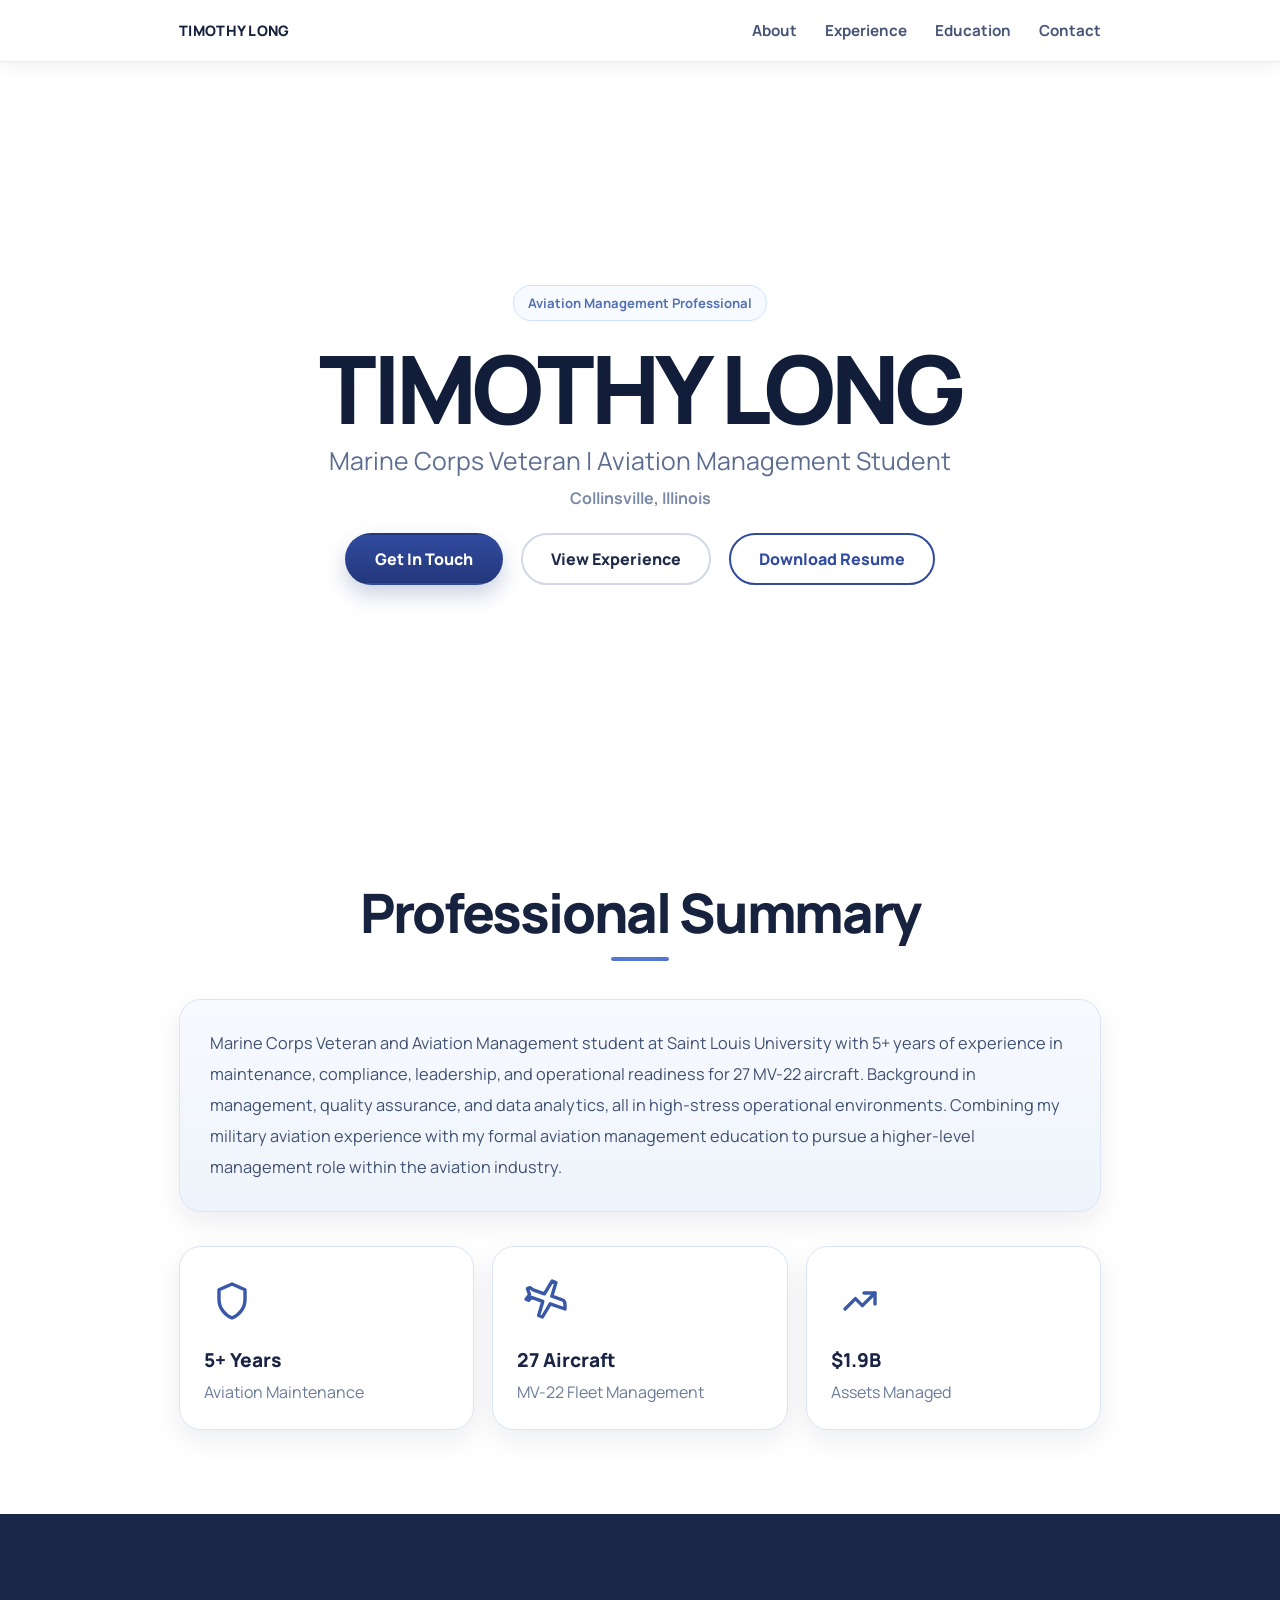
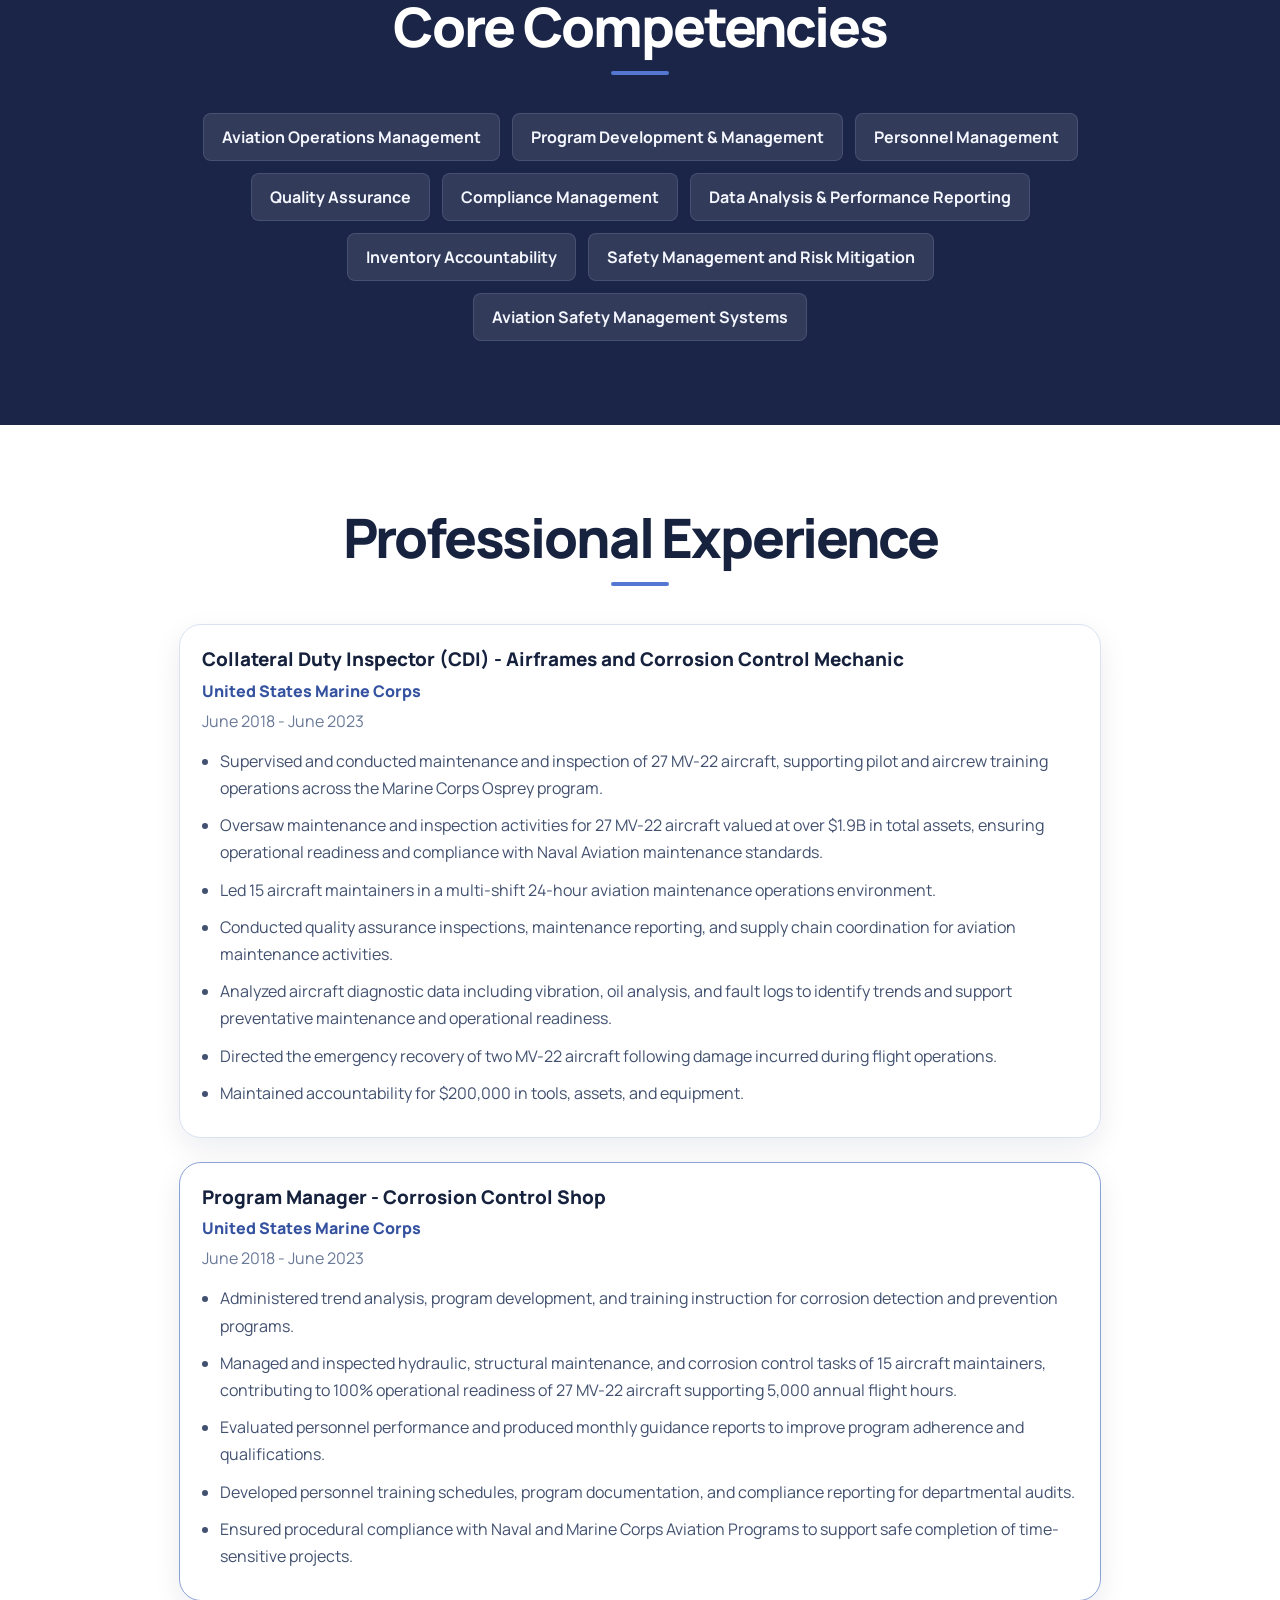
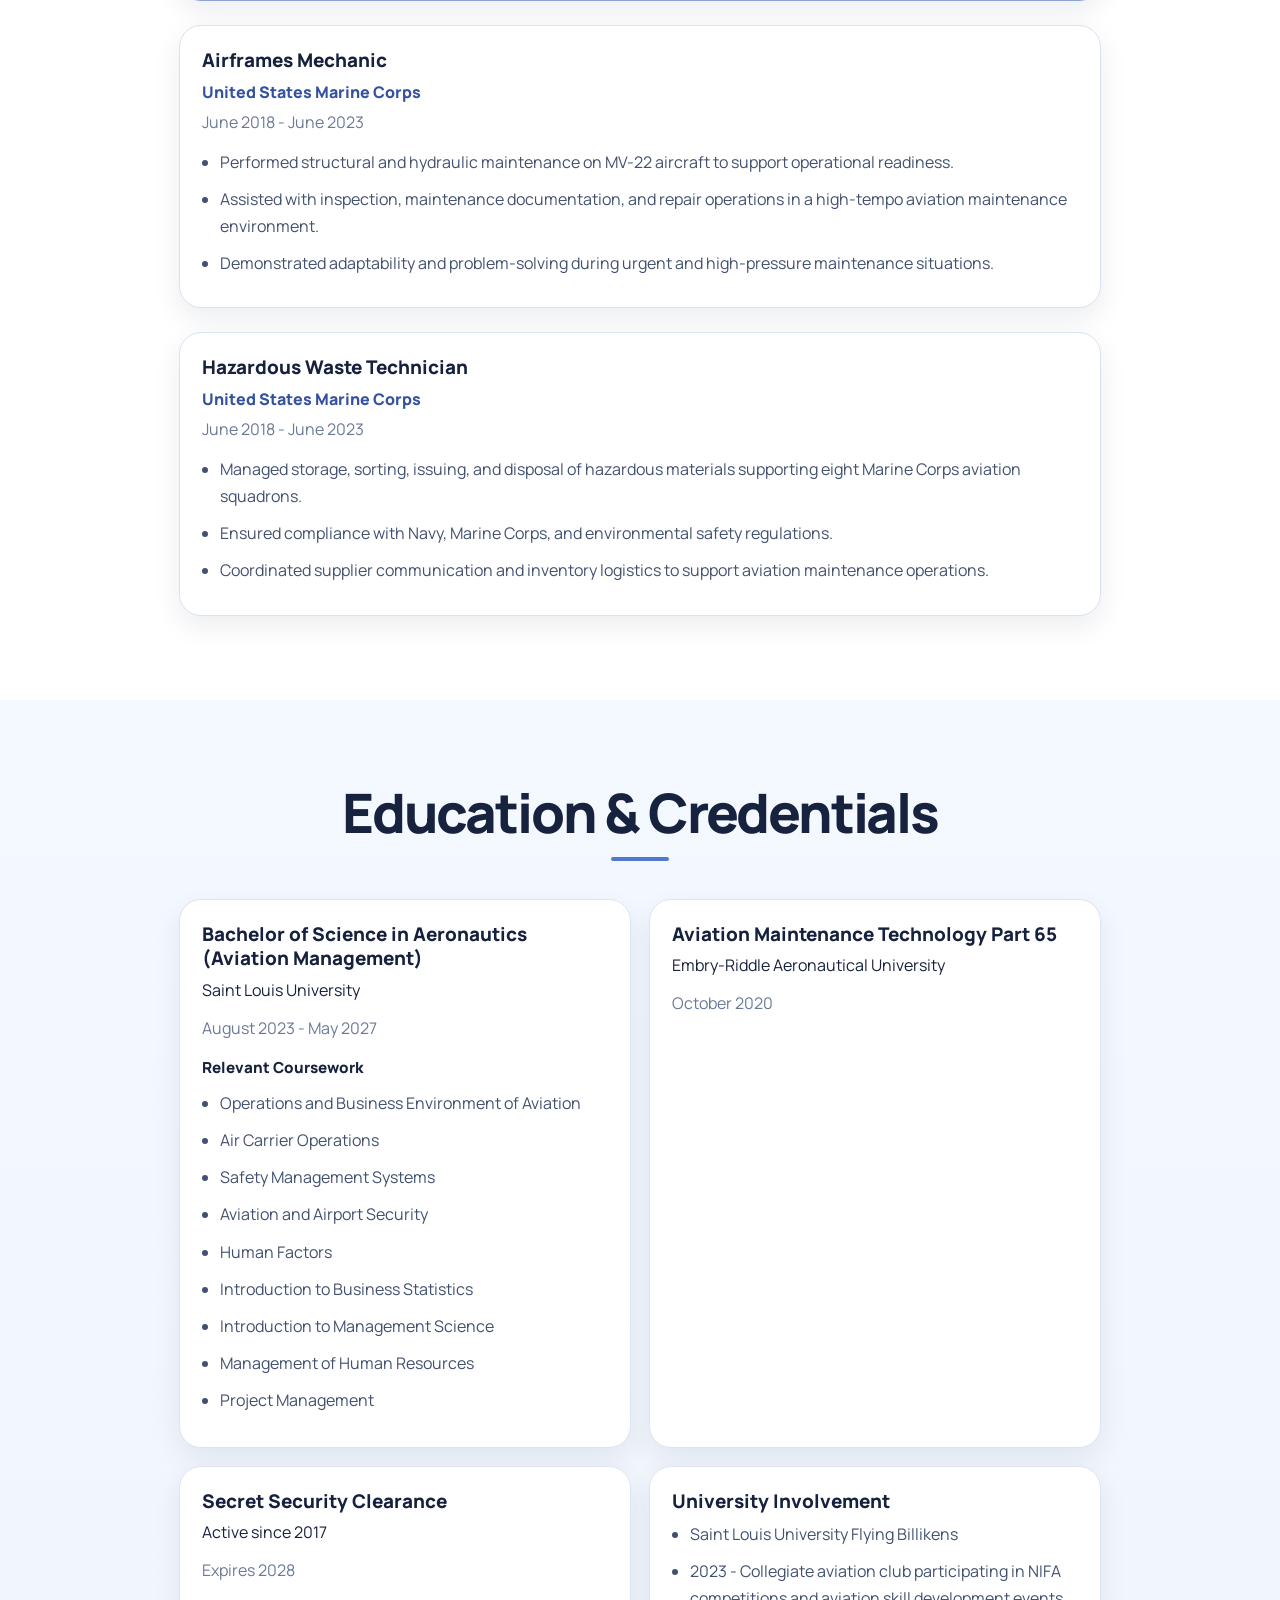
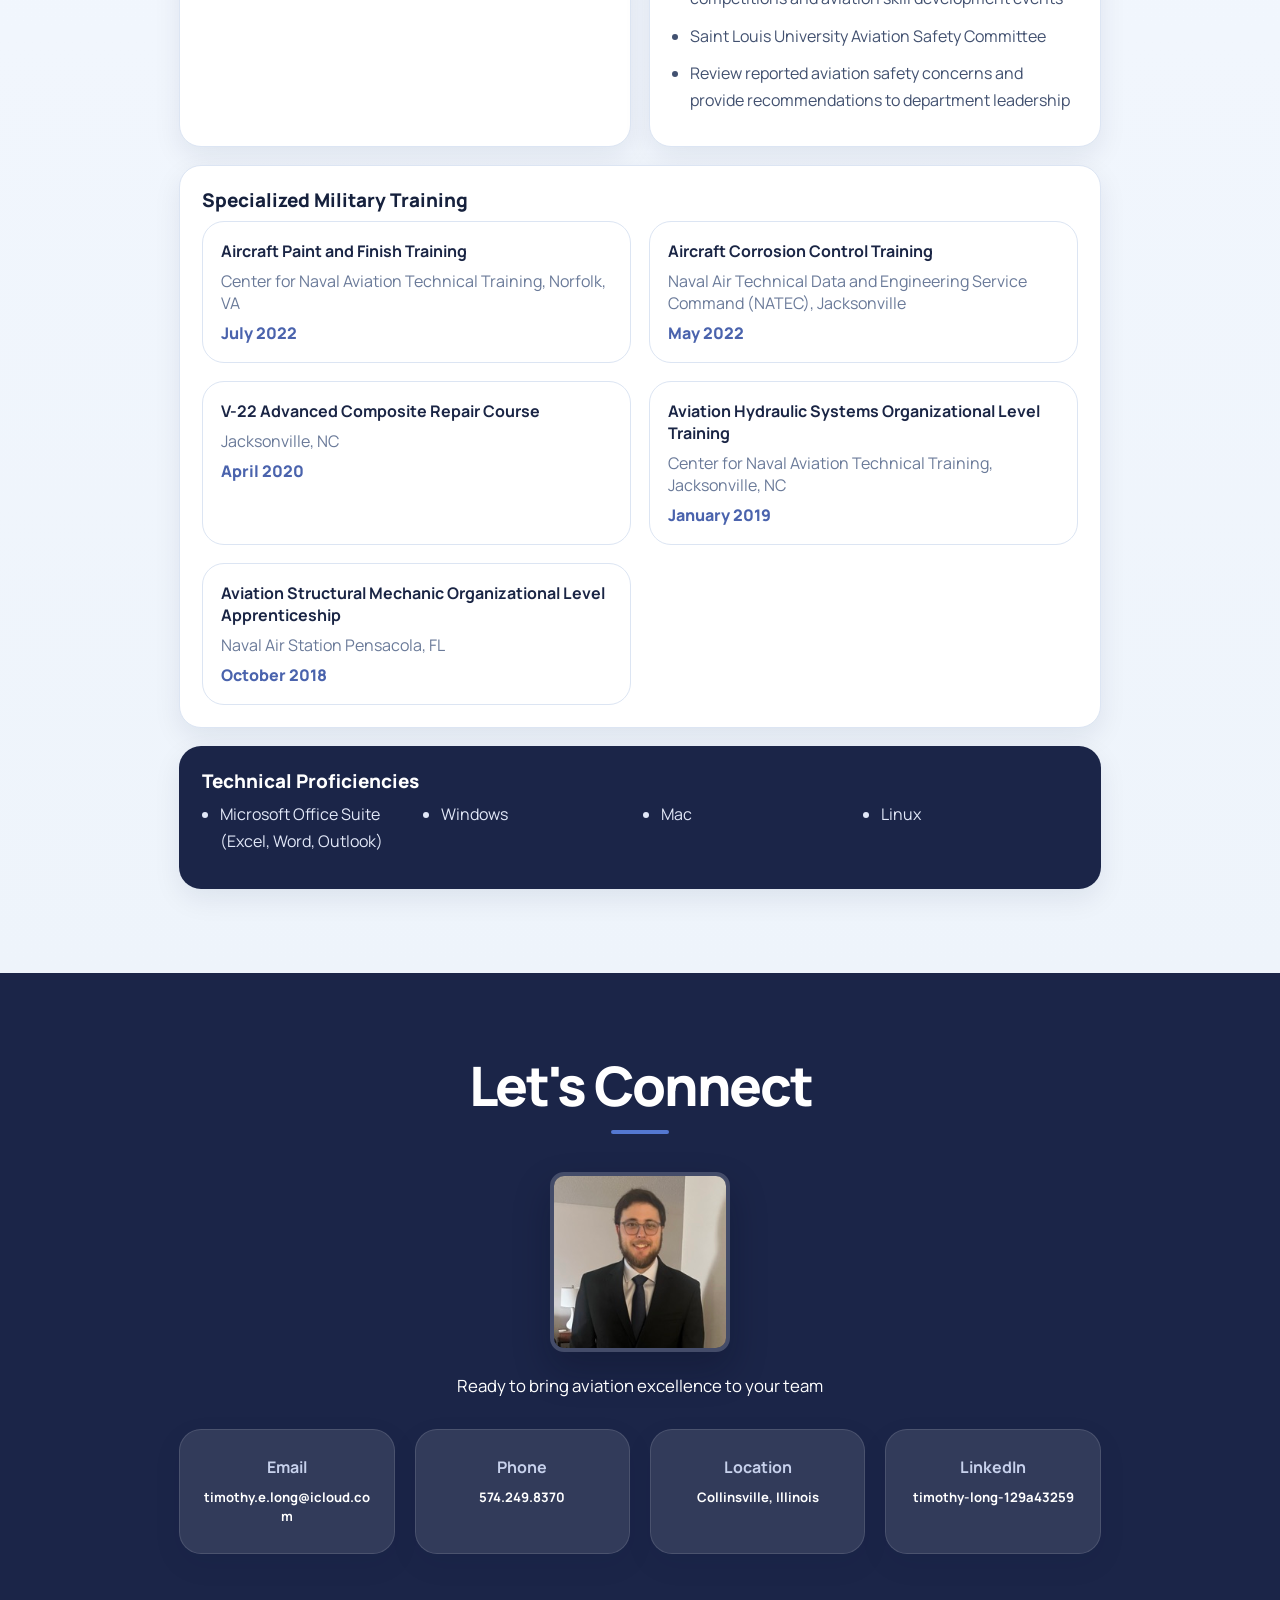
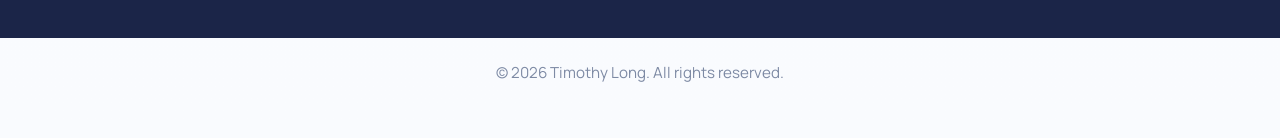
==== index.html @ a25239a1 "Initial commit" ====
<!DOCTYPE html>
<html lang="en">
<head>
  <meta charset="UTF-8">
  <meta name="viewport" content="width=device-width, initial-scale=1.0">
  <title>Timothy Long | Aviation Management Professional</title>
  <meta
    name="description"
    content="Portfolio and resume website for Timothy Long, Marine Corps veteran and Aviation Management student."
  >
  <link rel="preconnect" href="https://fonts.googleapis.com">
  <link rel="preconnect" href="https://fonts.gstatic.com" crossorigin>
  <link
    href="https://fonts.googleapis.com/css2?family=Manrope:wght@400;500;700;800&family=Instrument+Serif:ital@0;1&display=swap"
    rel="stylesheet"
  >
  <link rel="stylesheet" href="./styles.css">
  <link rel="icon" href="data:image/svg+xml,<svg xmlns='http://www.w3.org/2000/svg' viewBox='0 0 100 100'><text y='80' font-size='70' font-family='sans-serif' font-weight='900' fill='%23172243'>TL</text></svg>">
  <meta property="og:title" content="Timothy Long | Aviation Management Professional">
  <meta property="og:description" content="Marine Corps Veteran and Aviation Management student with 5+ years of MV-22 fleet experience.">
  <meta property="og:image" content="./profile.jpg">
  <meta name="twitter:card" content="summary_large_image">
</head>
<body>
  <div class="page-shell">
    <header class="site-header">
      <a class="brand" href="#top">TIMOTHY LONG</a>
      <nav class="site-nav">
        <a href="#about">About</a>
        <a href="#experience">Experience</a>
        <a href="#education">Education</a>
        <a href="#contact">Contact</a>
      </nav>
    </header>

    <main id="top">
      <section class="hero">
        <div class="hero-copy reveal">
          <p class="hero-badge">Aviation Management Professional</p>
          <h1>TIMOTHY LONG</h1>
          <p class="hero-subtitle">Marine Corps Veteran | Aviation Management Student</p>
          <p class="hero-location">Collinsville, Illinois</p>
          <div class="hero-actions">
            <a class="button button-primary" href="#contact">Get In Touch</a>
            <a class="button button-secondary" href="#experience">View Experience</a>
            <a class="button button-outline" href="./Long_Timothy.pdf" download>Download Resume</a>
          </div>
        </div>
      </section>

      <section class="section section-light reveal" id="about">
        <div class="section-heading section-heading-center">
          <h2>Professional Summary</h2>
          <div class="section-rule"></div>
        </div>
        <div class="summary-card">
          <p>
            Marine Corps Veteran and Aviation Management student at Saint Louis University
            with 5+ years of experience in maintenance, compliance, leadership, and
            operational readiness for 27 MV-22 aircraft. Background in management, quality
            assurance, and data analytics, all in high-stress operational environments.
            Combining my military aviation experience with my formal aviation management
            education to pursue a higher-level management role within the aviation industry.
          </p>
        </div>
        <div class="stats">
          <article class="stat-card">
            <span class="stat-icon" aria-hidden="true">
              <svg viewBox="0 0 24 24" role="img">
                <path d="M12 3.5L18.5 6.4V11.2C18.5 15.4 15.7 19.1 12 20.5C8.3 19.1 5.5 15.4 5.5 11.2V6.4L12 3.5Z"></path>
              </svg>
            </span>
            <span class="stat-value">5+ Years</span>
            <span class="stat-label">Aviation Maintenance</span>
          </article>
          <article class="stat-card">
            <span class="stat-icon" aria-hidden="true">
              <svg viewBox="0 0 24 24" role="img">
                <path d="M22 16L14.6 13.4L10.7 20L8.8 19.2L10.9 12.2L5.2 10.2L3.8 11.6L2.5 11.1L4.3 8.8L3.2 5.8L4.5 5.3L6.1 6.4L11.7 8.4L15.6 2L17.5 2.8L15.4 9.6L20.8 11.5C21.6 11.8 22 12.7 22 13.7V16Z"></path>
              </svg>
            </span>
            <span class="stat-value">27 Aircraft</span>
            <span class="stat-label">MV-22 Fleet Management</span>
          </article>
          <article class="stat-card">
            <span class="stat-icon" aria-hidden="true">
              <svg viewBox="0 0 24 24" role="img">
                <path d="M5 16L10.2 10.8L13.7 14.3L20 8"></path>
                <path d="M14.5 8H20V13.5"></path>
              </svg>
            </span>
            <span class="stat-value">$1.9B</span>
            <span class="stat-label">Assets Managed</span>
          </article>
        </div>
      </section>

      <section class="section section-dark reveal">
        <div class="section-heading section-heading-center">
          <h2>Core Competencies</h2>
          <div class="section-rule"></div>
        </div>
        <div class="pill-grid">
          <span class="pill">Aviation Operations Management</span>
          <span class="pill">Program Development &amp; Management</span>
          <span class="pill">Personnel Management</span>
          <span class="pill">Quality Assurance</span>
          <span class="pill">Compliance Management</span>
          <span class="pill">Data Analysis &amp; Performance Reporting</span>
          <span class="pill">Inventory Accountability</span>
          <span class="pill">Safety Management and Risk Mitigation</span>
          <span class="pill">Aviation Safety Management Systems</span>
        </div>
      </section>

      <section class="section section-light reveal" id="experience">
        <div class="section-heading section-heading-center">
          <h2>Professional Experience</h2>
          <div class="section-rule"></div>
        </div>
        <div class="timeline">
          <article class="timeline-item">
            <div class="timeline-meta">
              <h3>Collateral Duty Inspector (CDI) - Airframes and Corrosion Control Mechanic</h3>
              <p>United States Marine Corps</p>
              <span>June 2018 - June 2023</span>
            </div>
            <ul class="detail-list">
              <li>Supervised and conducted maintenance and inspection of 27 MV-22 aircraft, supporting pilot and aircrew training operations across the Marine Corps Osprey program.</li>
              <li>Oversaw maintenance and inspection activities for 27 MV-22 aircraft valued at over $1.9B in total assets, ensuring operational readiness and compliance with Naval Aviation maintenance standards.</li>
              <li>Led 15 aircraft maintainers in a multi-shift 24-hour aviation maintenance operations environment.</li>
              <li>Conducted quality assurance inspections, maintenance reporting, and supply chain coordination for aviation maintenance activities.</li>
              <li>Analyzed aircraft diagnostic data including vibration, oil analysis, and fault logs to identify trends and support preventative maintenance and operational readiness.</li>
              <li>Directed the emergency recovery of two MV-22 aircraft following damage incurred during flight operations.</li>
              <li>Maintained accountability for $200,000 in tools, assets, and equipment.</li>
            </ul>
          </article>

          <article class="timeline-item">
            <div class="timeline-meta">
              <h3>Program Manager - Corrosion Control Shop</h3>
              <p>United States Marine Corps</p>
              <span>June 2018 - June 2023</span>
            </div>
            <ul class="detail-list">
              <li>Administered trend analysis, program development, and training instruction for corrosion detection and prevention programs.</li>
              <li>Managed and inspected hydraulic, structural maintenance, and corrosion control tasks of 15 aircraft maintainers, contributing to 100% operational readiness of 27 MV-22 aircraft supporting 5,000 annual flight hours.</li>
              <li>Evaluated personnel performance and produced monthly guidance reports to improve program adherence and qualifications.</li>
              <li>Developed personnel training schedules, program documentation, and compliance reporting for departmental audits.</li>
              <li>Ensured procedural compliance with Naval and Marine Corps Aviation Programs to support safe completion of time-sensitive projects.</li>
            </ul>
          </article>

          <article class="timeline-item">
            <div class="timeline-meta">
              <h3>Airframes Mechanic</h3>
              <p>United States Marine Corps</p>
              <span>June 2018 - June 2023</span>
            </div>
            <ul class="detail-list">
              <li>Performed structural and hydraulic maintenance on MV-22 aircraft to support operational readiness.</li>
              <li>Assisted with inspection, maintenance documentation, and repair operations in a high-tempo aviation maintenance environment.</li>
              <li>Demonstrated adaptability and problem-solving during urgent and high-pressure maintenance situations.</li>
            </ul>
          </article>

          <article class="timeline-item">
            <div class="timeline-meta">
              <h3>Hazardous Waste Technician</h3>
              <p>United States Marine Corps</p>
              <span>June 2018 - June 2023</span>
            </div>
            <ul class="detail-list">
              <li>Managed storage, sorting, issuing, and disposal of hazardous materials supporting eight Marine Corps aviation squadrons.</li>
              <li>Ensured compliance with Navy, Marine Corps, and environmental safety regulations.</li>
              <li>Coordinated supplier communication and inventory logistics to support aviation maintenance operations.</li>
            </ul>
          </article>
        </div>
      </section>

      <section class="section section-light-blue reveal" id="education">
        <div class="section-heading section-heading-center">
          <h2>Education &amp; Credentials</h2>
          <div class="section-rule"></div>
        </div>

        <div class="info-grid">
          <article class="info-card">
            <h3>Bachelor of Science in Aeronautics (Aviation Management)</h3>
            <p>Saint Louis University</p>
            <span>August 2023 - May 2027</span>
            <h4>Relevant Coursework</h4>
            <ul class="compact-list">
              <li>Operations and Business Environment of Aviation</li>
              <li>Air Carrier Operations</li>
              <li>Safety Management Systems</li>
              <li>Aviation and Airport Security</li>
              <li>Human Factors</li>
              <li>Introduction to Business Statistics</li>
              <li>Introduction to Management Science</li>
              <li>Management of Human Resources</li>
              <li>Project Management</li>
            </ul>
          </article>

          <article class="info-card">
            <h3>Aviation Maintenance Technology Part 65</h3>
            <p>Embry-Riddle Aeronautical University</p>
            <span>October 2020</span>
          </article>

          <article class="info-card">
            <h3>Secret Security Clearance</h3>
            <p>Active since 2017</p>
            <span>Expires 2028</span>
          </article>

          <article class="info-card">
            <h3>University Involvement</h3>
            <ul class="compact-list">
              <li>Saint Louis University Flying Billikens</li>
              <li>2023 - Collegiate aviation club participating in NIFA competitions and aviation skill development events</li>
              <li>Saint Louis University Aviation Safety Committee</li>
              <li>Review reported aviation safety concerns and provide recommendations to department leadership</li>
            </ul>
          </article>

          <article class="info-card info-card-wide">
            <h3>Specialized Military Training</h3>
            <div class="training-grid">
              <div class="training-card">
                <strong>Aircraft Paint and Finish Training</strong>
                <span>Center for Naval Aviation Technical Training, Norfolk, VA</span>
                <em>July 2022</em>
              </div>
              <div class="training-card">
                <strong>Aircraft Corrosion Control Training</strong>
                <span>Naval Air Technical Data and Engineering Service Command (NATEC), Jacksonville</span>
                <em>May 2022</em>
              </div>
              <div class="training-card">
                <strong>V-22 Advanced Composite Repair Course</strong>
                <span>Jacksonville, NC</span>
                <em>April 2020</em>
              </div>
              <div class="training-card">
                <strong>Aviation Hydraulic Systems Organizational Level Training</strong>
                <span>Center for Naval Aviation Technical Training, Jacksonville, NC</span>
                <em>January 2019</em>
              </div>
              <div class="training-card">
                <strong>Aviation Structural Mechanic Organizational Level Apprenticeship</strong>
                <span>Naval Air Station Pensacola, FL</span>
                <em>October 2018</em>
              </div>
            </div>
          </article>

          <article class="info-card info-card-wide technical-card">
            <h3>Technical Proficiencies</h3>
            <ul class="compact-list technical-list">
              <li>Microsoft Office Suite (Excel, Word, Outlook)</li>
              <li>Windows</li>
              <li>Mac</li>
              <li>Linux</li>
            </ul>
          </article>
        </div>
      </section>

      <section class="section section-dark contact-wrap reveal" id="contact">
        <div>
          <div class="section-heading section-heading-center">
            <h2>Let's Connect</h2>
            <div class="section-rule"></div>
          </div>
          <div class="contact-photo-wrap">
            <div class="contact-photo-frame">
              <img class="contact-photo" src="./profile.jpg" alt="Portrait of Timothy Long">
            </div>
          </div>
          <p class="contact-intro">Ready to bring aviation excellence to your team</p>
        </div>
        <div class="contact-grid">
          <a class="contact-card" href="mailto:timothy.e.long@icloud.com">
            <span>Email</span>
            <strong>timothy.e.long@icloud.com</strong>
          </a>
          <a class="contact-card" href="tel:5742498370">
            <span>Phone</span>
            <strong>574.249.8370</strong>
          </a>
          <div class="contact-card">
            <span>Location</span>
            <strong>Collinsville, Illinois</strong>
          </div>
          <a class="contact-card" href="https://www.linkedin.com/in/timothy-long-129a43259/" target="_blank" rel="noopener noreferrer">
            <span>LinkedIn</span>
            <strong>timothy-long-129a43259</strong>
          </a>
        </div>
      </section>
    </main>

    <footer class="site-footer">
      <p>&copy; 2026 Timothy Long. All rights reserved.</p>
    </footer>
  </div>

  <script src="./script.js"></script>
</body>
</html>
---- styles.css ----
:root {
  --bg: #ffffff;
  --bg-soft: #f4f8ff;
  --bg-muted: #eef4fb;
  --navy: #172243;
  --navy-soft: #2d3f78;
  --text: #16213d;
  --muted: #61708f;
  --line: #dce5f3;
  --line-strong: #8da3d6;
  --pill: #323f66;
  --shadow: 0 10px 28px rgba(18, 31, 63, 0.08);
}

* {
  box-sizing: border-box;
}

html {
  scroll-behavior: smooth;
}

body {
  margin: 0;
  min-height: 100vh;
  font-family: "Manrope", sans-serif;
  color: var(--text);
  background: linear-gradient(180deg, #ffffff 0%, #f9fbfe 100%);
}

a {
  color: inherit;
}

.page-shell {
}

.site-header {
  position: sticky;
  top: 0;
  z-index: 20;
  display: flex;
  justify-content: space-between;
  align-items: center;
  gap: 16px;
  padding: 20px 14vw;
  background: rgba(255, 255, 255, 0.96);
  border-bottom: 1px solid rgba(220, 229, 243, 0.7);
  box-shadow: 0 2px 18px rgba(19, 31, 61, 0.08);
}

.brand,
.site-nav a,
.button,
.contact-card {
  text-decoration: none;
}

.brand {
  font-size: 0.9rem;
  font-weight: 800;
  letter-spacing: 0.02em;
}

.site-nav {
  display: flex;
  flex-wrap: wrap;
  gap: 28px;
}

.site-nav a {
  font-size: 0.95rem;
  font-weight: 700;
  color: #465577;
}

.site-nav a:hover,
.site-nav a:focus-visible {
  color: var(--navy);
}

main {
  overflow: hidden;
}

.hero,
.section {
  padding-left: 14vw;
  padding-right: 14vw;
}

.hero {
  min-height: 82vh;
  display: flex;
  align-items: center;
  justify-content: center;
  text-align: center;
  padding-top: 80px;
  padding-bottom: 72px;
}

.hero-copy {
  max-width: 900px;
}

.hero-badge {
  display: inline-flex;
  align-items: center;
  padding: 8px 14px;
  border: 1px solid #cfe0ff;
  border-radius: 999px;
  background: #f7fbff;
  color: #5470b4;
  font-size: 0.82rem;
  font-weight: 700;
  margin: 0 0 22px;
}

h1,
h2,
h3,
h4,
p {
  margin-top: 0;
}

h1 {
  margin-bottom: 12px;
  font-size: clamp(3.8rem, 9vw, 5.9rem);
  line-height: 0.95;
  letter-spacing: -0.05em;
  font-weight: 800;
  color: #121d39;
}

h2 {
  margin-bottom: 0;
  font-size: clamp(2.3rem, 5vw, 3.4rem);
  line-height: 1.05;
  letter-spacing: -0.04em;
  font-weight: 800;
  color: #17223f;
}

h3 {
  margin-bottom: 8px;
  font-size: 1.18rem;
  line-height: 1.3;
  font-weight: 800;
}

h4 {
  margin: 18px 0 12px;
  font-size: 0.95rem;
  font-weight: 800;
}

.hero-subtitle {
  margin-bottom: 10px;
  font-size: clamp(1.15rem, 2.2vw, 1.55rem);
  color: #5c6d8f;
}

.hero-location {
  margin-bottom: 24px;
  color: #7a89a7;
  font-weight: 700;
}

.hero-actions {
  display: flex;
  justify-content: center;
  align-items: center;
  flex-wrap: nowrap;
  gap: 18px;
}


.button {
  display: inline-flex;
  align-items: center;
  justify-content: center;
  min-height: 52px;
  padding: 0 28px;
  border-radius: 999px;
  border: 2px solid #d1d9e8;
  font-weight: 800;
  transition: transform 180ms ease, box-shadow 180ms ease, background-color 180ms ease;
}

.button:hover,
.button:focus-visible,
.contact-card:hover,
.contact-card:focus-visible {
  transform: translateY(-2px);
}

.button-primary {
  color: #ffffff;
  background: linear-gradient(180deg, #314b9f 0%, #23377b 100%);
  border-color: transparent;
  box-shadow: 0 10px 20px rgba(35, 55, 123, 0.22);
}

.button-secondary {
  color: #202b49;
  background: #ffffff;
}

.button-outline {
  color: #314b9f;
  background: transparent;
  border-color: #314b9f;
}
.button-outline:hover,
.button-outline:focus-visible {
  background: #f0f4ff;
}

.section {
  padding-top: 84px;
  padding-bottom: 84px;
}

.section-light {
  background: #ffffff;
}

.section-light-blue {
  background: linear-gradient(180deg, #f4f8ff 0%, #eef4fb 100%);
}

.section-dark {
  background: #1b2548;
  color: #ffffff;
}

.section-heading {
  margin-bottom: 38px;
}

.section-heading-center {
  text-align: center;
}

.section-dark h2,
.section-dark h3,
.section-dark h4,
.section-dark .contact-intro {
  color: #ffffff;
}

.section-rule {
  width: 58px;
  height: 4px;
  margin: 16px auto 0;
  border-radius: 999px;
  background: #5478d1;
}

.summary-card,
.stat-card,
.timeline-item,
.info-card,
.training-card,
.contact-card {
  background: #ffffff;
  border: 1px solid var(--line);
  border-radius: 22px;
  box-shadow: var(--shadow);
}

.summary-card {
  max-width: 940px;
  margin: 0 auto 34px;
  padding: 28px 30px;
  background: linear-gradient(180deg, #f7faff 0%, #eef4fb 100%);
}

.summary-card p {
  margin: 0;
  line-height: 1.9;
  color: #405172;
  font-size: 1.02rem;
}

.stats {
  display: grid;
  grid-template-columns: repeat(3, minmax(0, 1fr));
  gap: 18px;
  max-width: 940px;
  margin: 0 auto;
}

.stat-card {
  padding: 26px 24px;
}

.stat-icon {
  display: inline-flex;
  align-items: center;
  justify-content: center;
  width: 56px;
  height: 56px;
  margin-bottom: 18px;
  color: #3a58a8;
}

.stat-icon svg {
  width: 48px;
  height: 48px;
  stroke: currentColor;
  fill: none;
  stroke-width: 1.7;
  stroke-linecap: round;
  stroke-linejoin: round;
}

.stat-value {
  display: block;
  margin-bottom: 8px;
  font-size: 1.2rem;
  font-weight: 800;
  color: #1a2545;
}

.stat-label {
  color: #6b7b99;
}

.pill-grid {
  display: flex;
  justify-content: center;
  flex-wrap: wrap;
  gap: 12px;
  max-width: 940px;
  margin: 0 auto;
}

.pill {
  padding: 12px 18px;
  border: 1px solid rgba(177, 194, 231, 0.16);
  border-radius: 8px;
  background: rgba(255, 255, 255, 0.1);
  color: #f5f7ff;
  font-weight: 700;
}

.timeline {
  display: grid;
  gap: 24px;
  max-width: 940px;
  margin: 0 auto;
}

.timeline-item {
  padding: 22px 22px 20px;
  border-color: #d9e3f2;
}

.timeline-item:nth-child(2) {
  border-color: var(--line-strong);
}

.timeline-meta {
  margin-bottom: 16px;
}

.timeline-meta p {
  margin-bottom: 8px;
  color: #3552a0;
  font-weight: 800;
}

.timeline-meta span,
.info-card span,
.training-card span,
.training-card em {
  color: #6a7a99;
}

.detail-list,
.compact-list,
.technical-list {
  margin: 0;
  padding-left: 18px;
}

.detail-list li,
.compact-list li,
.technical-list li {
  margin-bottom: 10px;
  color: #425170;
  line-height: 1.7;
}

.info-grid {
  display: grid;
  grid-template-columns: repeat(2, minmax(0, 1fr));
  gap: 18px;
  max-width: 940px;
  margin: 0 auto;
}

.info-card {
  padding: 22px;
}

.info-card-wide {
  grid-column: 1 / -1;
}

.training-grid {
  display: grid;
  grid-template-columns: repeat(2, minmax(0, 1fr));
  gap: 18px;
  margin-top: 8px;
}

.training-card {
  padding: 18px;
  box-shadow: none;
}

.training-card strong,
.training-card span,
.training-card em {
  display: block;
}

.training-card strong {
  margin-bottom: 8px;
  color: #1a2545;
}

.training-card span {
  margin-bottom: 8px;
}

.training-card em {
  font-style: normal;
  font-weight: 800;
  color: #4a63ad;
}

.technical-card {
  background: #1b2548;
  border-color: transparent;
}

.technical-card h3,
.technical-card li {
  color: #ffffff;
}

.technical-card .technical-list {
  display: grid;
  grid-template-columns: repeat(4, minmax(0, 1fr));
  gap: 12px 24px;
  padding-left: 18px;
}

.technical-card .technical-list li {
  color: #e2e8f8;
}

.contact-wrap {
  margin-top: 0;
}

.contact-intro {
  margin: 0 auto 32px;
  text-align: center;
  color: #d7def5;
  font-size: 1.05rem;
}

.contact-photo-wrap {
  display: flex;
  justify-content: center;
  margin: 0 auto 22px;
}

.contact-photo-frame {
  width: 180px;
  height: 180px;
  flex-shrink: 0;
  border-radius: 14px;
  overflow: hidden;
  border: 4px solid rgba(255, 255, 255, 0.18);
  box-shadow: 0 18px 36px rgba(6, 12, 28, 0.28);
}

.contact-photo {
  width: 100%;
  height: 100%;
  display: block;
  object-fit: cover;
  object-position: 30% 6%;
  transform: scale(1.6);
  transform-origin: 30% 6%;
}

.contact-grid {
  display: grid;
  grid-template-columns: repeat(auto-fit, minmax(180px, 1fr));
  gap: 20px;
  max-width: 940px;
  margin: 0 auto;
}

.contact-card {
  padding: 26px 18px;
  text-align: center;
  background: rgba(255, 255, 255, 0.1);
  border-color: rgba(255, 255, 255, 0.12);
  color: #ffffff;
}

.contact-card span {
  display: block;
  margin-bottom: 10px;
  color: #c7d1ec;
  font-weight: 700;
}

.contact-card strong {
  display: block;
  color: #ffffff;
  line-height: 1.5;
  font-size: 0.82rem;
  word-break: break-word;
}

.site-footer {
  padding: 24px 14vw 40px;
  text-align: center;
  color: #7d8aa4;
  font-size: 0.95rem;
}

.reveal {
  opacity: 0;
  transform: translateY(24px);
  transition: opacity 700ms ease, transform 700ms ease;
}

.reveal.is-visible {
  opacity: 1;
  transform: translateY(0);
}

@media (max-width: 1100px) {
  .hero,
  .section,
  .site-header,
  .site-footer {
    padding-left: 8vw;
    padding-right: 8vw;
  }

  .technical-card .technical-list {
    grid-template-columns: repeat(2, minmax(0, 1fr));
  }
}

@media (max-width: 800px) {
  .stats,
  .info-grid,
  .training-grid,
  .contact-grid,
  .technical-card .technical-list {
    grid-template-columns: 1fr;
  }

  .site-header {
    position: static;
    padding-top: 16px;
    padding-bottom: 16px;
  }

  .site-nav {
    gap: 16px;
  }

  .hero {
    min-height: auto;
    padding-top: 72px;
    padding-bottom: 72px;
  }

  .section {
    padding-top: 64px;
    padding-bottom: 64px;
  }
}

@media (max-width: 560px) {
  .hero,
  .section,
  .site-header,
  .site-footer {
    padding-left: 20px;
    padding-right: 20px;
  }

  h1 {
    font-size: 3.2rem;
  }

  h2 {
    font-size: 2.25rem;
  }

  .hero-actions {
    flex-wrap: wrap;
  }

  .button {
    width: min(260px, 100%);
  }
}

@media (prefers-reduced-motion: reduce) {
  .reveal {
    opacity: 1;
    transform: none;
    transition: none;
  }
}
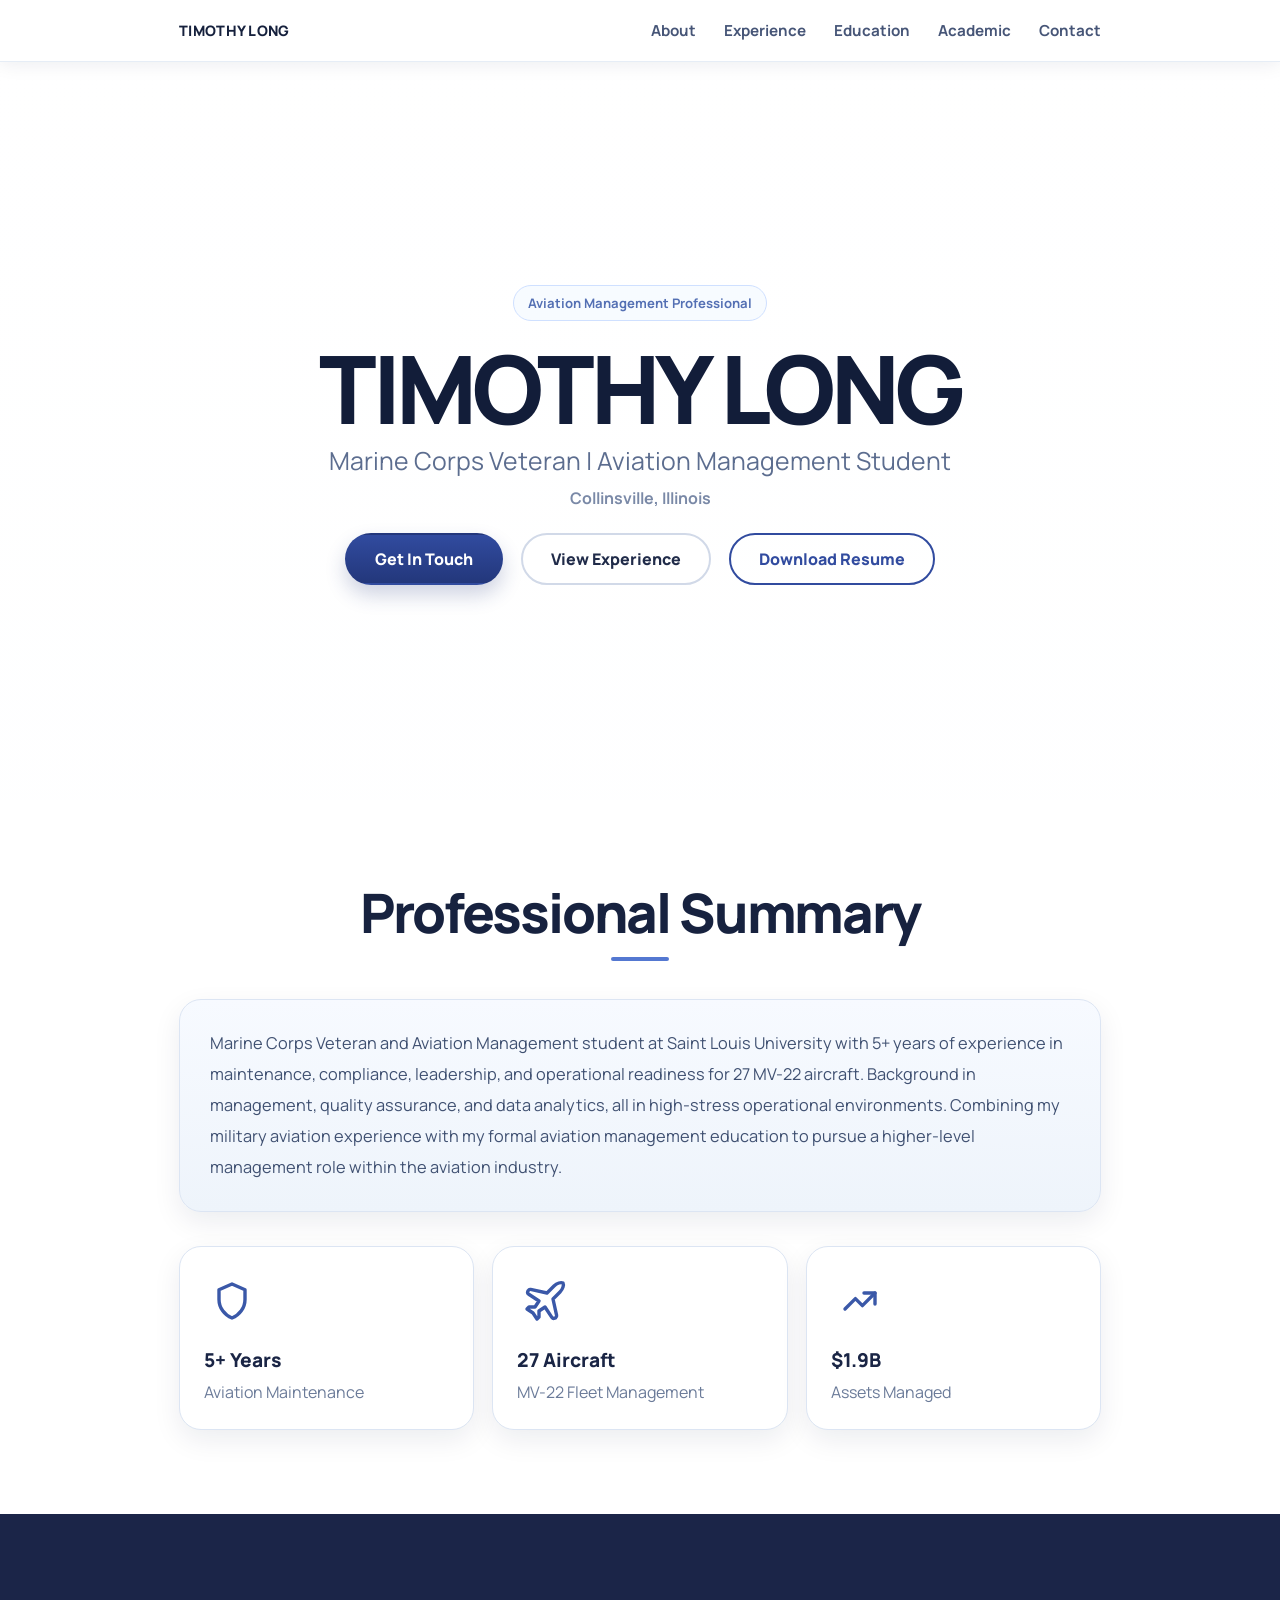
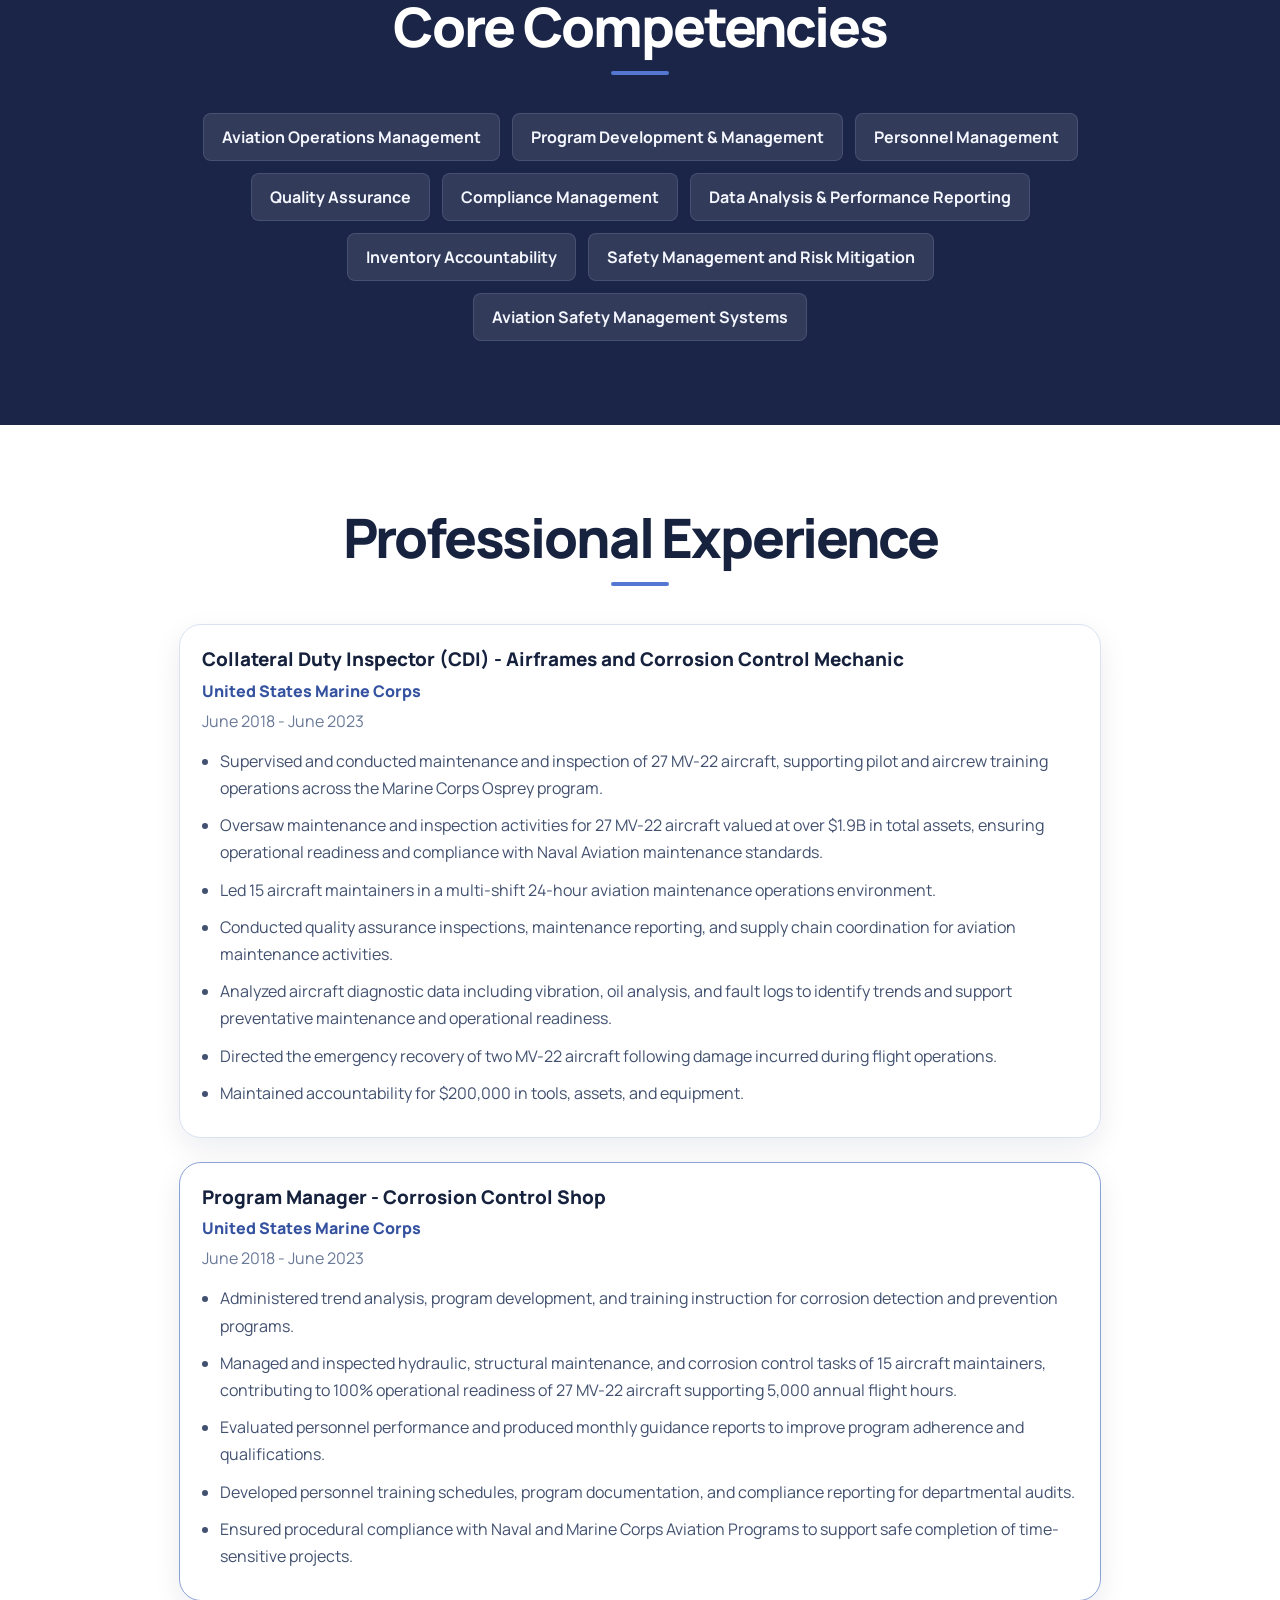
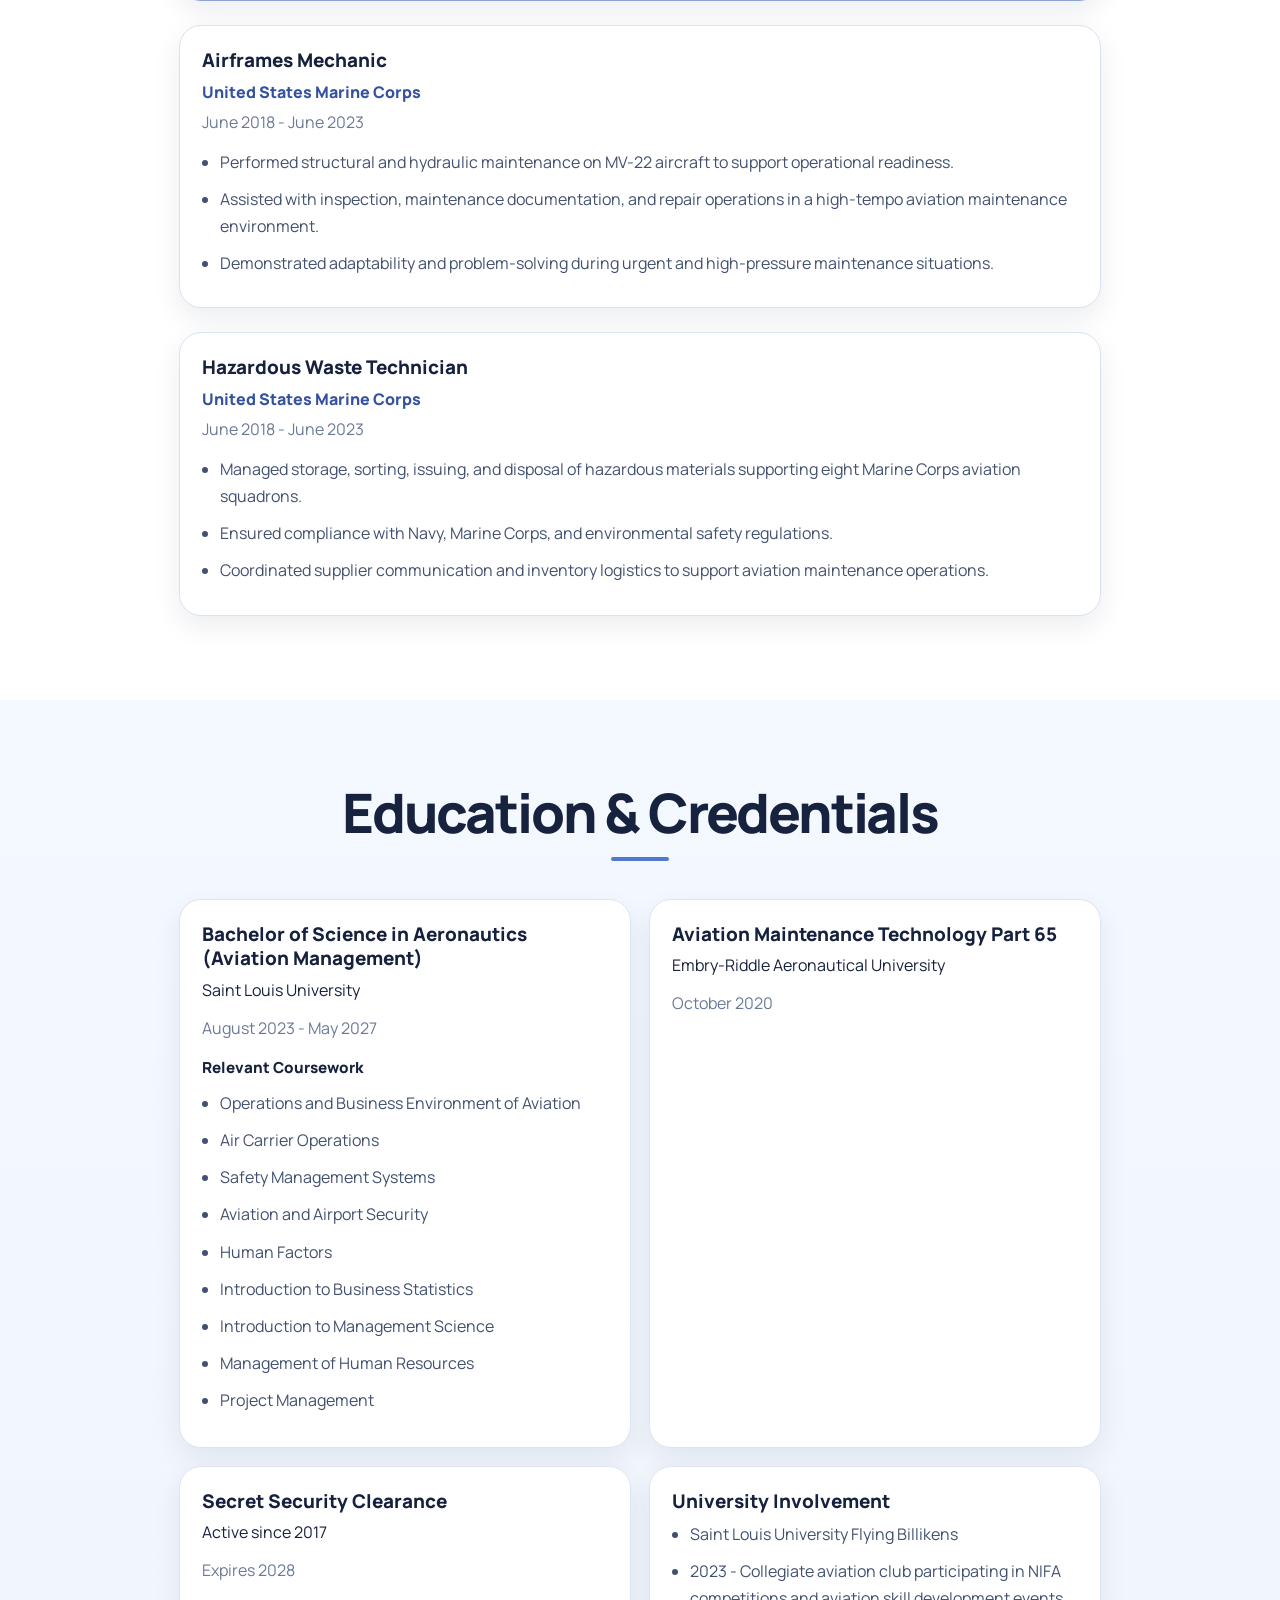
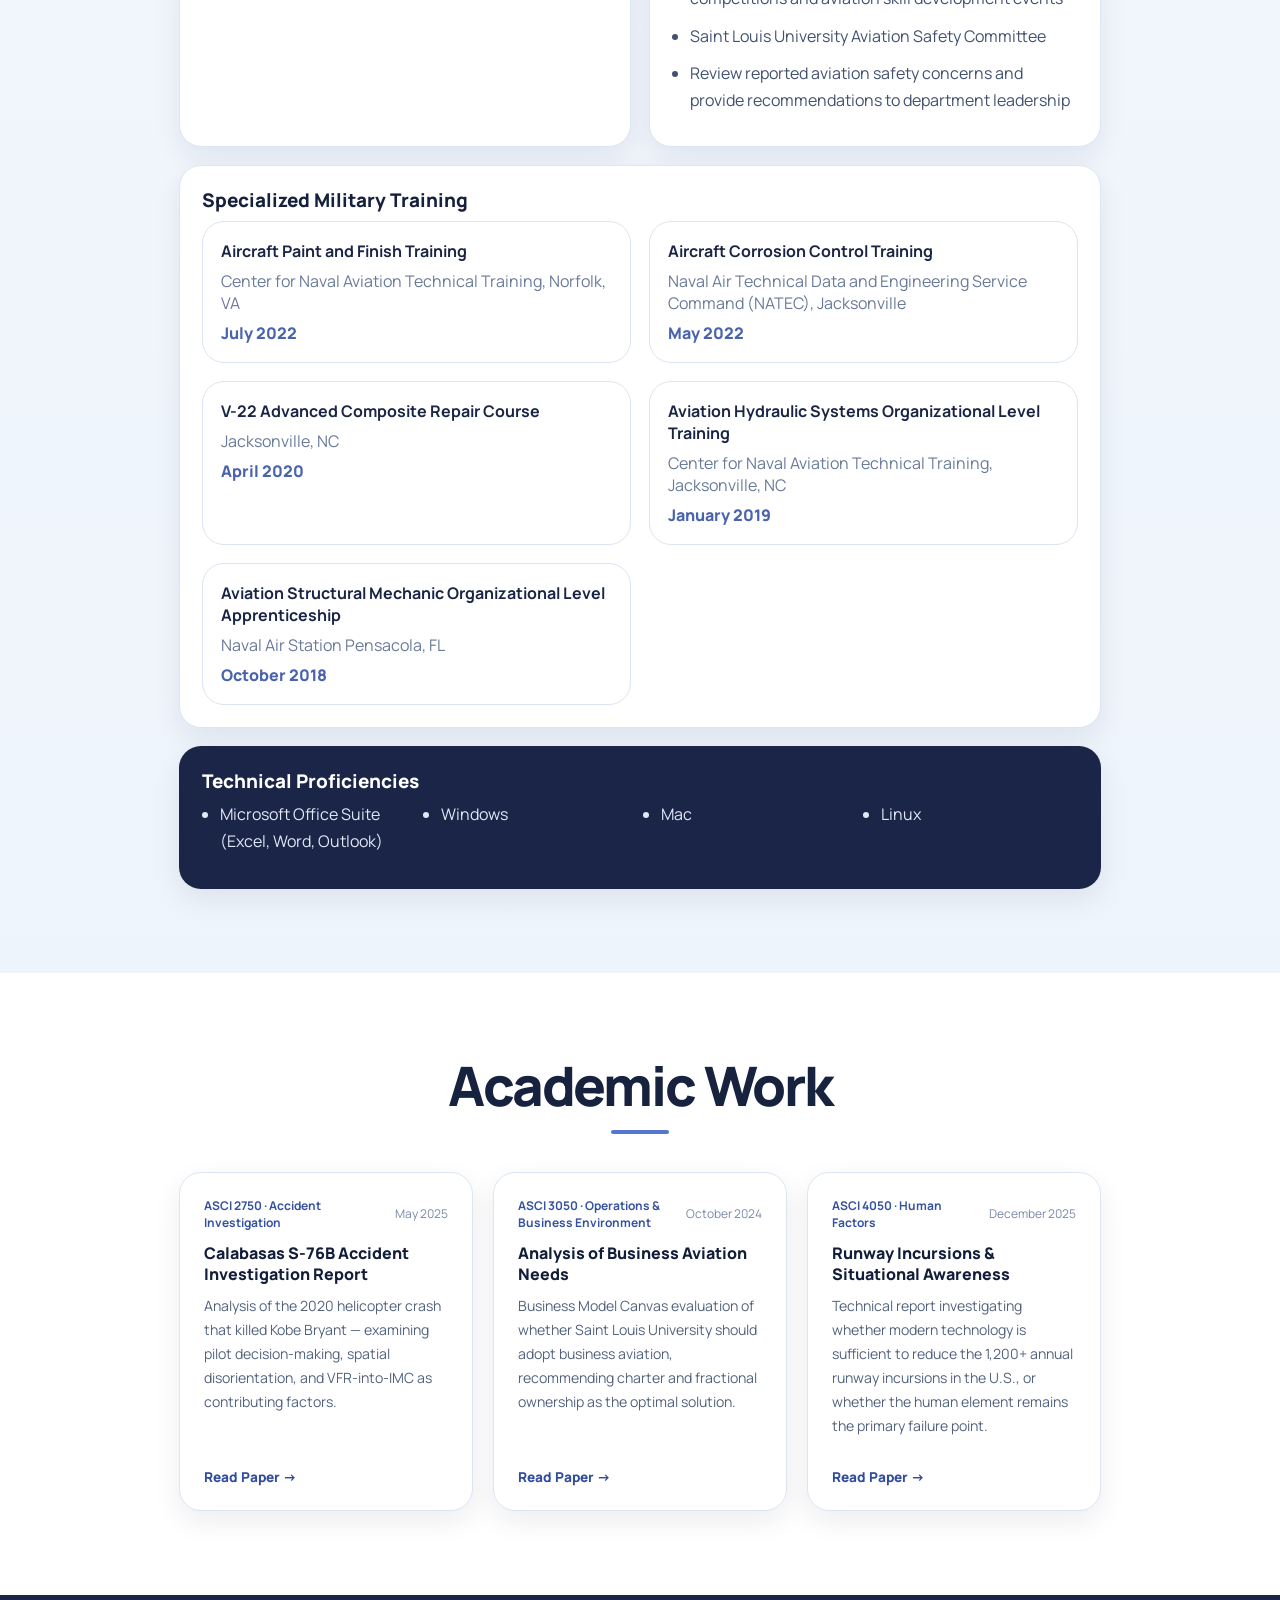
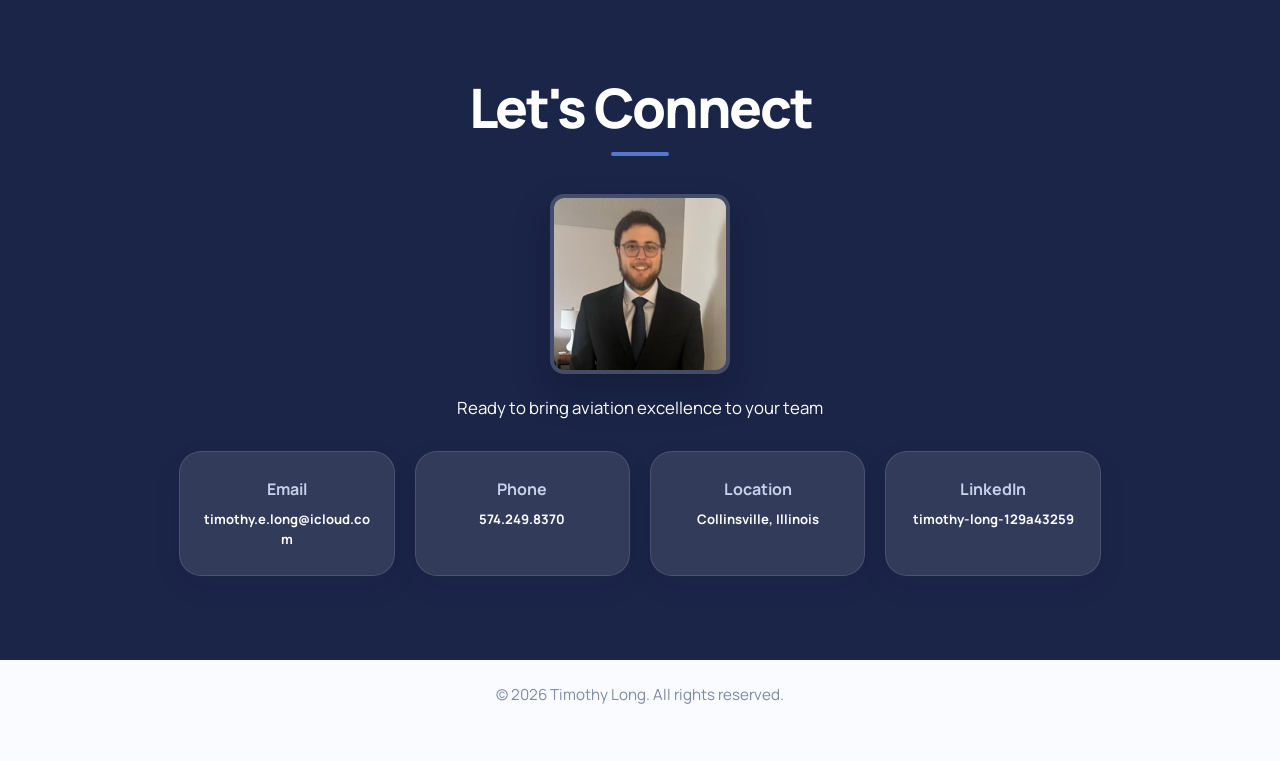
==== commit 9f7c9454: "update" ====
--- a/index.html
+++ b/index.html
@@ -29,6 +29,7 @@
         <a href="#about">About</a>
         <a href="#experience">Experience</a>
         <a href="#education">Education</a>
+        <a href="#academic">Academic</a>
         <a href="#contact">Contact</a>
       </nav>
     </header>
@@ -76,7 +77,7 @@
           <article class="stat-card">
             <span class="stat-icon" aria-hidden="true">
               <svg viewBox="0 0 24 24" role="img">
-                <path d="M22 16L14.6 13.4L10.7 20L8.8 19.2L10.9 12.2L5.2 10.2L3.8 11.6L2.5 11.1L4.3 8.8L3.2 5.8L4.5 5.3L6.1 6.4L11.7 8.4L15.6 2L17.5 2.8L15.4 9.6L20.8 11.5C21.6 11.8 22 12.7 22 13.7V16Z"></path>
+                <path d="M17.8 19.2 16 11l3.5-3.5C21 6 21.5 4 21 3c-1-.5-3 0-4.5 1.5L13 8 4.8 6.2c-.5-.1-.9.1-1.1.5l-.3.5c-.2.5-.1 1 .3 1.3L9 12l-2 3H4l-1 1 3 2 2 3 1-1v-3l3-2 3.5 5.3c.3.4.8.5 1.3.3l.5-.2c.4-.3.6-.7.5-1.2z"></path>
               </svg>
             </span>
             <span class="stat-value">27 Aircraft</span>
@@ -269,6 +270,42 @@
         </div>
       </section>
 
+      <section class="section section-light reveal" id="academic">
+        <div class="section-heading section-heading-center">
+          <h2>Academic Work</h2>
+          <div class="section-rule"></div>
+        </div>
+        <div class="papers-grid">
+          <a class="paper-card" href="./papers/accident-investigation.html">
+            <div class="paper-meta">
+              <span class="paper-course">ASCI 2750 · Accident Investigation</span>
+              <span class="paper-date">May 2025</span>
+            </div>
+            <h3>Calabasas S-76B Accident Investigation Report</h3>
+            <p>Analysis of the 2020 helicopter crash that killed Kobe Bryant — examining pilot decision-making, spatial disorientation, and VFR-into-IMC as contributing factors.</p>
+            <span class="paper-link">Read Paper →</span>
+          </a>
+          <a class="paper-card" href="./papers/business-aviation.html">
+            <div class="paper-meta">
+              <span class="paper-course">ASCI 3050 · Operations &amp; Business Environment</span>
+              <span class="paper-date">October 2024</span>
+            </div>
+            <h3>Analysis of Business Aviation Needs</h3>
+            <p>Business Model Canvas evaluation of whether Saint Louis University should adopt business aviation, recommending charter and fractional ownership as the optimal solution.</p>
+            <span class="paper-link">Read Paper →</span>
+          </a>
+          <a class="paper-card" href="./papers/human-factors.html">
+            <div class="paper-meta">
+              <span class="paper-course">ASCI 4050 · Human Factors</span>
+              <span class="paper-date">December 2025</span>
+            </div>
+            <h3>Runway Incursions &amp; Situational Awareness</h3>
+            <p>Technical report investigating whether modern technology is sufficient to reduce the 1,200+ annual runway incursions in the U.S., or whether the human element remains the primary failure point.</p>
+            <span class="paper-link">Read Paper →</span>
+          </a>
+        </div>
+      </section>
+
       <section class="section section-dark contact-wrap reveal" id="contact">
         <div>
           <div class="section-heading section-heading-center">
--- a/styles.css
+++ b/styles.css
@@ -464,6 +464,79 @@
   color: #e2e8f8;
 }
 
+.papers-grid {
+  display: grid;
+  grid-template-columns: repeat(3, minmax(0, 1fr));
+  gap: 20px;
+  max-width: 940px;
+  margin: 0 auto;
+}
+
+.paper-card {
+  display: flex;
+  flex-direction: column;
+  padding: 24px;
+  background: #ffffff;
+  border: 1px solid var(--line);
+  border-radius: 22px;
+  box-shadow: var(--shadow);
+  text-decoration: none;
+  color: var(--text);
+  transition: transform 180ms ease, box-shadow 180ms ease;
+}
+
+.paper-card:hover {
+  transform: translateY(-2px);
+  box-shadow: 0 16px 36px rgba(18, 31, 63, 0.13);
+}
+
+.paper-meta {
+  display: flex;
+  justify-content: space-between;
+  align-items: center;
+  gap: 8px;
+  margin-bottom: 12px;
+}
+
+.paper-course {
+  font-size: 0.75rem;
+  font-weight: 700;
+  color: #3552a0;
+}
+
+.paper-date {
+  font-size: 0.75rem;
+  color: #7a89a7;
+  white-space: nowrap;
+}
+
+.paper-card h3 {
+  font-size: 1rem;
+  margin-bottom: 10px;
+  color: #121d39;
+}
+
+.paper-card p {
+  font-size: 0.88rem;
+  color: #52627e;
+  line-height: 1.7;
+  flex: 1;
+}
+
+.paper-link {
+  display: inline-block;
+  margin-top: 16px;
+  font-size: 0.85rem;
+  font-weight: 800;
+  color: #314b9f;
+}
+
+@media (max-width: 800px) {
+  .papers-grid {
+    grid-template-columns: 1fr;
+  }
+}
+
 .contact-wrap {
   margin-top: 0;
 }
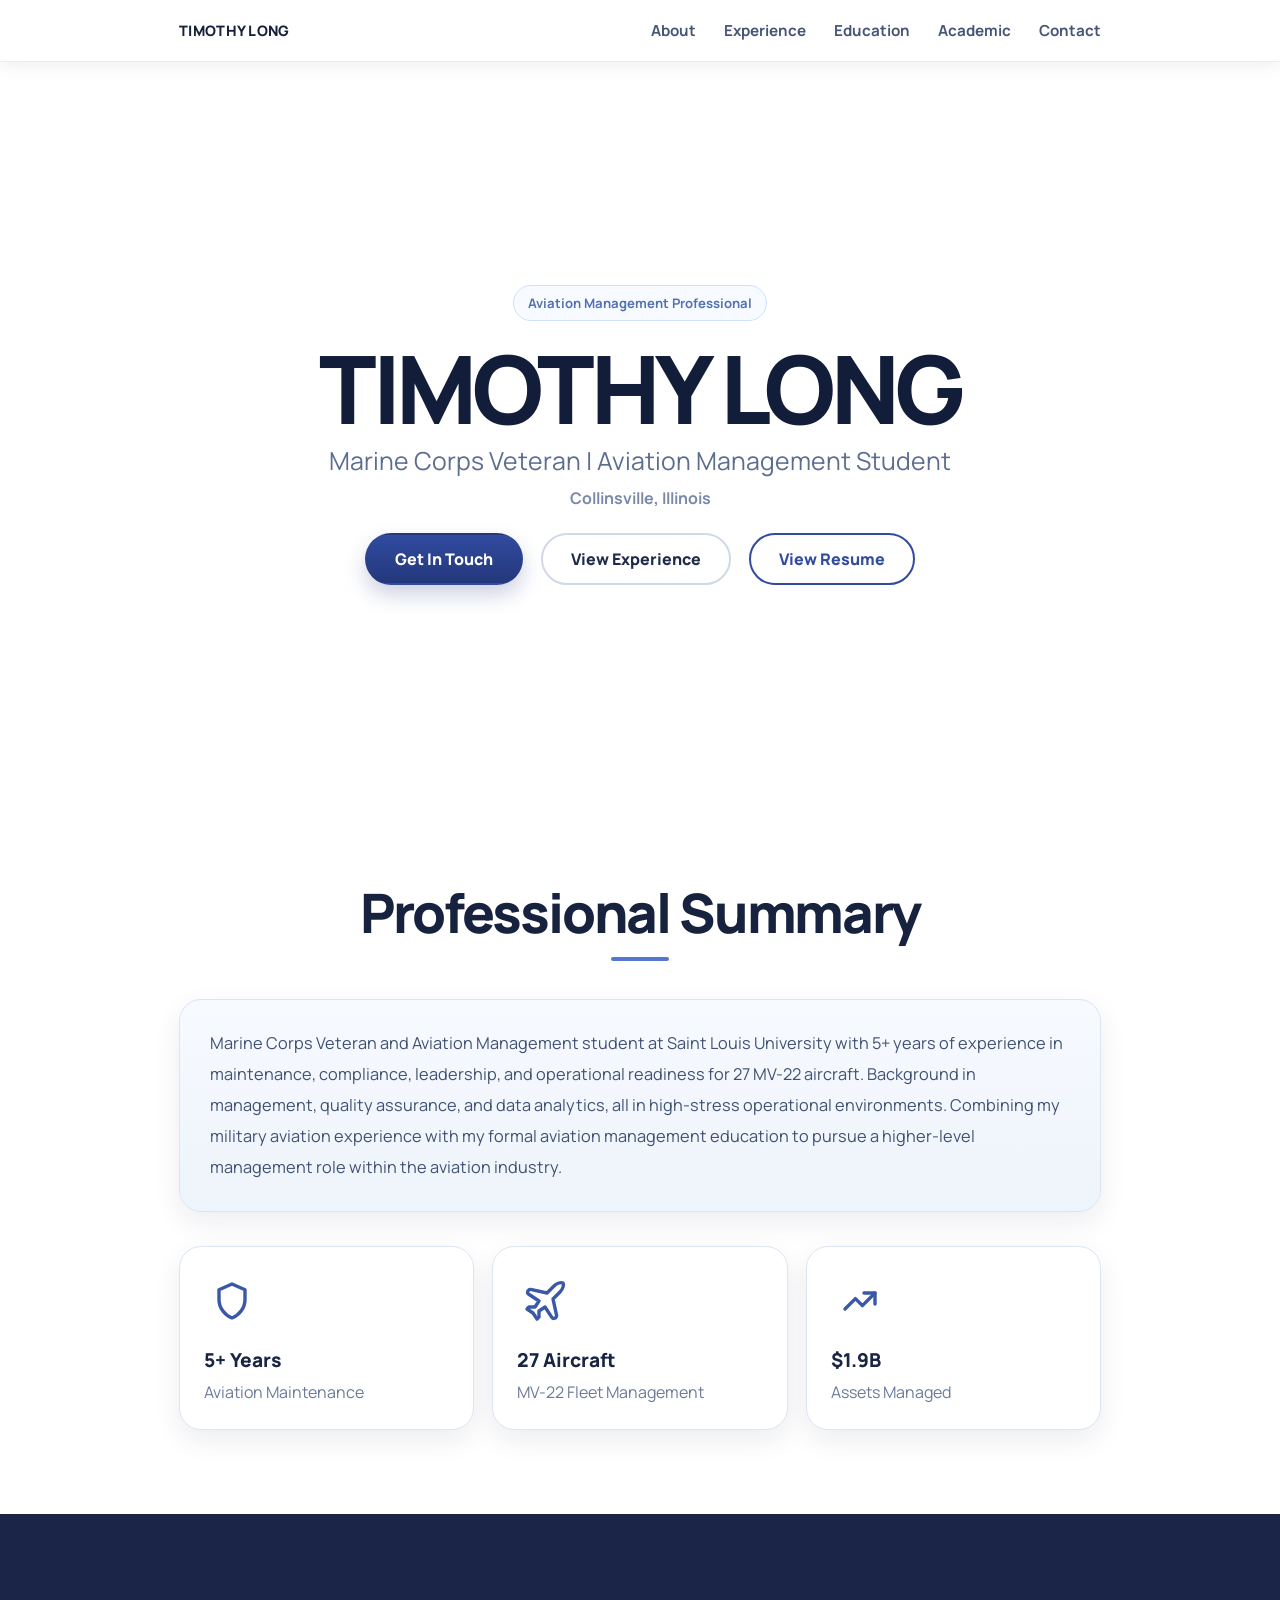
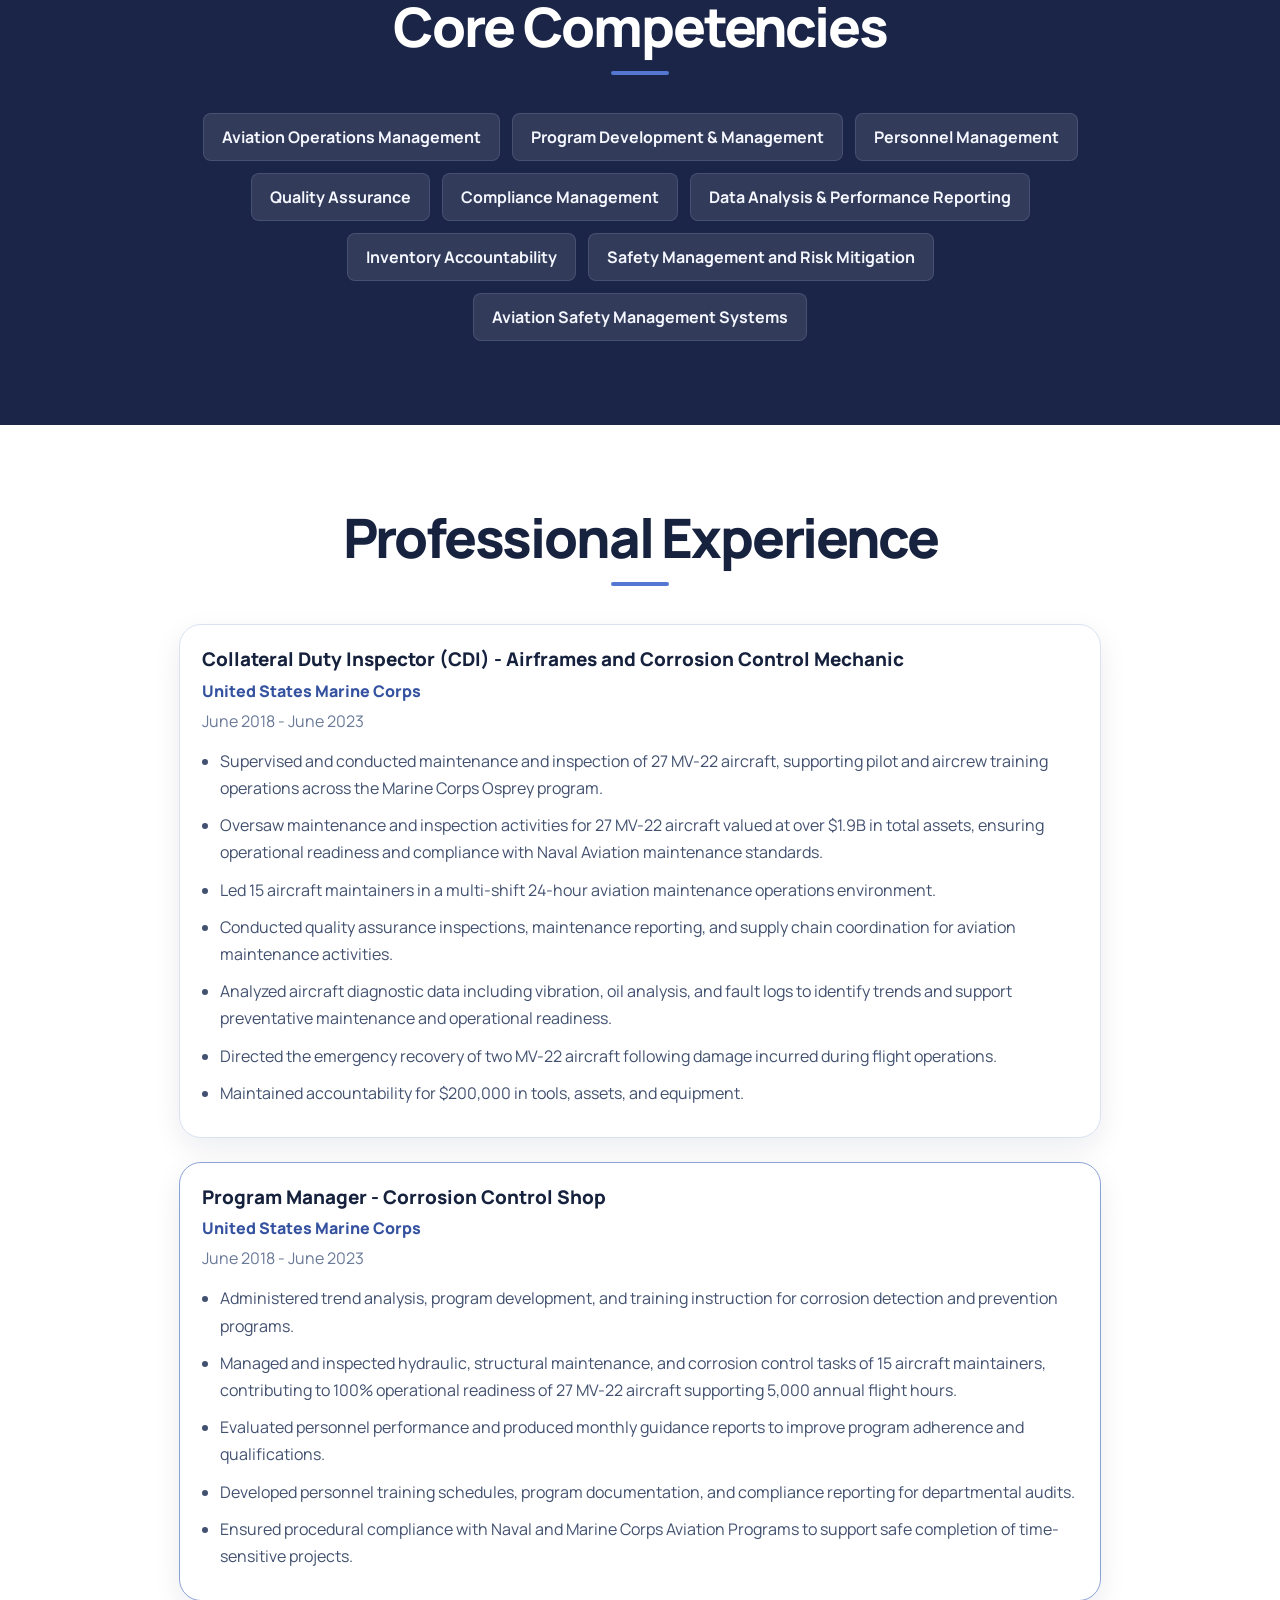
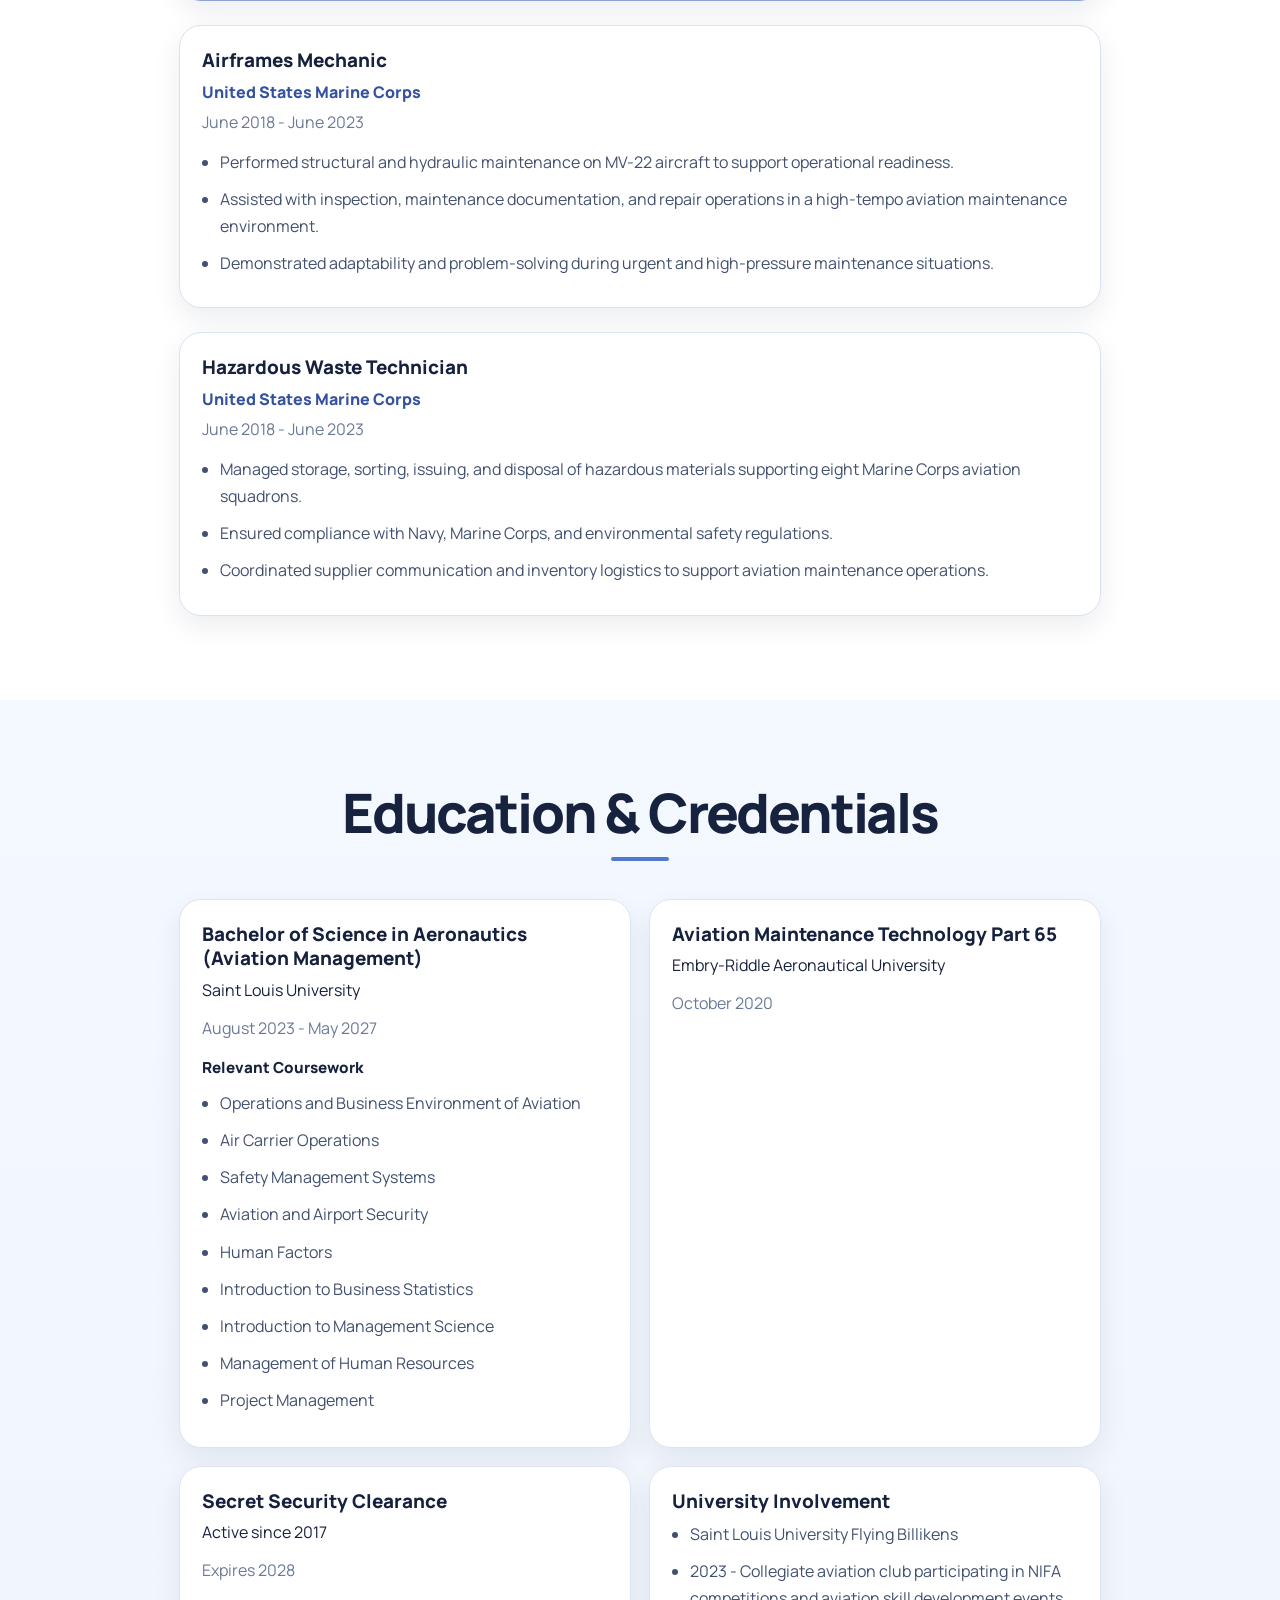
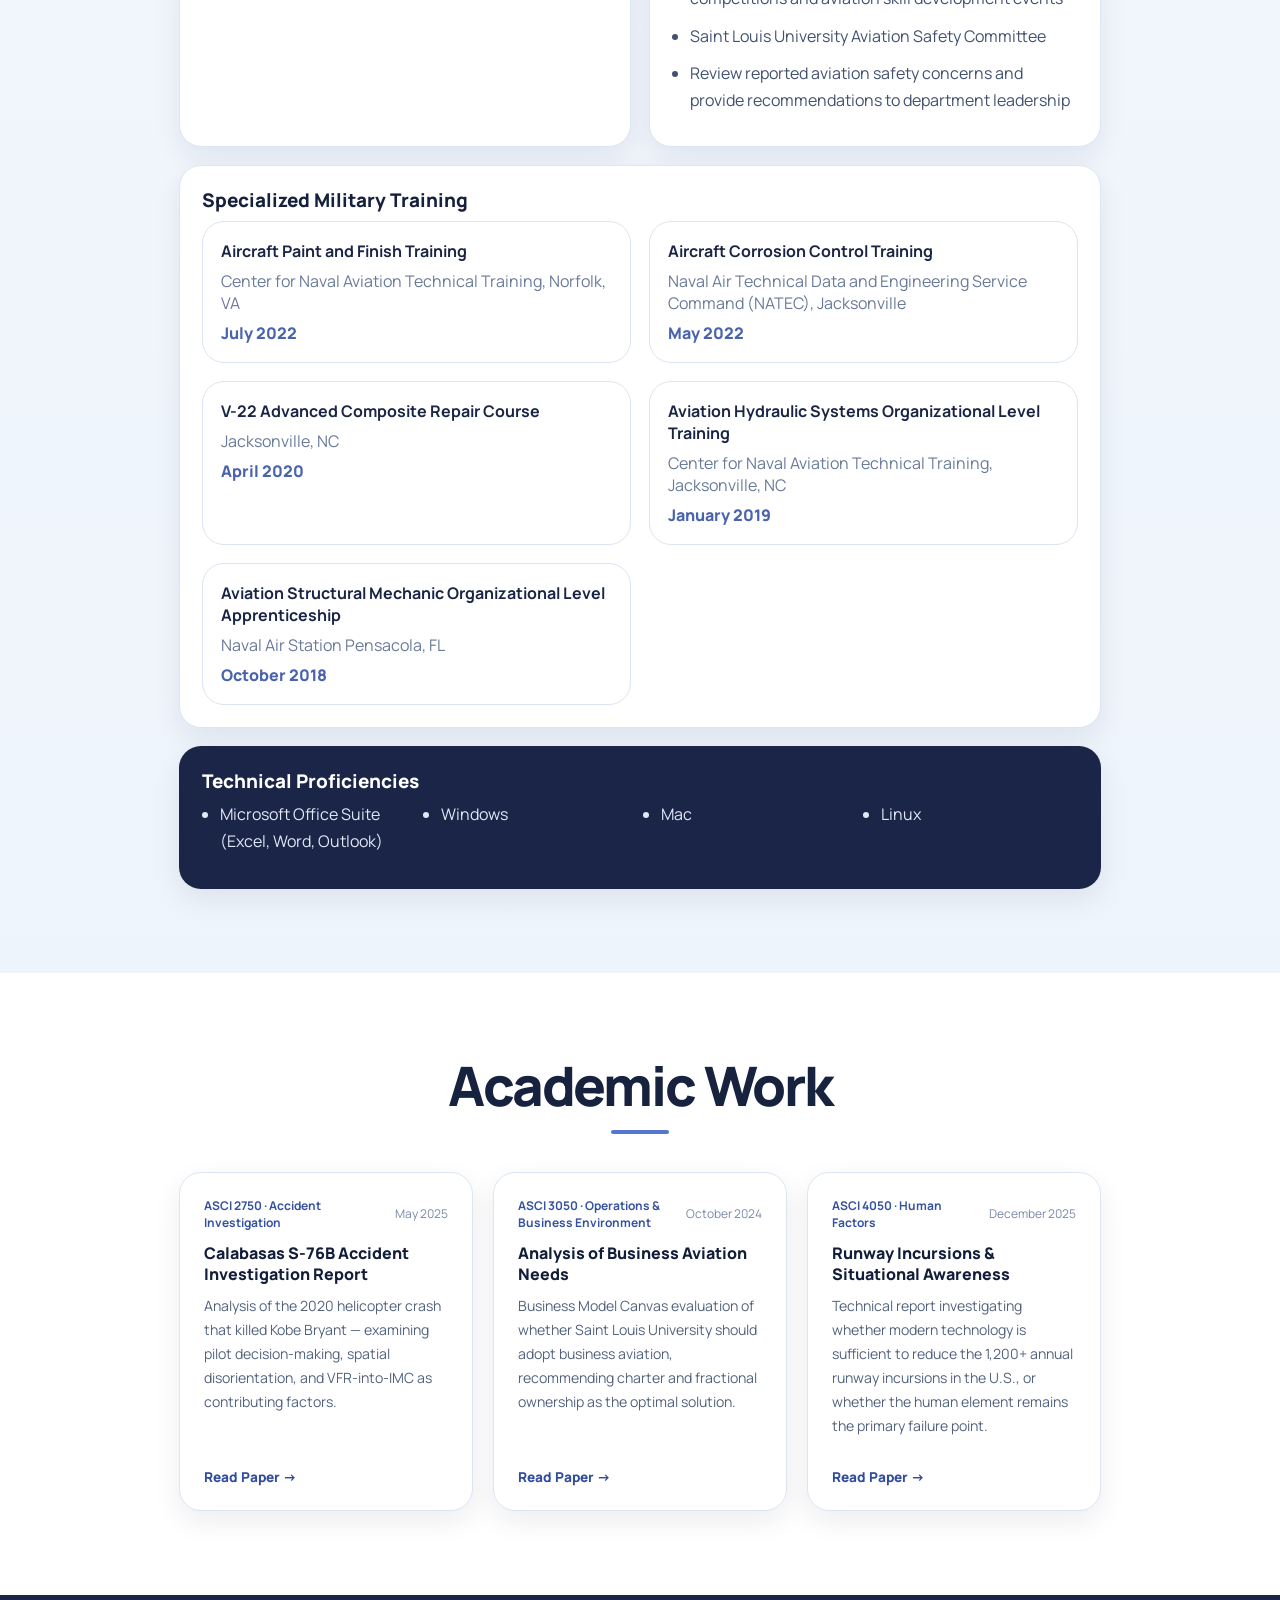
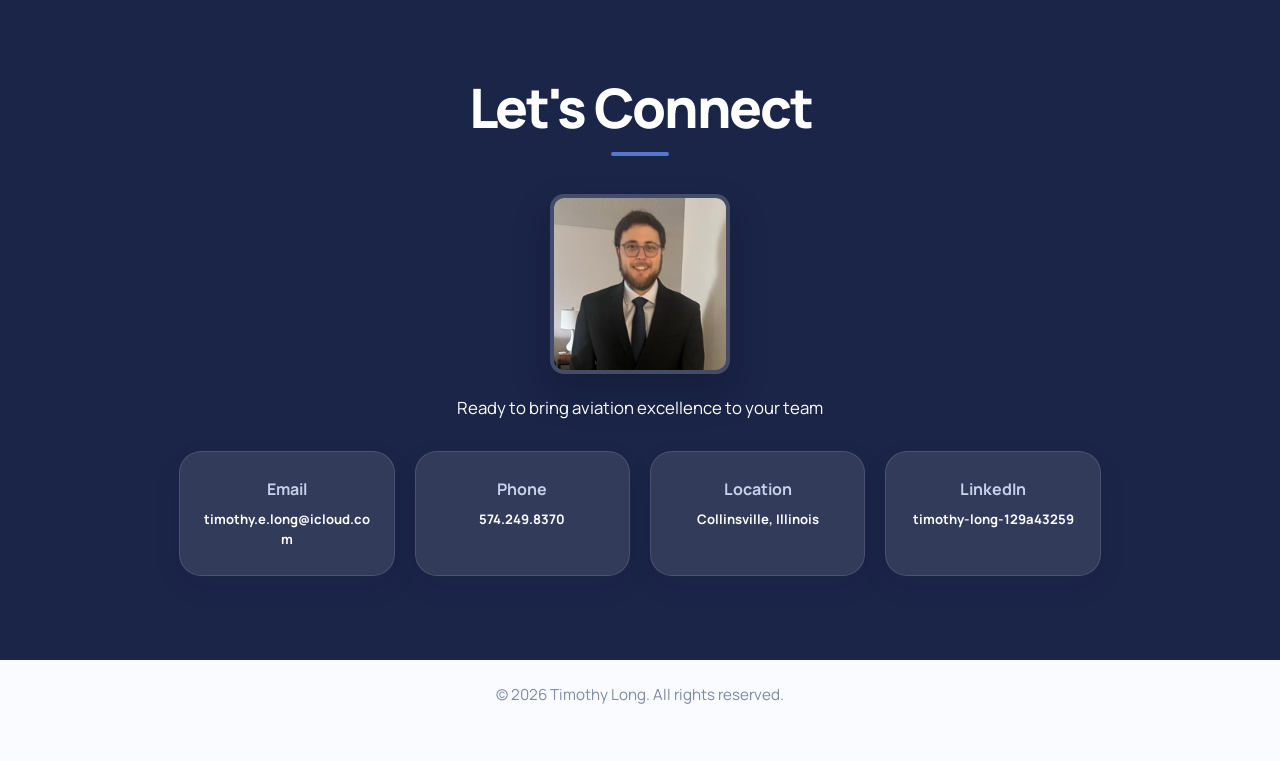
==== commit c931f5f4: "Add resume viewer page" ====
--- a/index.html
+++ b/index.html
@@ -44,7 +44,7 @@
           <div class="hero-actions">
             <a class="button button-primary" href="#contact">Get In Touch</a>
             <a class="button button-secondary" href="#experience">View Experience</a>
-            <a class="button button-outline" href="./Long_Timothy.pdf" download>Download Resume</a>
+            <a class="button button-outline" href="./resume.html">View Resume</a>
           </div>
         </div>
       </section>
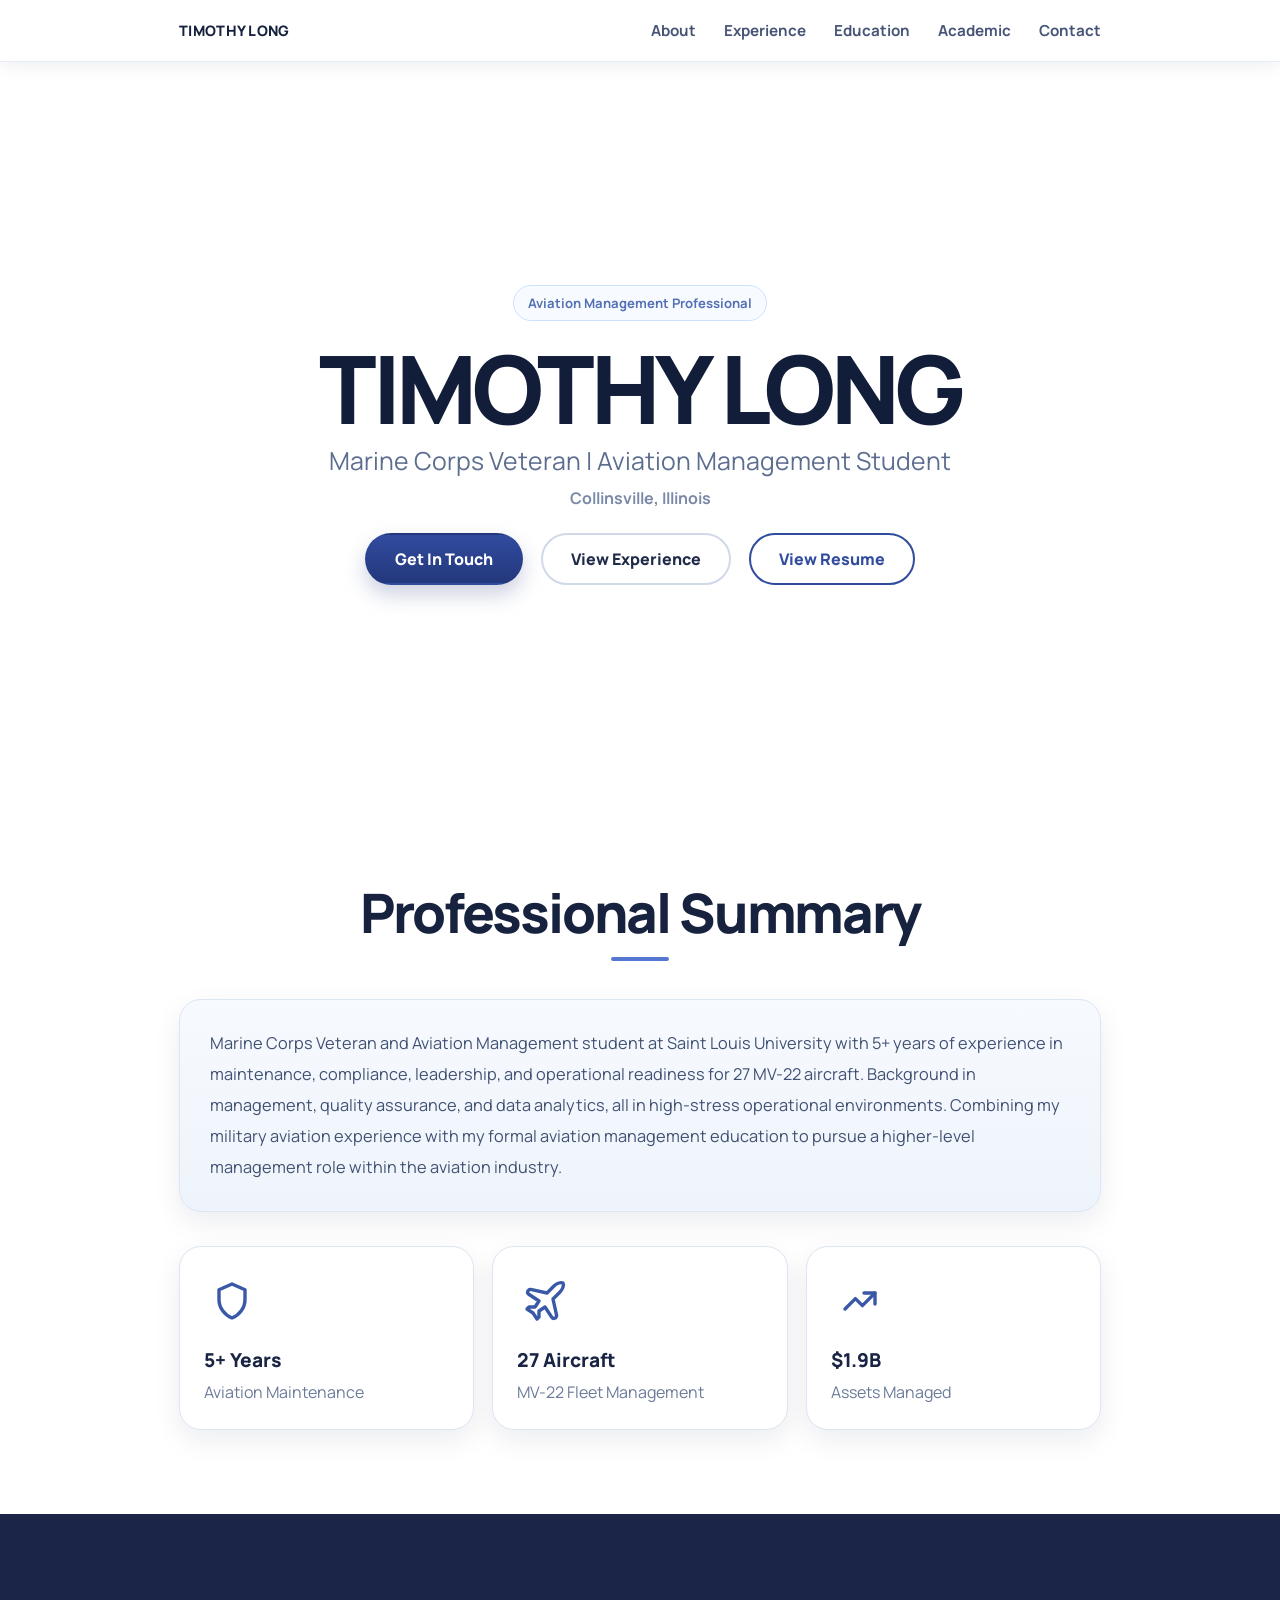
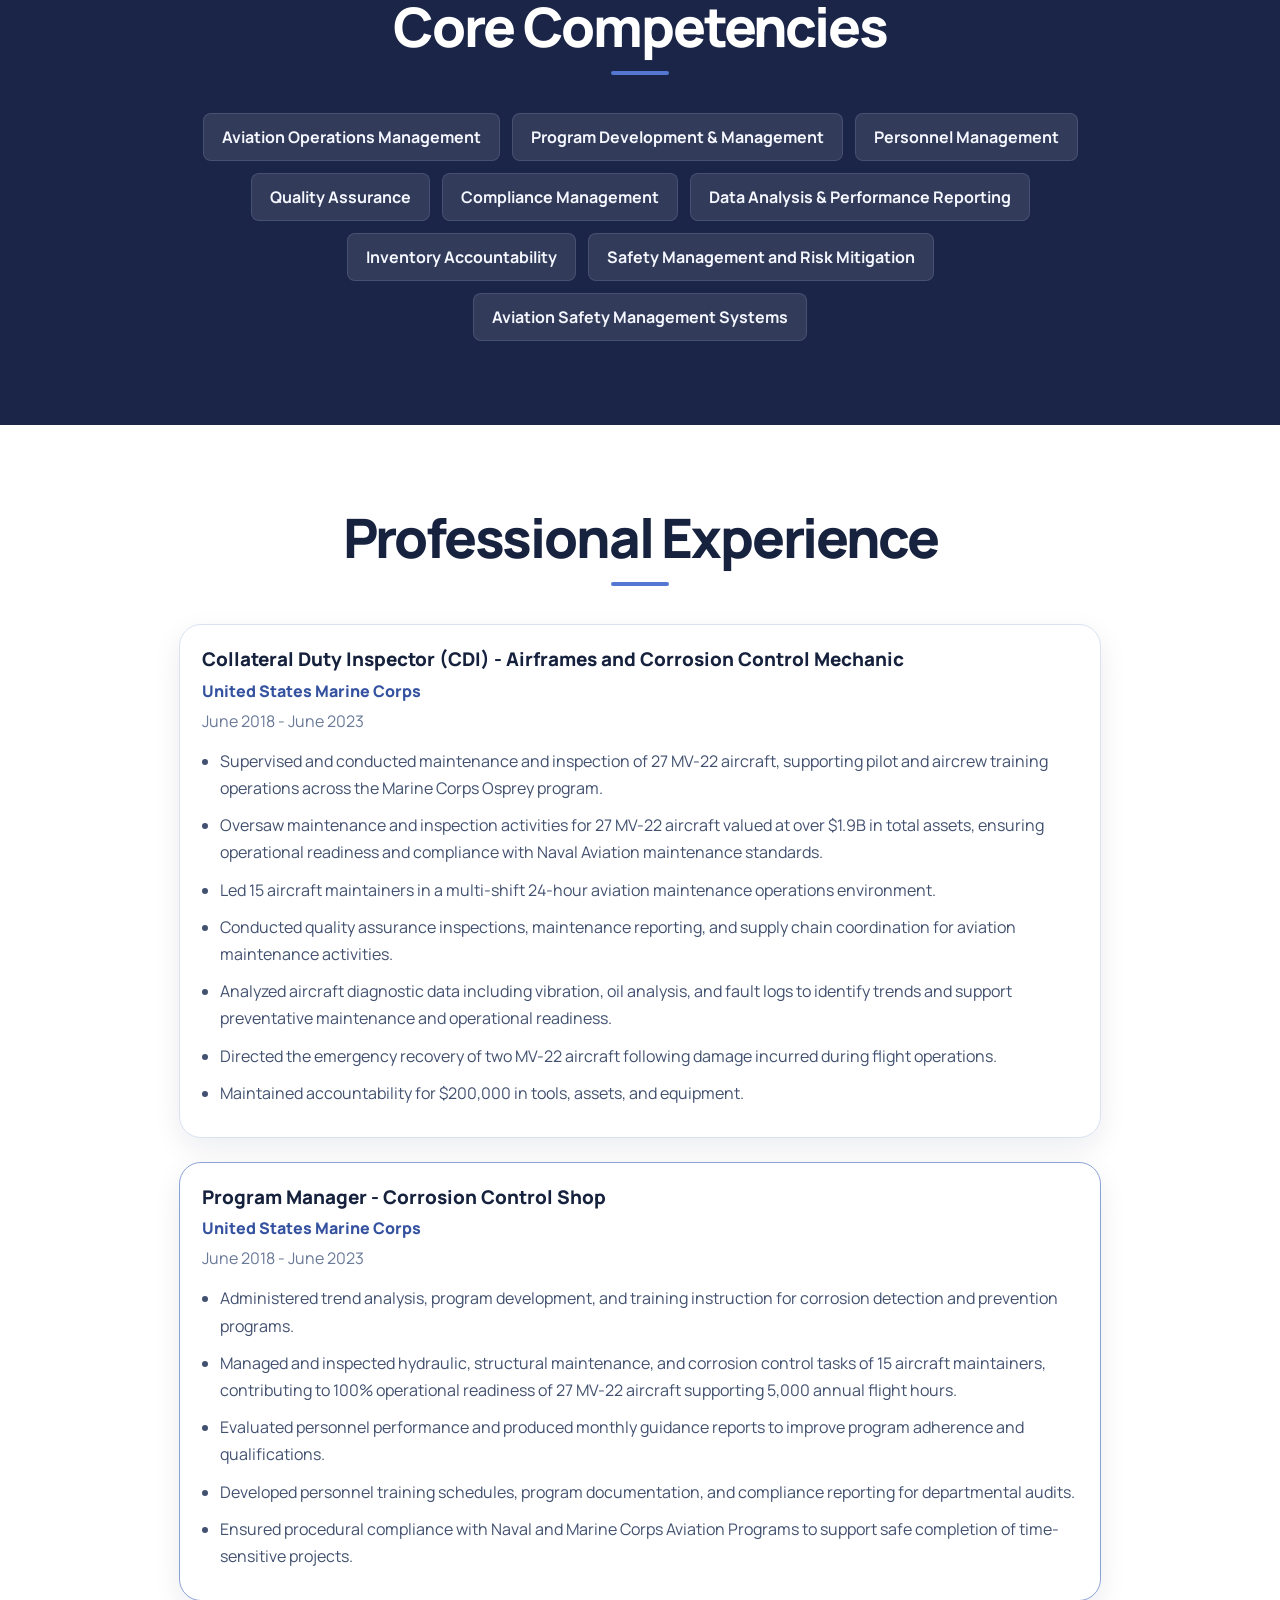
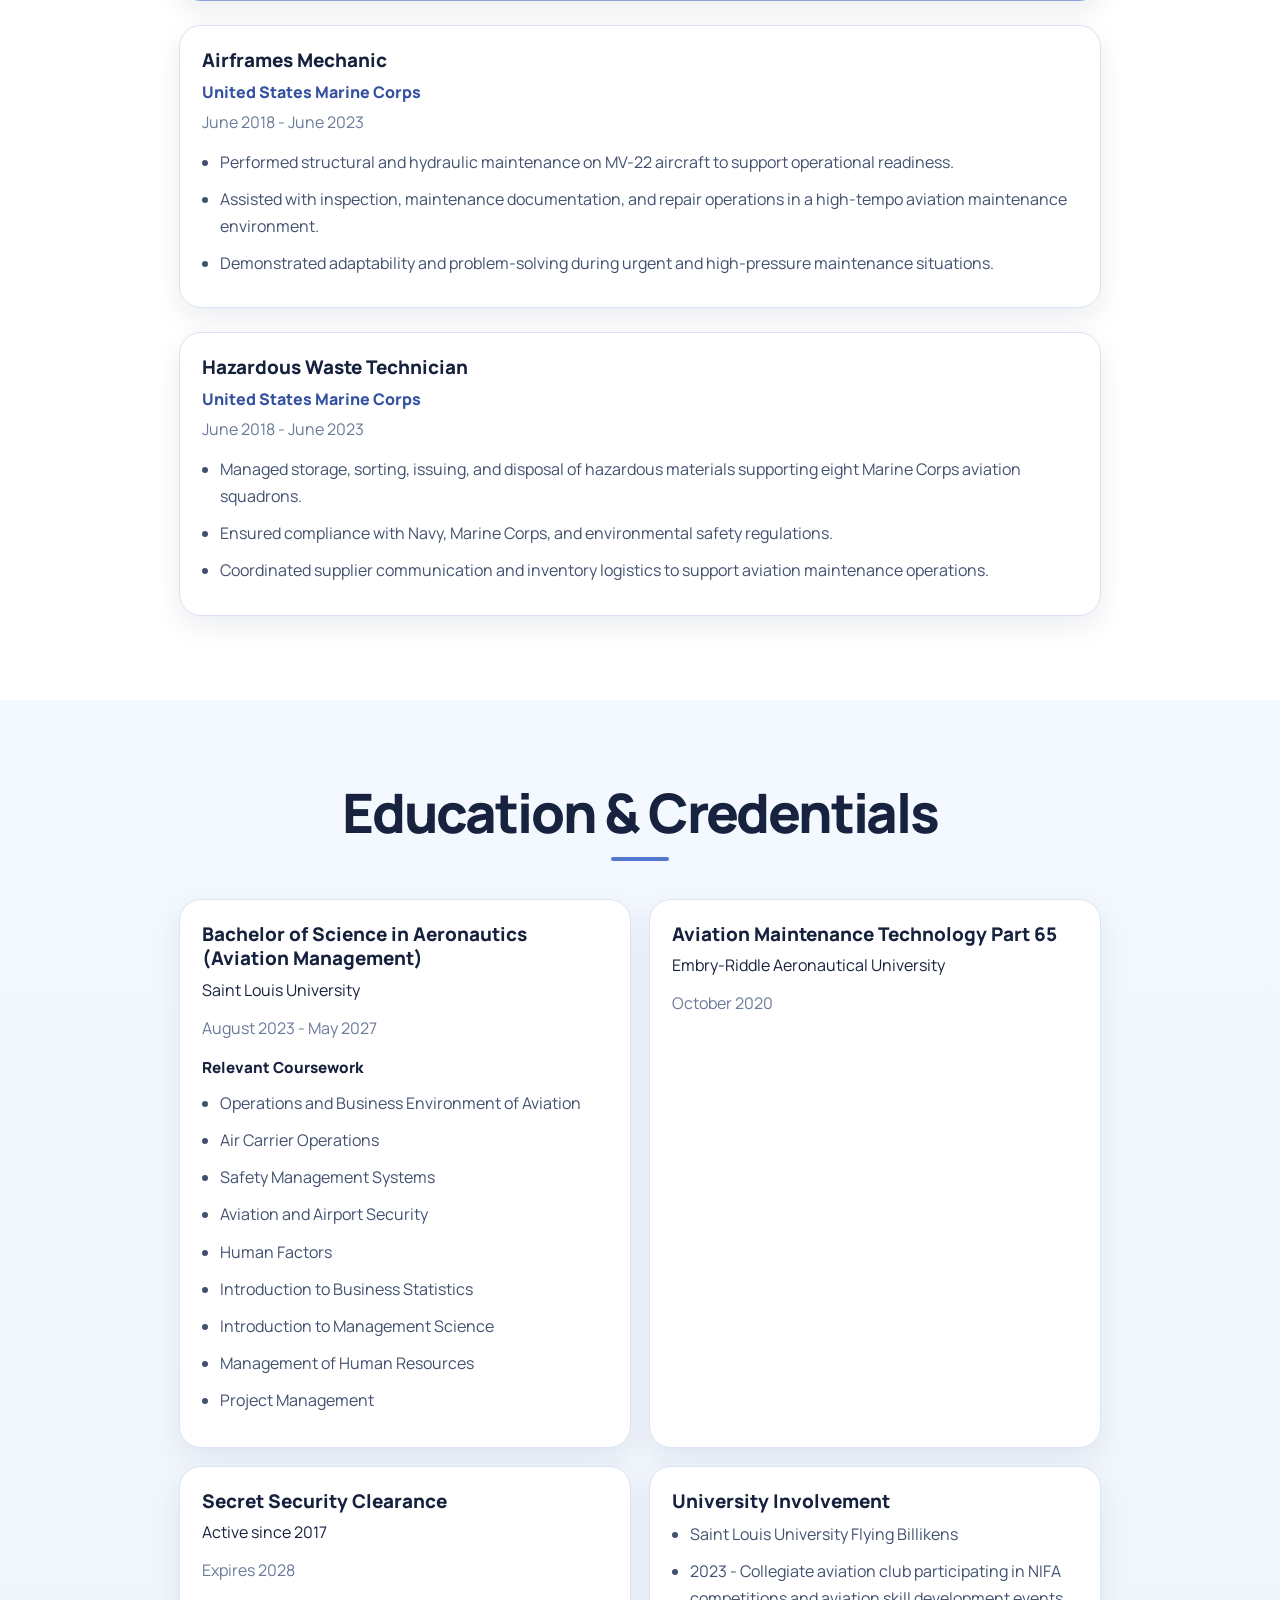
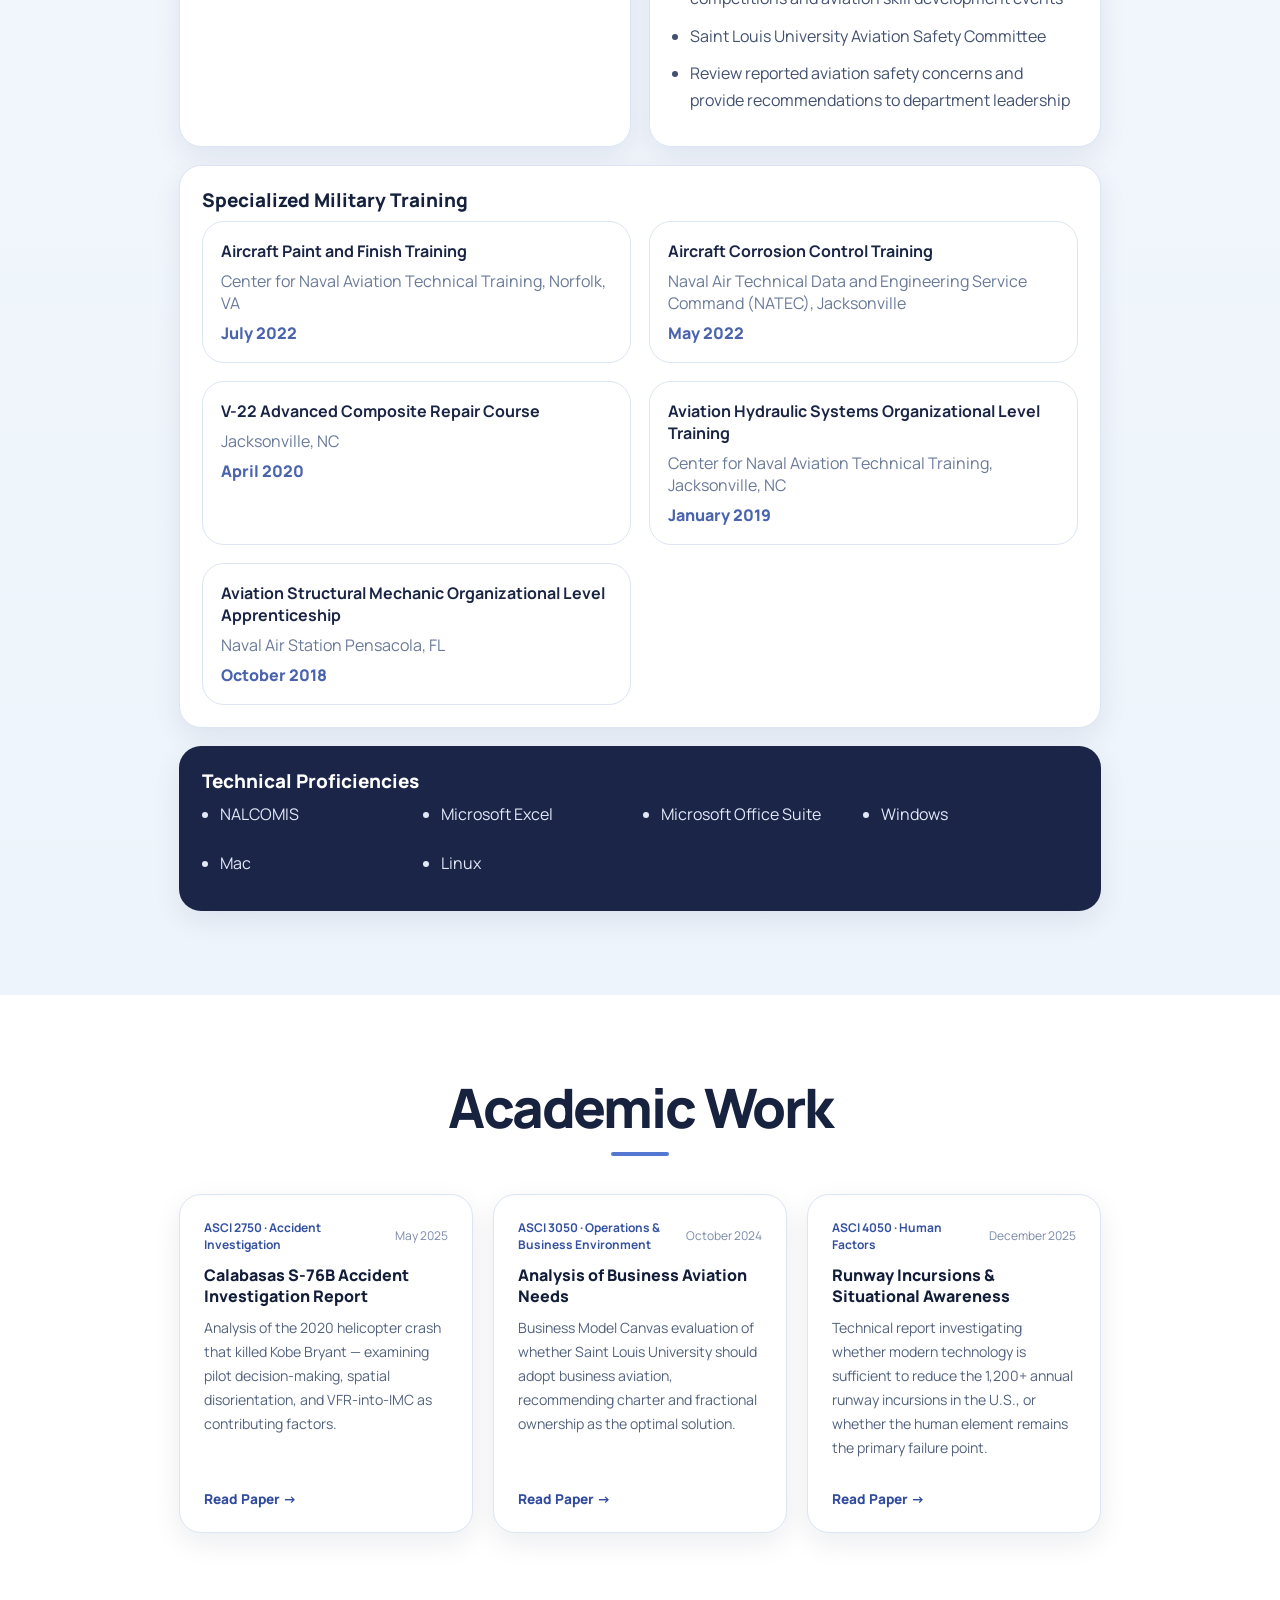
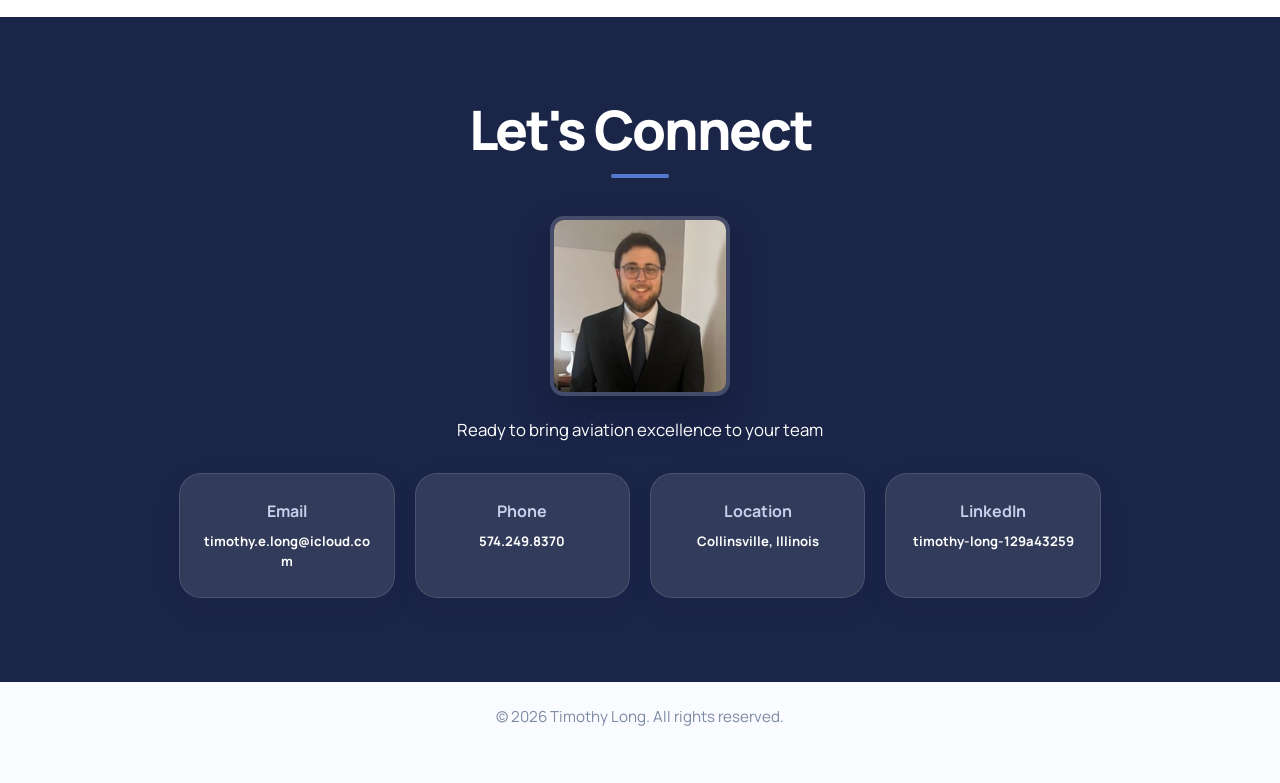
==== commit dbf74129: "Add mobile nav and expand technical proficiencies - Hamburger menu on mobile (≤800px) with open/clos" ====
--- a/index.html
+++ b/index.html
@@ -25,6 +25,14 @@
   <div class="page-shell">
     <header class="site-header">
       <a class="brand" href="#top">TIMOTHY LONG</a>
+      <button class="nav-toggle" aria-label="Toggle navigation" aria-expanded="false">
+        <svg class="icon-menu" viewBox="0 0 24 24" width="24" height="24" fill="none" stroke="currentColor" stroke-width="2" stroke-linecap="round">
+          <line x1="3" y1="6" x2="21" y2="6"/><line x1="3" y1="12" x2="21" y2="12"/><line x1="3" y1="18" x2="21" y2="18"/>
+        </svg>
+        <svg class="icon-close" viewBox="0 0 24 24" width="24" height="24" fill="none" stroke="currentColor" stroke-width="2" stroke-linecap="round">
+          <line x1="18" y1="6" x2="6" y2="18"/><line x1="6" y1="6" x2="18" y2="18"/>
+        </svg>
+      </button>
       <nav class="site-nav">
         <a href="#about">About</a>
         <a href="#experience">Experience</a>
@@ -261,7 +269,9 @@
           <article class="info-card info-card-wide technical-card">
             <h3>Technical Proficiencies</h3>
             <ul class="compact-list technical-list">
-              <li>Microsoft Office Suite (Excel, Word, Outlook)</li>
+              <li>NALCOMIS</li>
+              <li>Microsoft Excel</li>
+              <li>Microsoft Office Suite</li>
               <li>Windows</li>
               <li>Mac</li>
               <li>Linux</li>
--- a/styles.css
+++ b/styles.css
@@ -62,6 +62,27 @@
   letter-spacing: 0.02em;
 }
 
+.nav-toggle {
+  display: none;
+  background: none;
+  border: none;
+  cursor: pointer;
+  padding: 4px;
+  color: var(--navy);
+}
+
+.nav-toggle .icon-close {
+  display: none;
+}
+
+.nav-toggle[aria-expanded="true"] .icon-menu {
+  display: none;
+}
+
+.nav-toggle[aria-expanded="true"] .icon-close {
+  display: block;
+}
+
 .site-nav {
   display: flex;
   flex-wrap: wrap;
@@ -650,10 +671,37 @@
     position: static;
     padding-top: 16px;
     padding-bottom: 16px;
+    flex-wrap: wrap;
+  }
+
+  .nav-toggle {
+    display: flex;
+    align-items: center;
+    justify-content: center;
   }
 
   .site-nav {
-    gap: 16px;
+    display: none;
+    width: 100%;
+    flex-direction: column;
+    gap: 0;
+    border-top: 1px solid var(--line);
+    padding-top: 8px;
+    padding-bottom: 8px;
+  }
+
+  .site-nav.is-open {
+    display: flex;
+  }
+
+  .site-nav a {
+    padding: 12px 4px;
+    border-bottom: 1px solid var(--line);
+    font-size: 1rem;
+  }
+
+  .site-nav a:last-child {
+    border-bottom: none;
   }
 
   .hero {
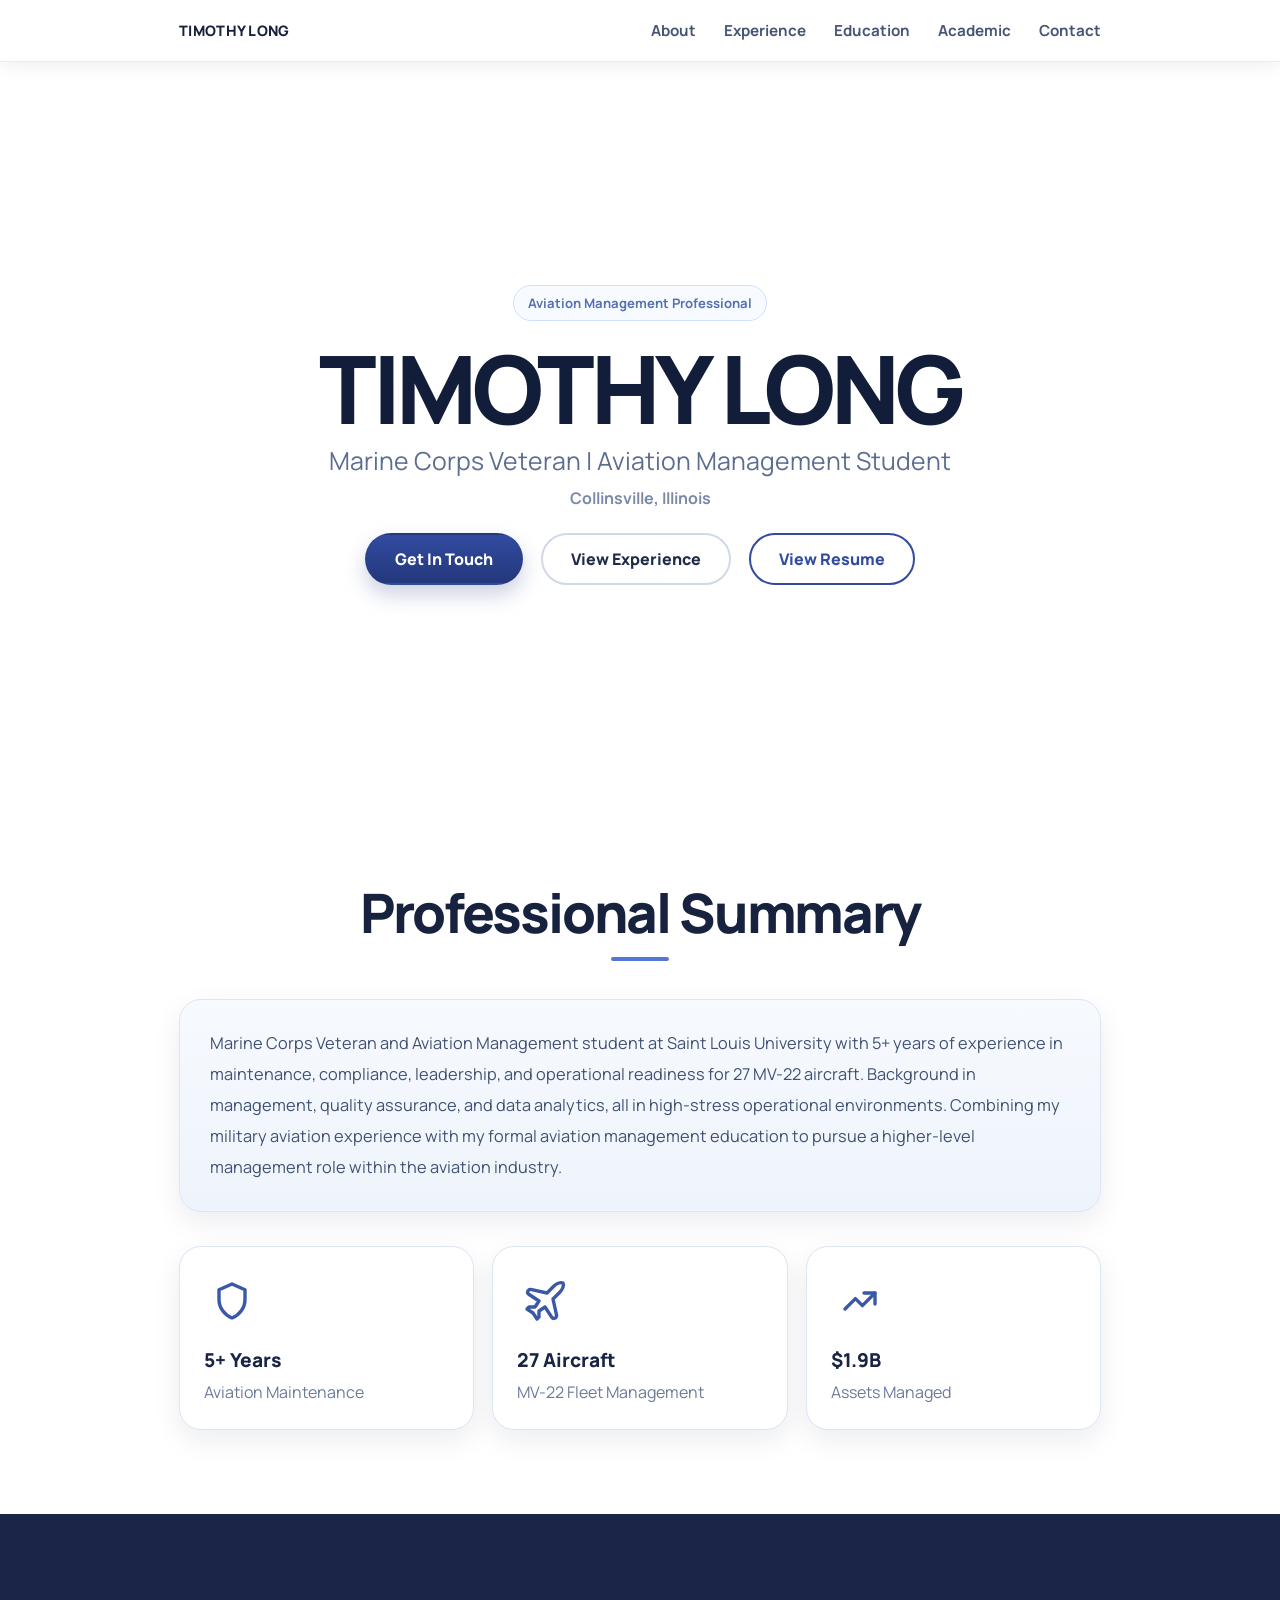
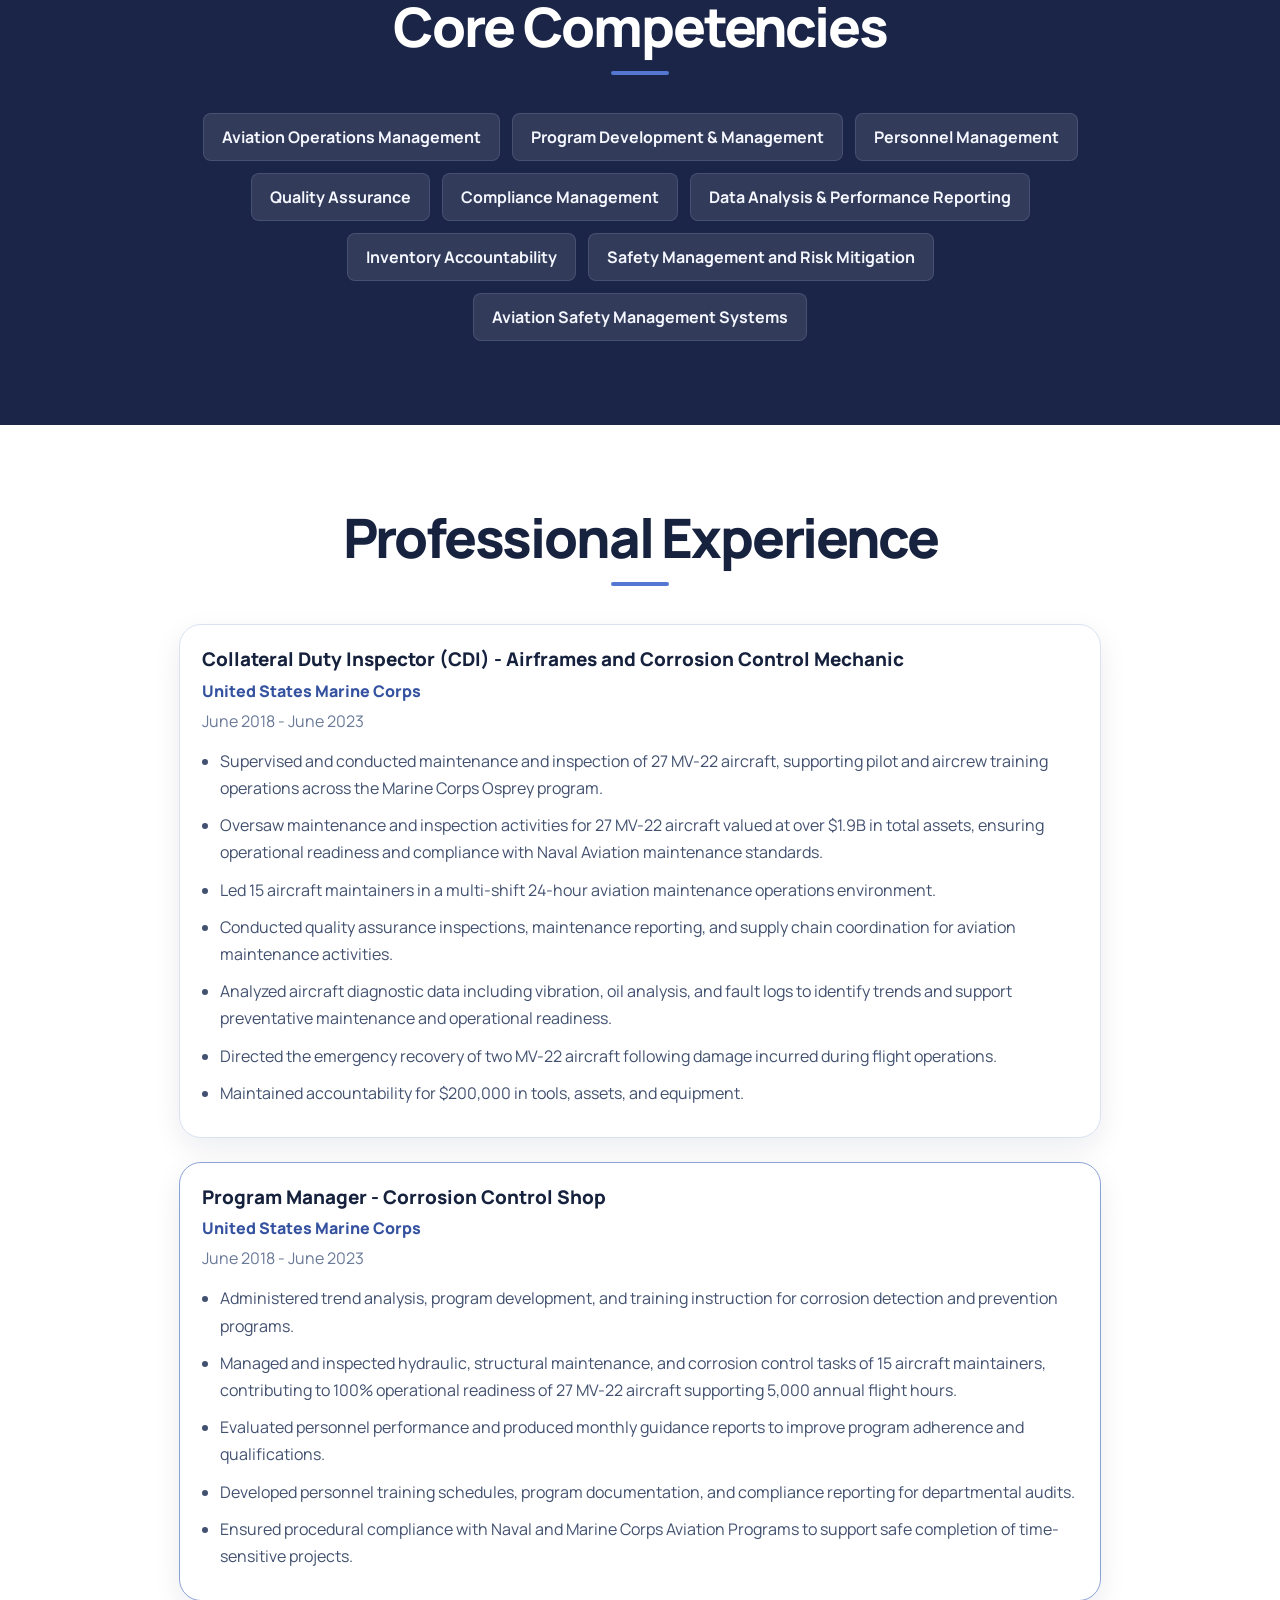
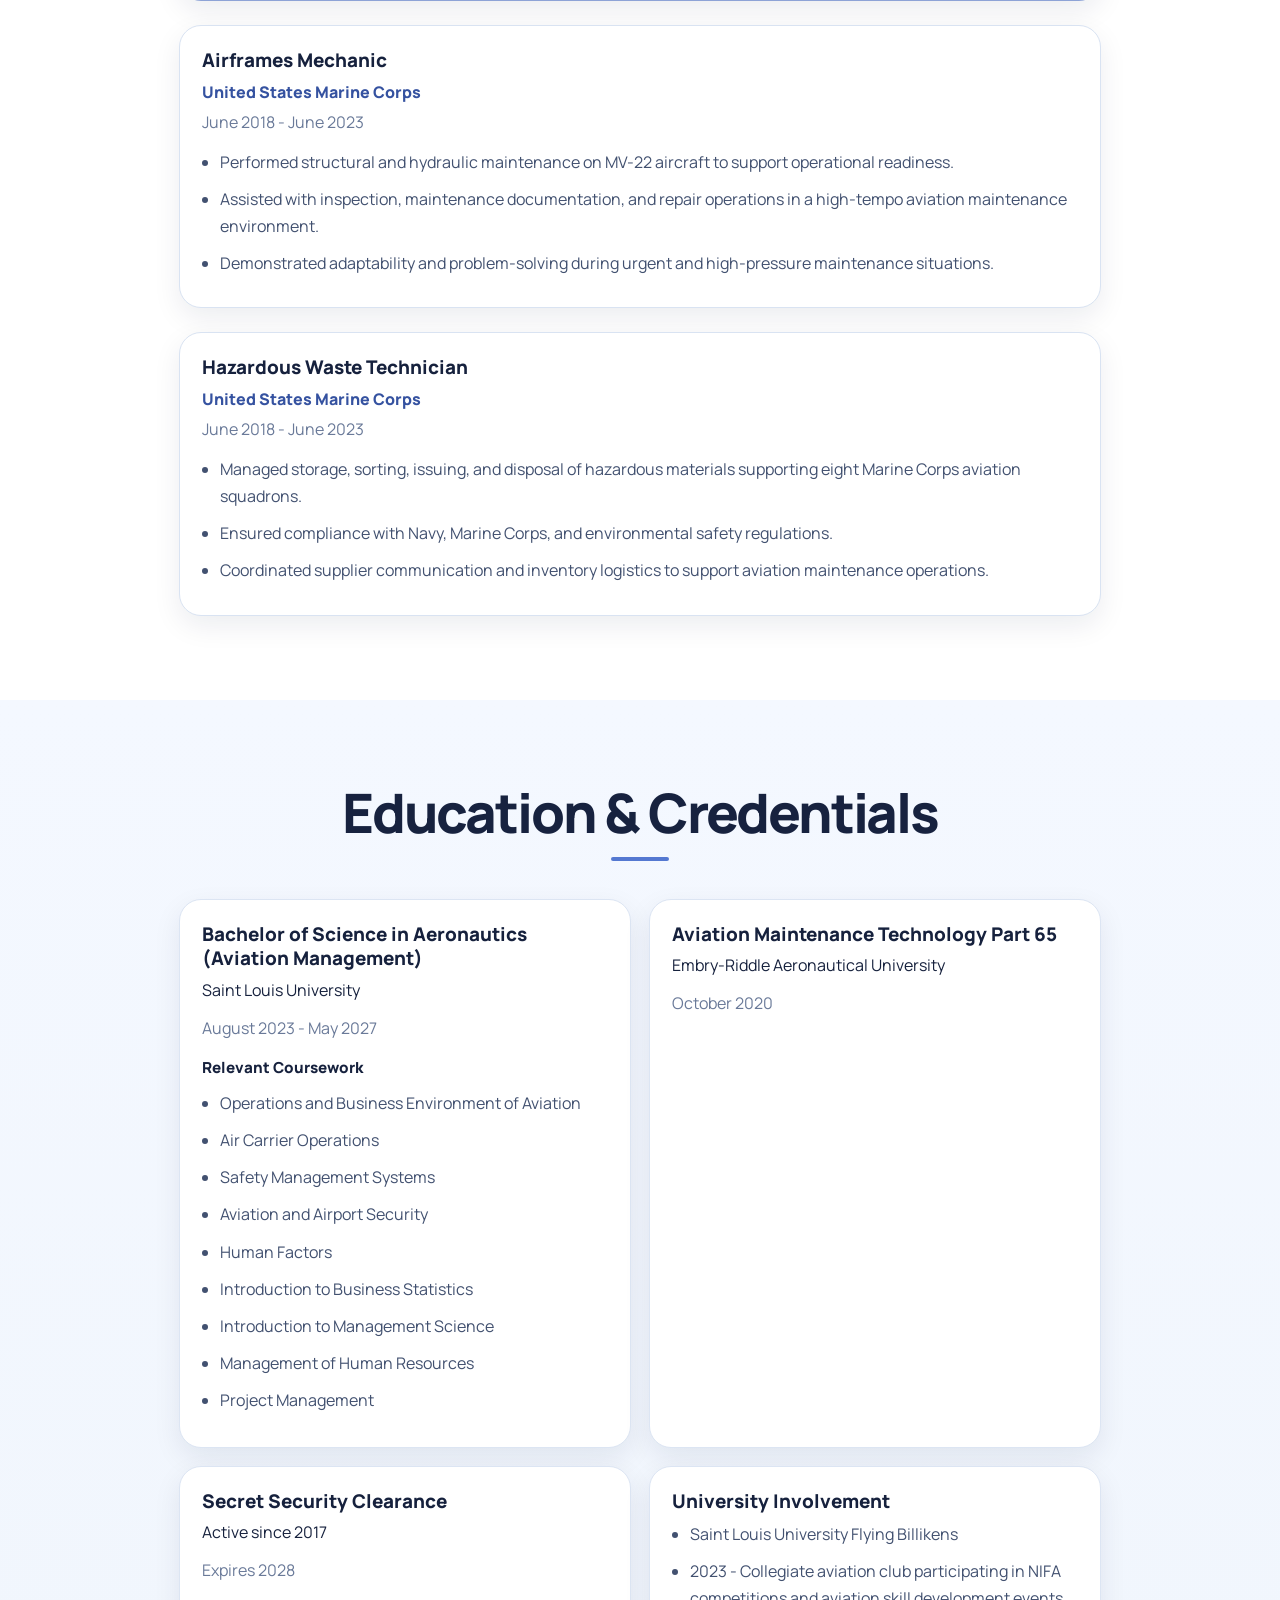
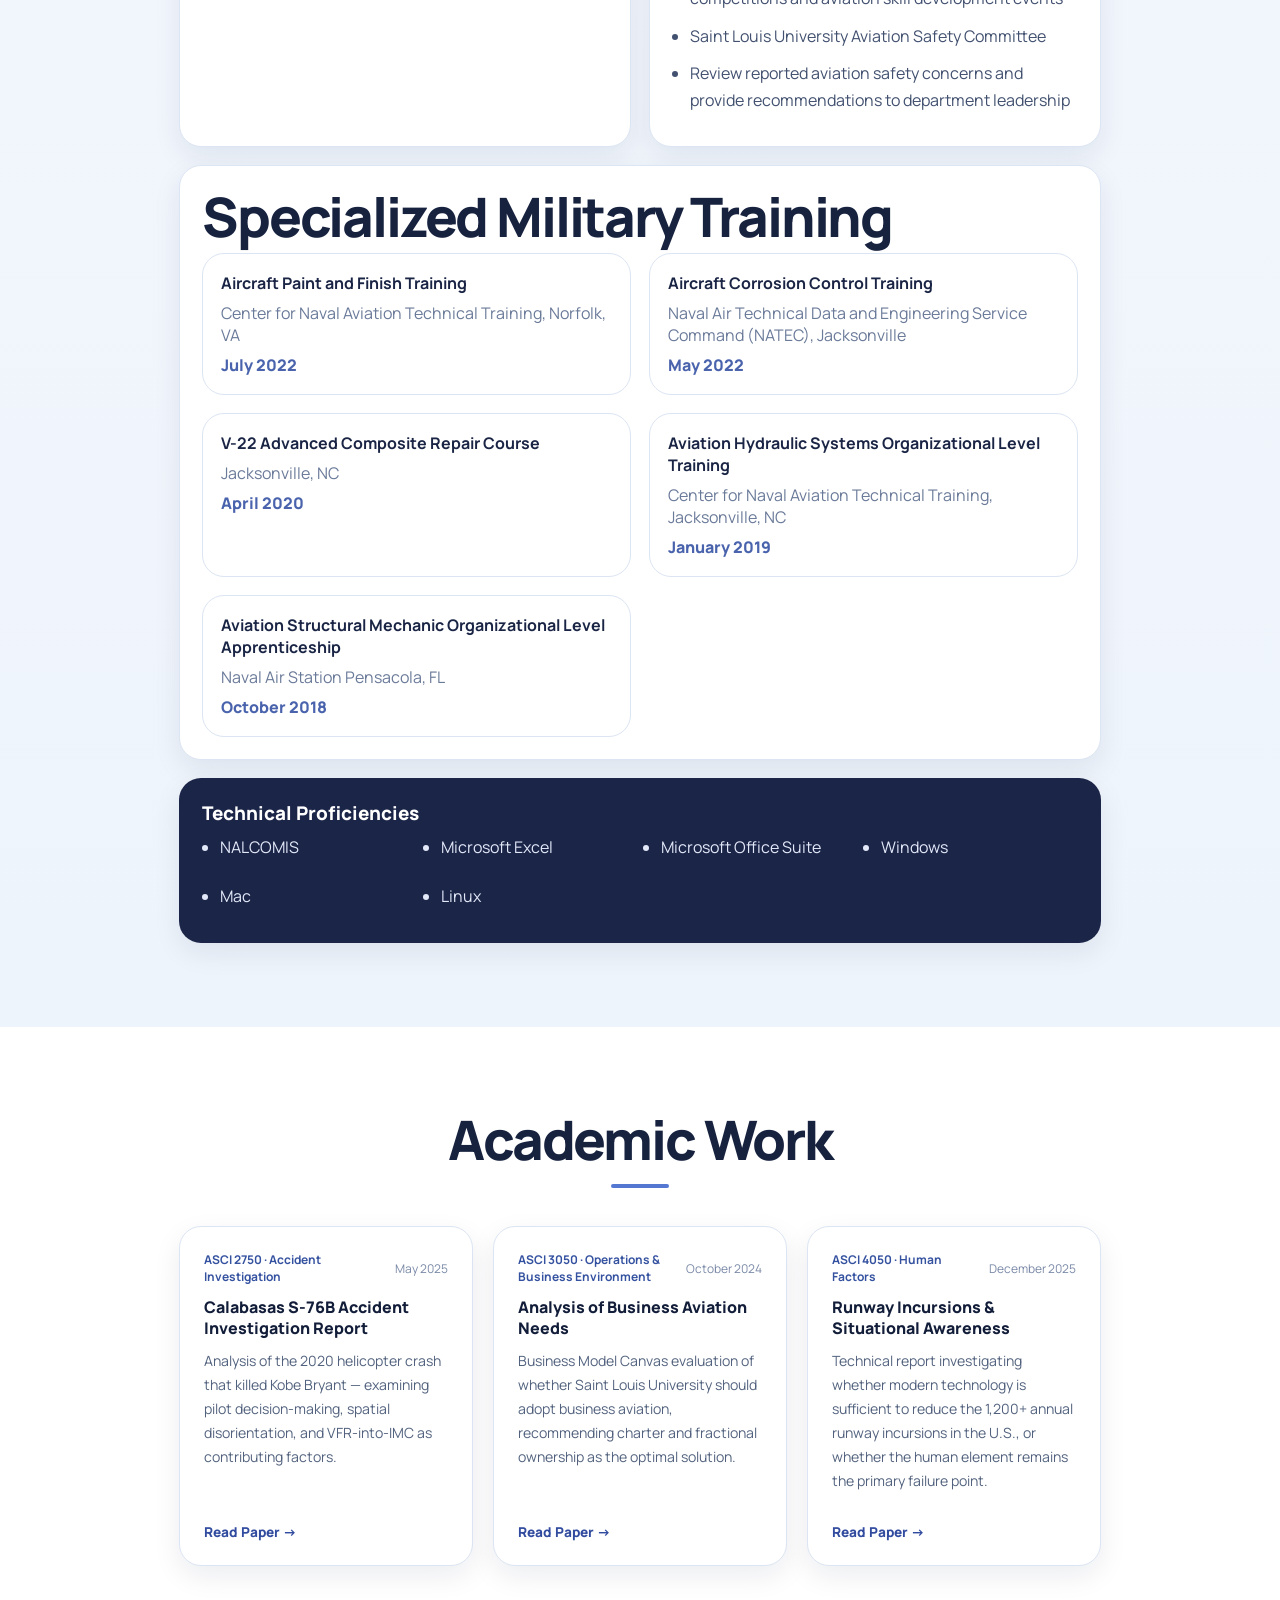
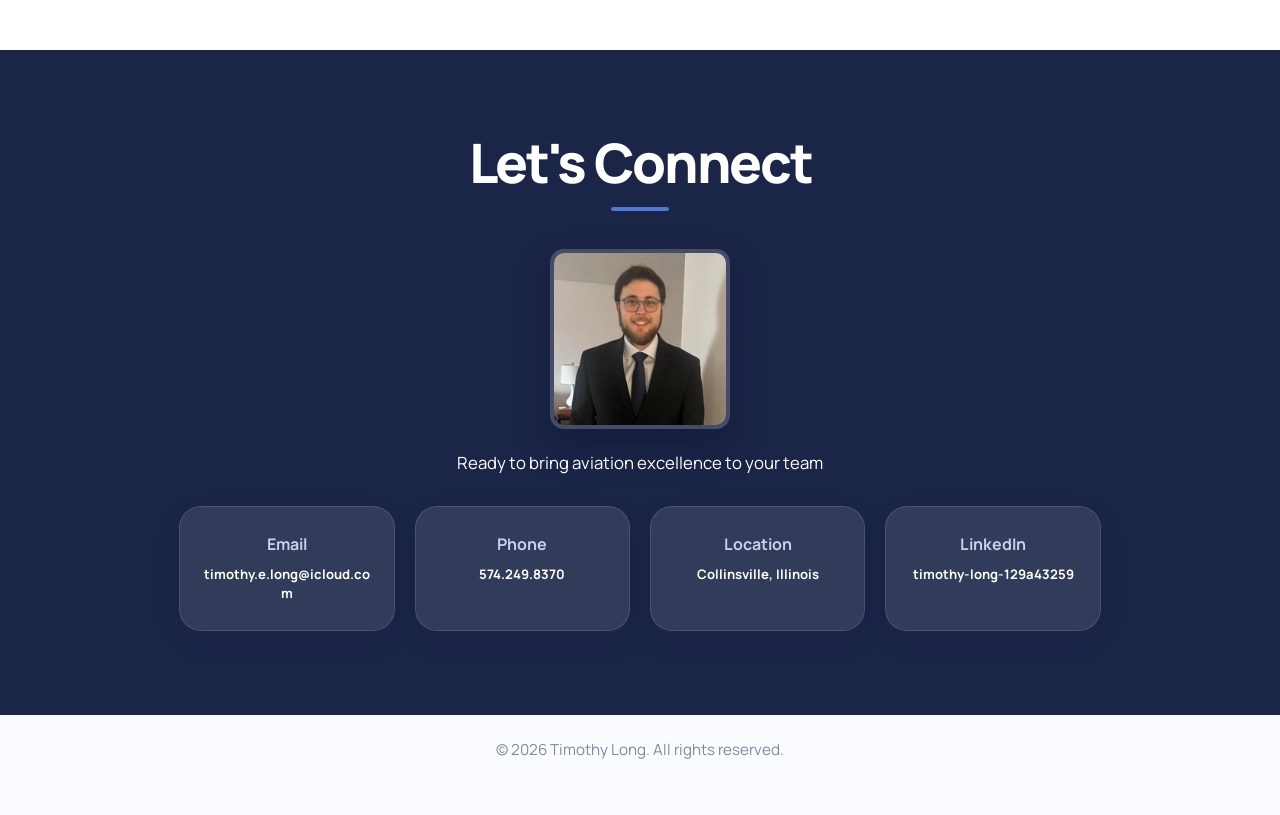
==== commit 0580d439: "Match Specialized Military Training heading style to section h2 Co-Authored-By: Claude Sonnet 4.6 <n" ====
--- a/index.html
+++ b/index.html
@@ -236,7 +236,7 @@
           </article>
 
           <article class="info-card info-card-wide">
-            <h3>Specialized Military Training</h3>
+            <h3 class="card-section-title">Specialized Military Training</h3>
             <div class="training-grid">
               <div class="training-card">
                 <strong>Aircraft Paint and Finish Training</strong>
--- a/styles.css
+++ b/styles.css
@@ -464,6 +464,15 @@
   color: #4a63ad;
 }
 
+.card-section-title {
+  font-size: clamp(2.3rem, 5vw, 3.4rem);
+  line-height: 1.05;
+  letter-spacing: -0.04em;
+  font-weight: 800;
+  color: #17223f;
+  margin-bottom: 0;
+}
+
 .technical-card {
   background: #1b2548;
   border-color: transparent;
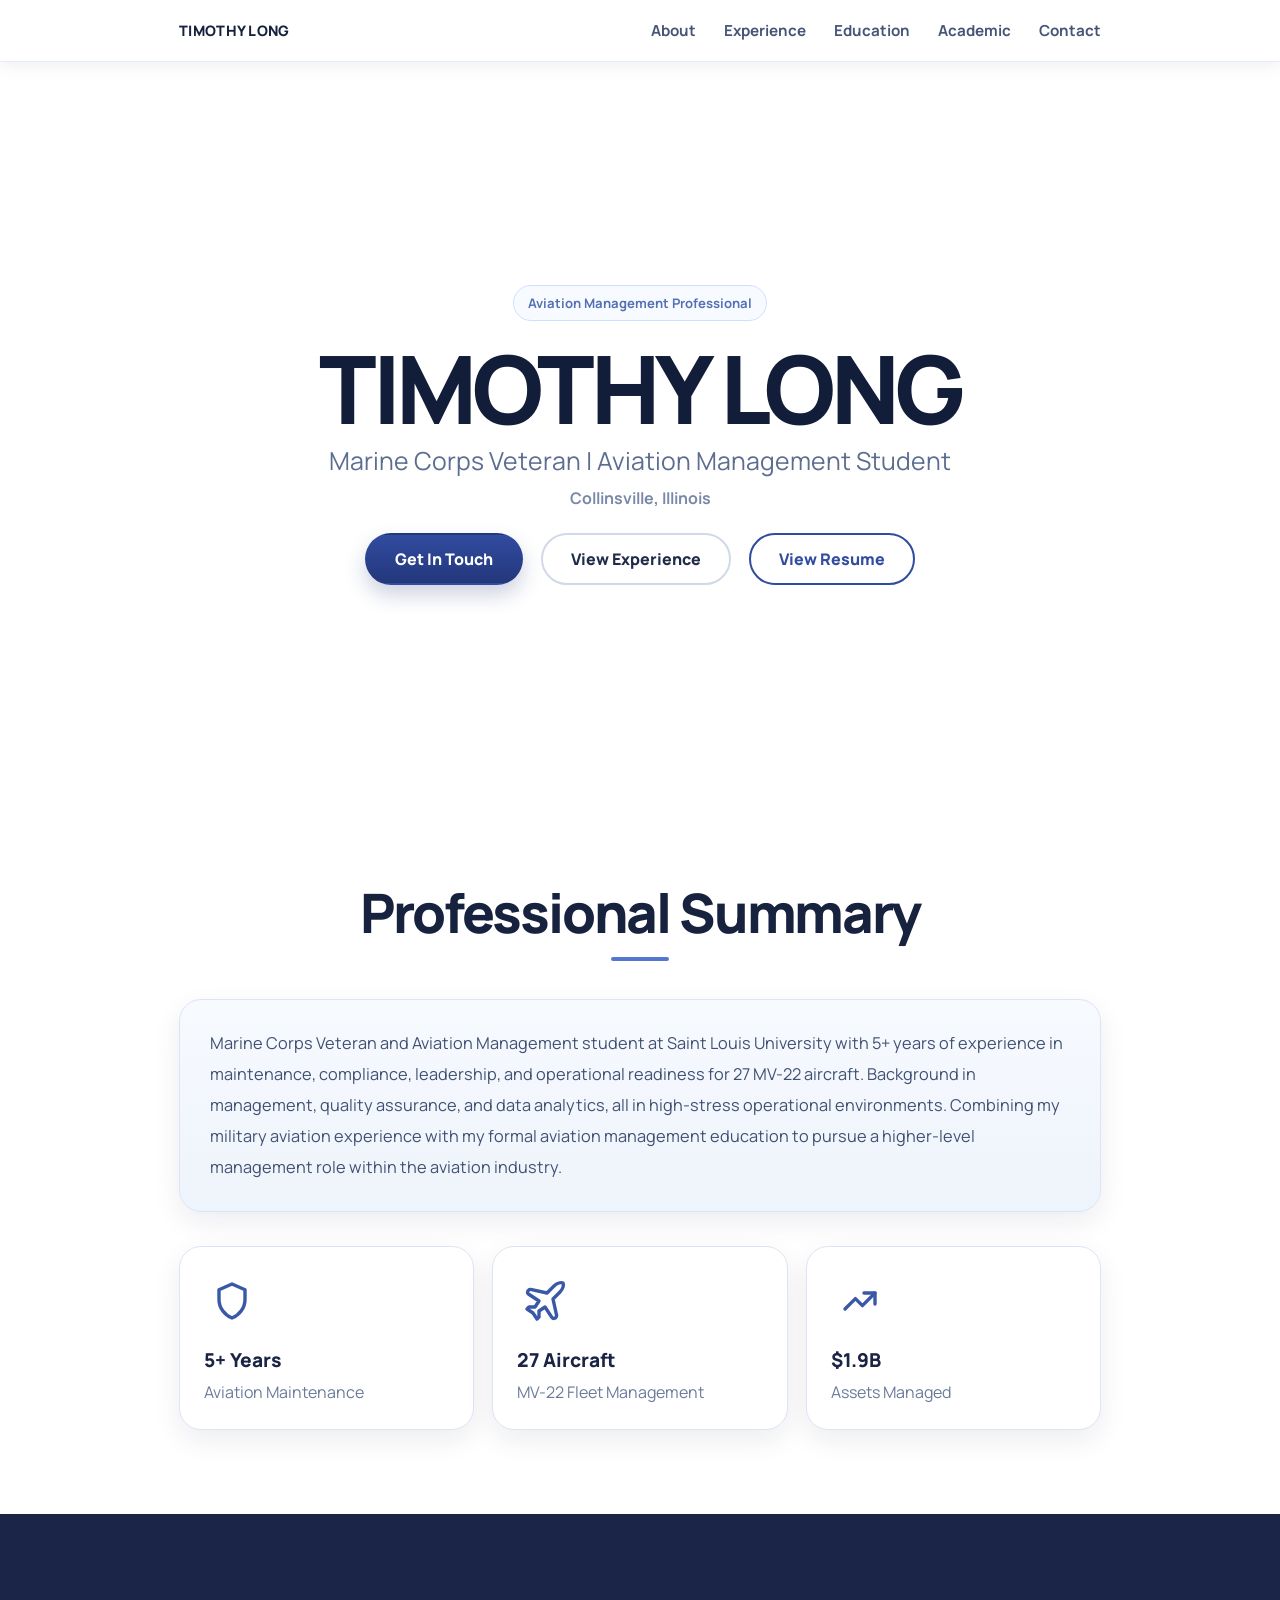
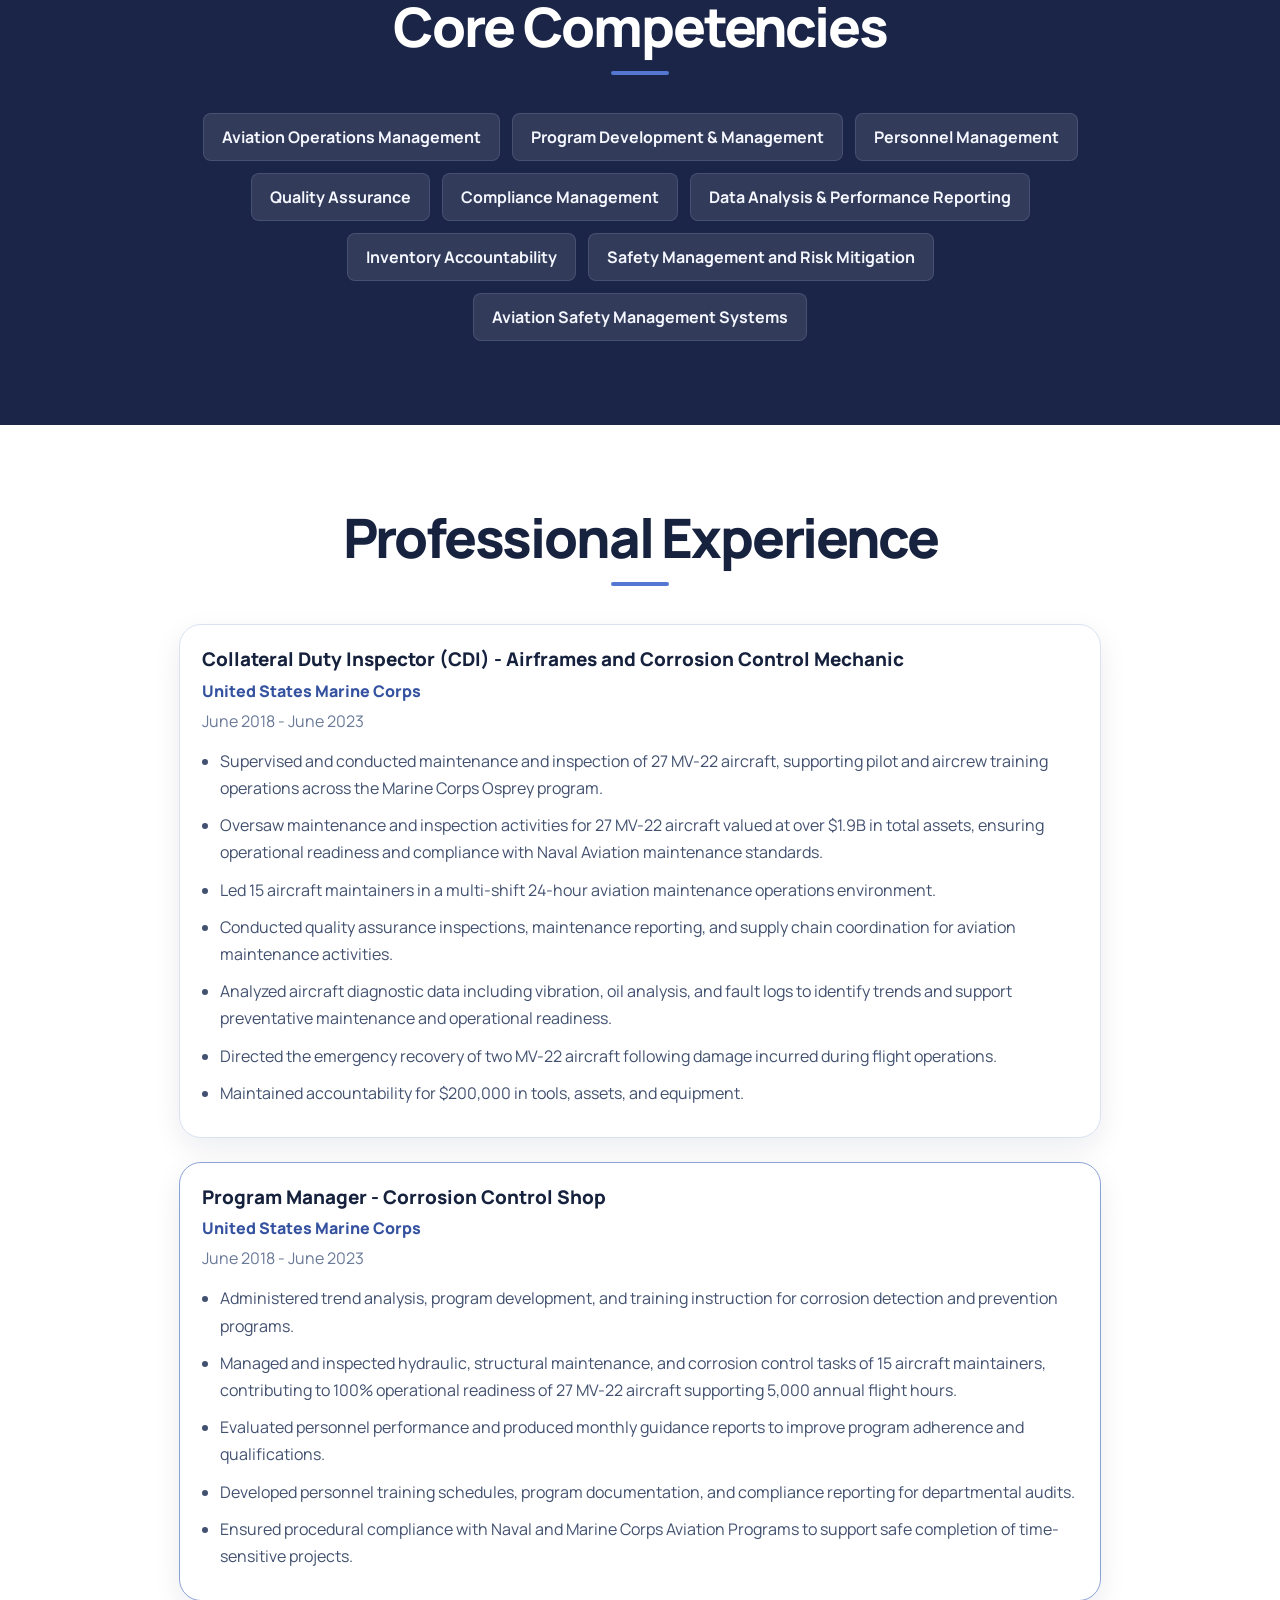
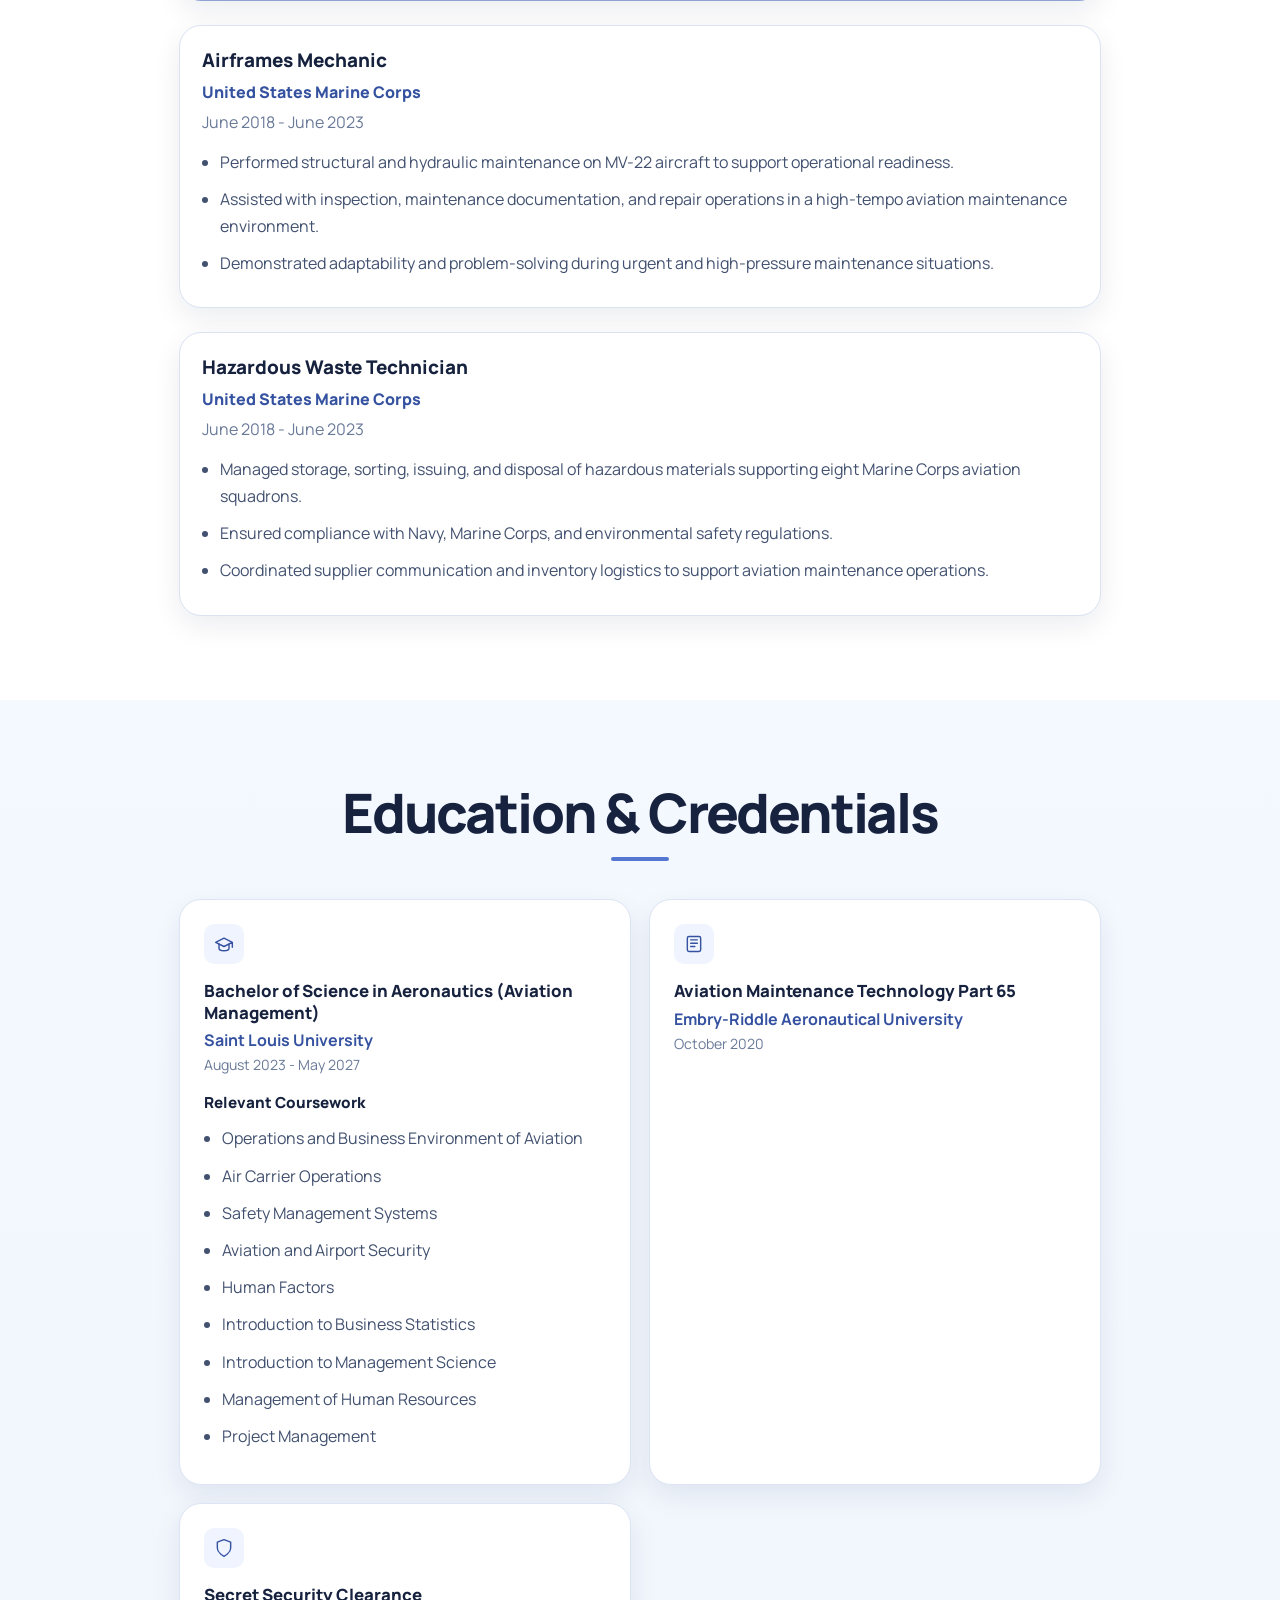
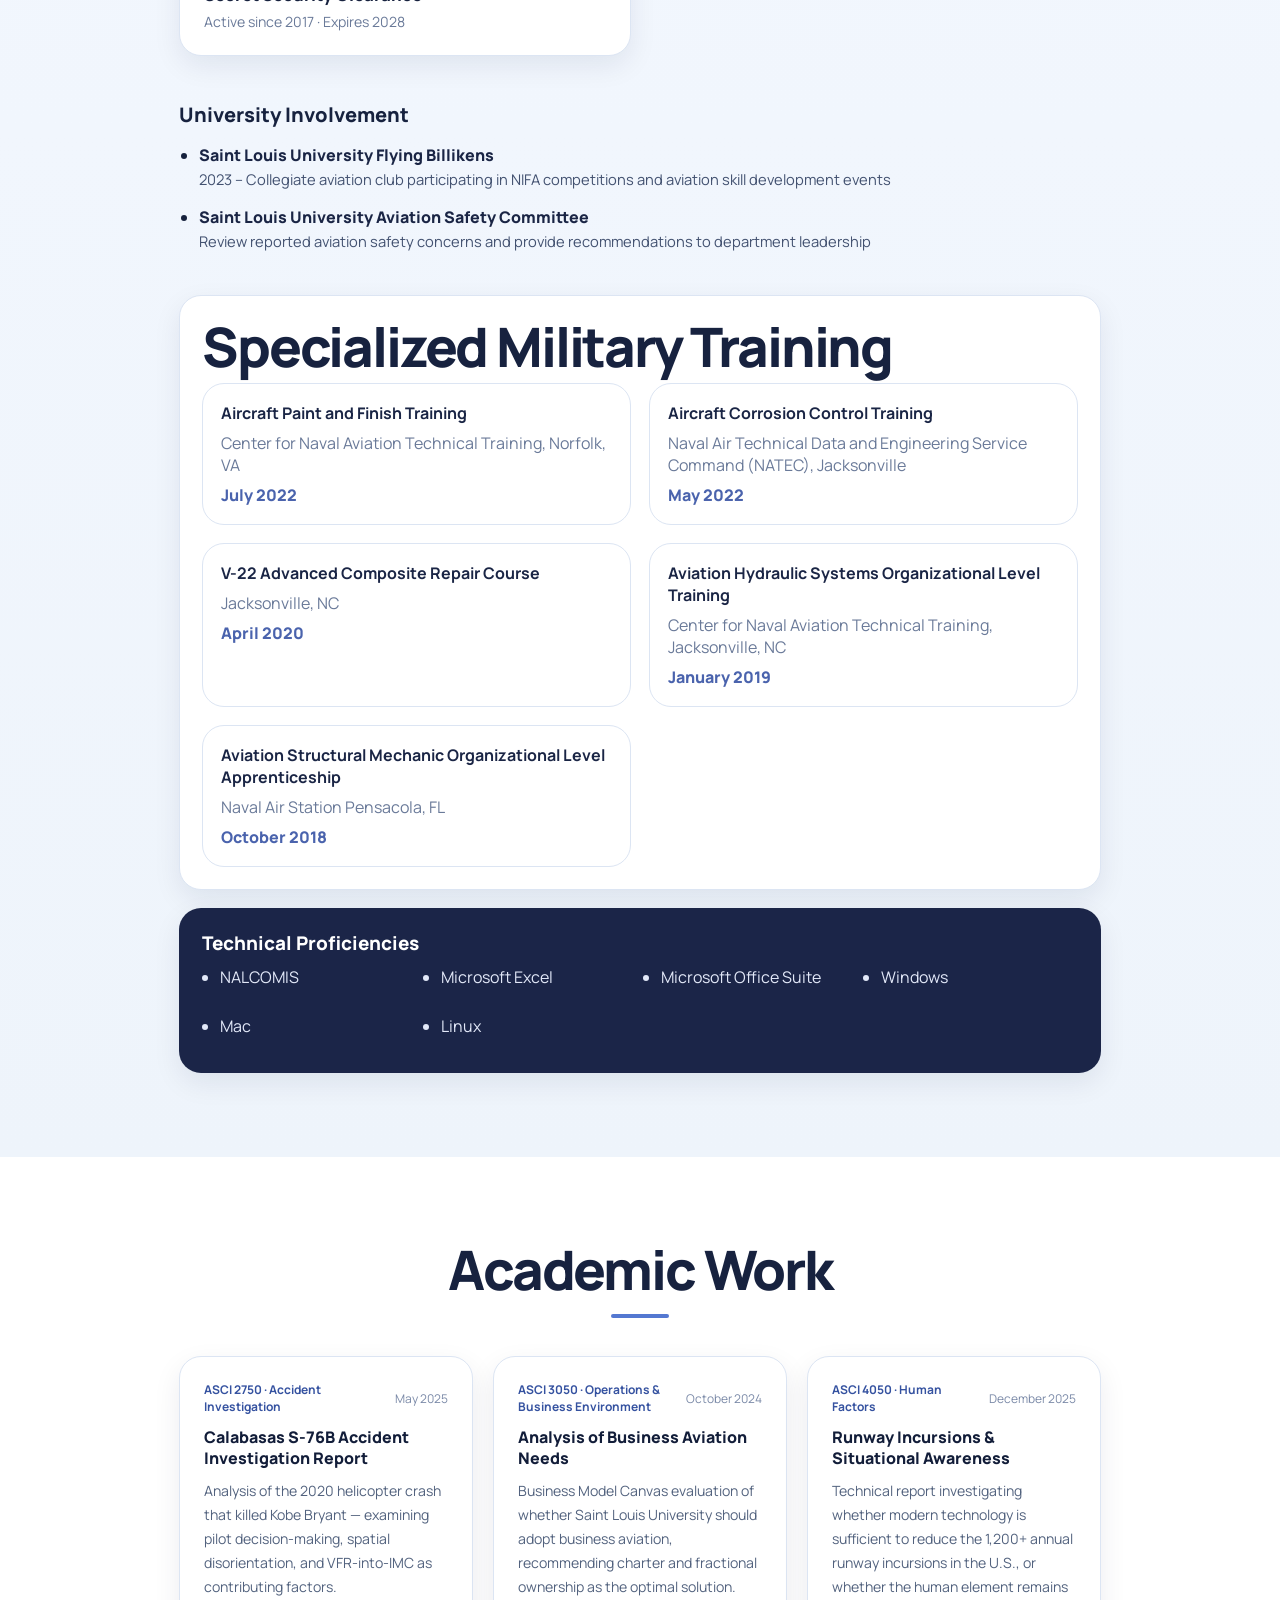
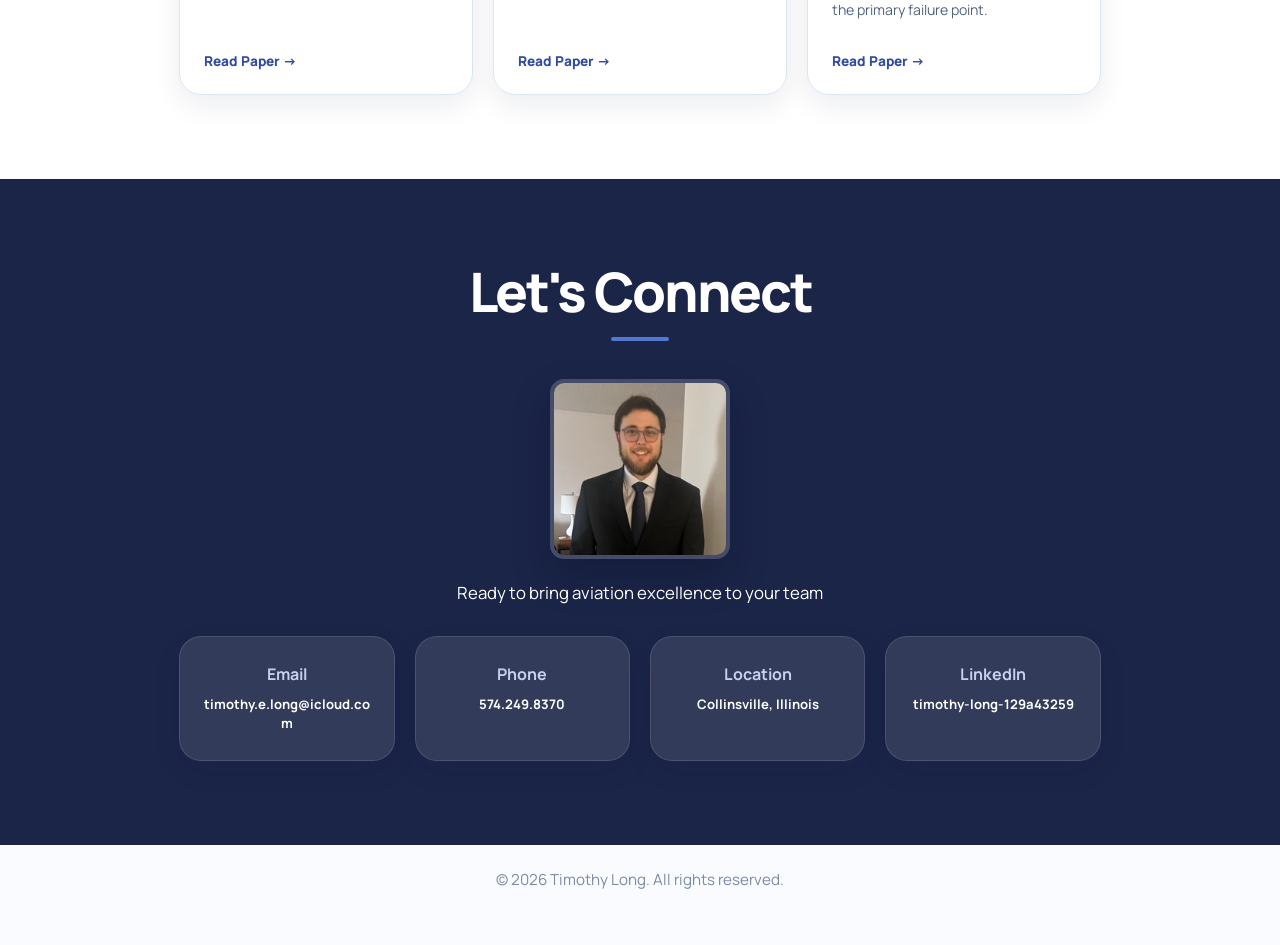
==== commit f8b25942: "Redesign Education section with icons, new card layout, and University Involvement block Co-Authored" ====
--- a/index.html
+++ b/index.html
@@ -194,11 +194,14 @@
           <div class="section-rule"></div>
         </div>
 
-        <div class="info-grid">
-          <article class="info-card">
+        <div class="edu-grid">
+          <article class="edu-card">
+            <div class="edu-icon">
+              <svg viewBox="0 0 24 24" fill="none" stroke="currentColor" stroke-width="1.7" stroke-linecap="round" stroke-linejoin="round"><path d="M22 10v6M2 10l10-5 10 5-10 5-10-5z"/><path d="M6 12v5c0 1.657 2.686 3 6 3s6-1.343 6-3v-5"/></svg>
+            </div>
             <h3>Bachelor of Science in Aeronautics (Aviation Management)</h3>
-            <p>Saint Louis University</p>
-            <span>August 2023 - May 2027</span>
+            <p class="edu-institution">Saint Louis University</p>
+            <span class="edu-date">August 2023 - May 2027</span>
             <h4>Relevant Coursework</h4>
             <ul class="compact-list">
               <li>Operations and Business Environment of Aviation</li>
@@ -213,28 +216,39 @@
             </ul>
           </article>
 
-          <article class="info-card">
+          <article class="edu-card">
+            <div class="edu-icon">
+              <svg viewBox="0 0 24 24" fill="none" stroke="currentColor" stroke-width="1.7" stroke-linecap="round" stroke-linejoin="round"><rect x="4" y="3" width="16" height="18" rx="2"/><path d="M8 7h8M8 11h8M8 15h5"/></svg>
+            </div>
             <h3>Aviation Maintenance Technology Part 65</h3>
-            <p>Embry-Riddle Aeronautical University</p>
-            <span>October 2020</span>
-          </article>
-
-          <article class="info-card">
+            <p class="edu-institution">Embry-Riddle Aeronautical University</p>
+            <span class="edu-date">October 2020</span>
+          </article>
+
+          <article class="edu-card">
+            <div class="edu-icon">
+              <svg viewBox="0 0 24 24" fill="none" stroke="currentColor" stroke-width="1.7" stroke-linecap="round" stroke-linejoin="round"><path d="M12 22s8-4 8-10V5l-8-3-8 3v7c0 6 8 10 8 10z"/></svg>
+            </div>
             <h3>Secret Security Clearance</h3>
-            <p>Active since 2017</p>
-            <span>Expires 2028</span>
-          </article>
-
-          <article class="info-card">
-            <h3>University Involvement</h3>
-            <ul class="compact-list">
-              <li>Saint Louis University Flying Billikens</li>
-              <li>2023 - Collegiate aviation club participating in NIFA competitions and aviation skill development events</li>
-              <li>Saint Louis University Aviation Safety Committee</li>
-              <li>Review reported aviation safety concerns and provide recommendations to department leadership</li>
-            </ul>
-          </article>
-
+            <span class="edu-date">Active since 2017 · Expires 2028</span>
+          </article>
+        </div>
+
+        <div class="university-involvement">
+          <h3>University Involvement</h3>
+          <ul class="involvement-list">
+            <li>
+              <strong>Saint Louis University Flying Billikens</strong>
+              <span>2023 – Collegiate aviation club participating in NIFA competitions and aviation skill development events</span>
+            </li>
+            <li>
+              <strong>Saint Louis University Aviation Safety Committee</strong>
+              <span>Review reported aviation safety concerns and provide recommendations to department leadership</span>
+            </li>
+          </ul>
+        </div>
+
+        <div class="info-grid">
           <article class="info-card info-card-wide">
             <h3 class="card-section-title">Specialized Military Training</h3>
             <div class="training-grid">
--- a/styles.css
+++ b/styles.css
@@ -464,6 +464,101 @@
   color: #4a63ad;
 }
 
+.edu-grid {
+  display: grid;
+  grid-template-columns: repeat(2, minmax(0, 1fr));
+  gap: 18px;
+  max-width: 940px;
+  margin: 0 auto 18px;
+}
+
+.edu-card {
+  background: #ffffff;
+  border: 1px solid var(--line);
+  border-radius: 22px;
+  box-shadow: var(--shadow);
+  padding: 24px;
+}
+
+.edu-icon {
+  display: inline-flex;
+  align-items: center;
+  justify-content: center;
+  width: 40px;
+  height: 40px;
+  margin-bottom: 16px;
+  border-radius: 10px;
+  background: #f0f4ff;
+  color: #3552a0;
+}
+
+.edu-icon svg {
+  width: 20px;
+  height: 20px;
+}
+
+.edu-card h3 {
+  margin-bottom: 6px;
+  font-size: 1.05rem;
+  font-weight: 800;
+  color: #17223f;
+}
+
+.edu-institution {
+  margin-bottom: 4px;
+  font-weight: 700;
+  color: #3552a0;
+}
+
+.edu-date {
+  display: block;
+  margin-bottom: 0;
+  font-size: 0.88rem;
+  color: #6a7a99;
+}
+
+.university-involvement {
+  max-width: 940px;
+  margin: 0 auto 18px;
+  padding: 28px 0 10px;
+}
+
+.university-involvement h3 {
+  font-size: 1.25rem;
+  font-weight: 800;
+  color: #17223f;
+  margin-bottom: 16px;
+}
+
+.involvement-list {
+  list-style: disc;
+  padding-left: 20px;
+  margin: 0;
+}
+
+.involvement-list li {
+  margin-bottom: 14px;
+}
+
+.involvement-list strong {
+  display: block;
+  color: #1a2545;
+  font-weight: 800;
+  margin-bottom: 2px;
+}
+
+.involvement-list span {
+  color: #425170;
+  font-size: 0.92rem;
+  line-height: 1.6;
+}
+
+@media (max-width: 800px) {
+  .edu-grid {
+    grid-template-columns: 1fr;
+  }
+}
+
 .card-section-title {
   font-size: clamp(2.3rem, 5vw, 3.4rem);
   line-height: 1.05;
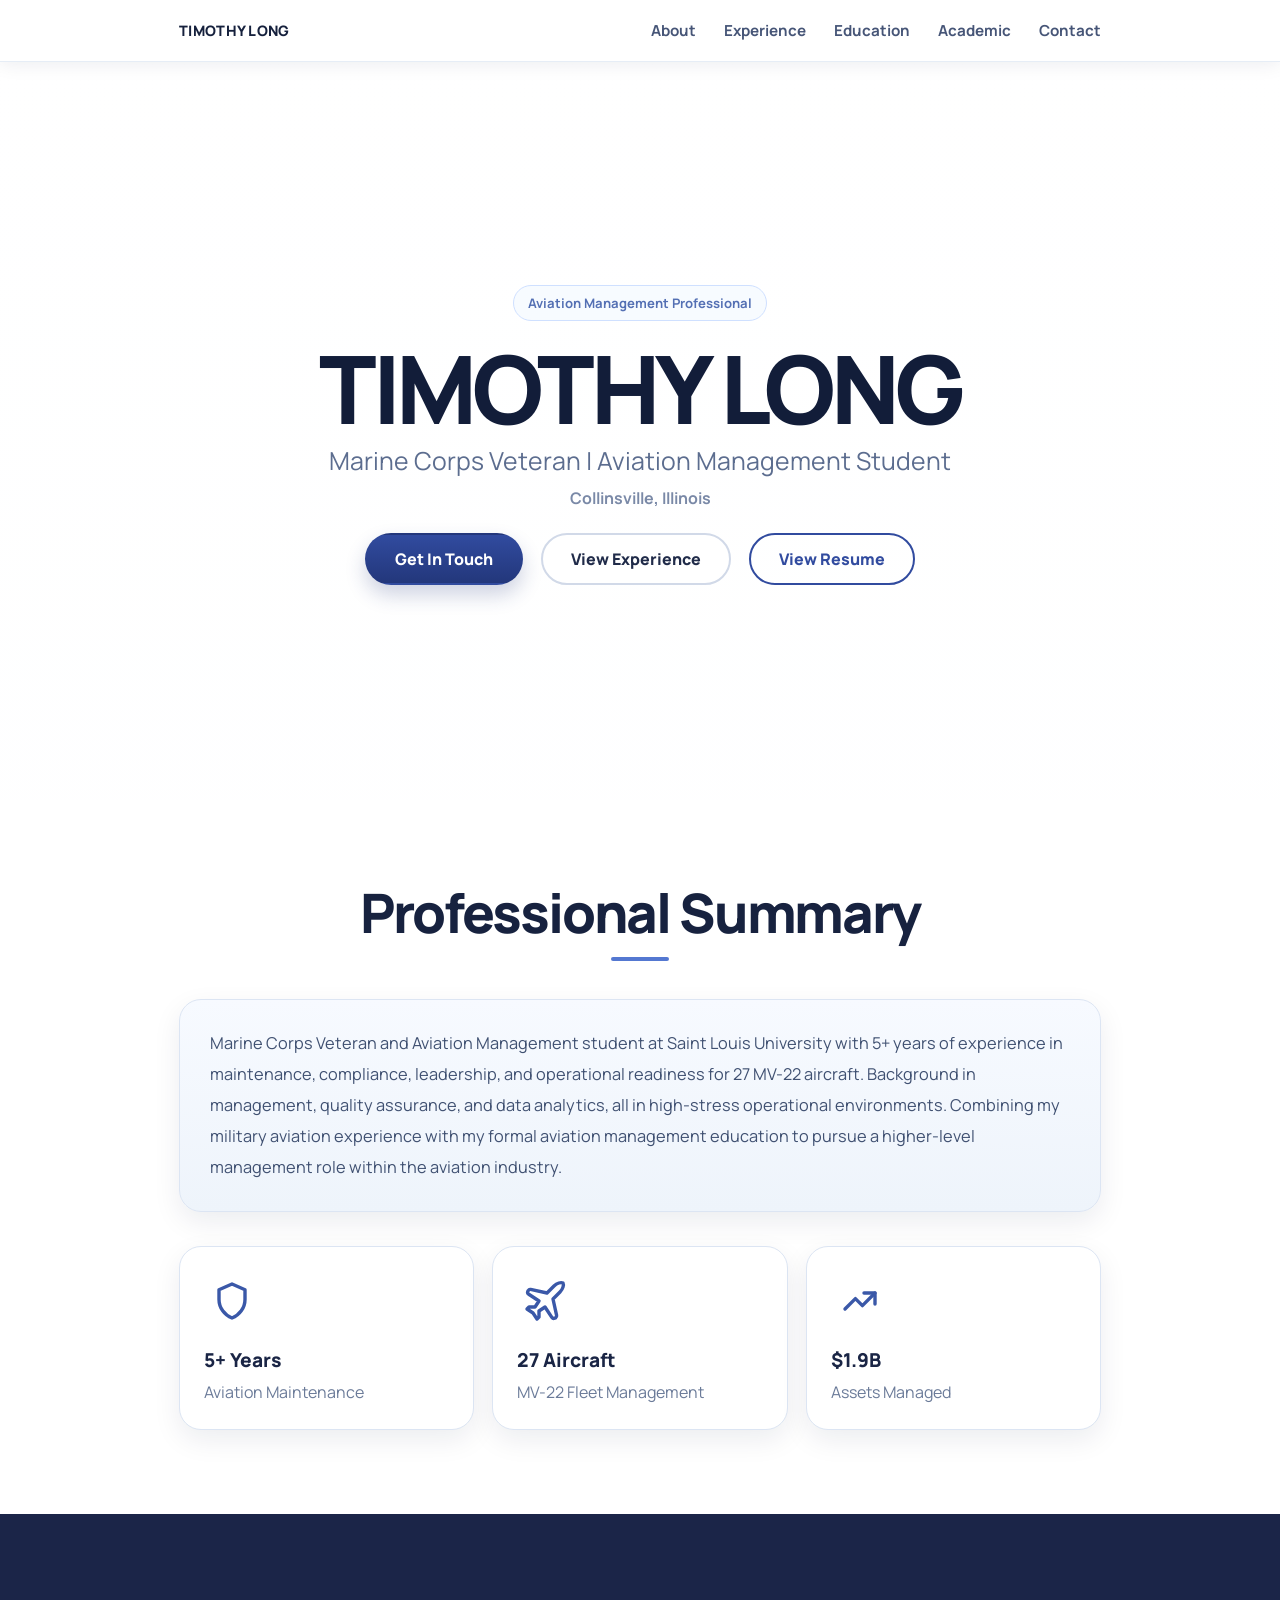
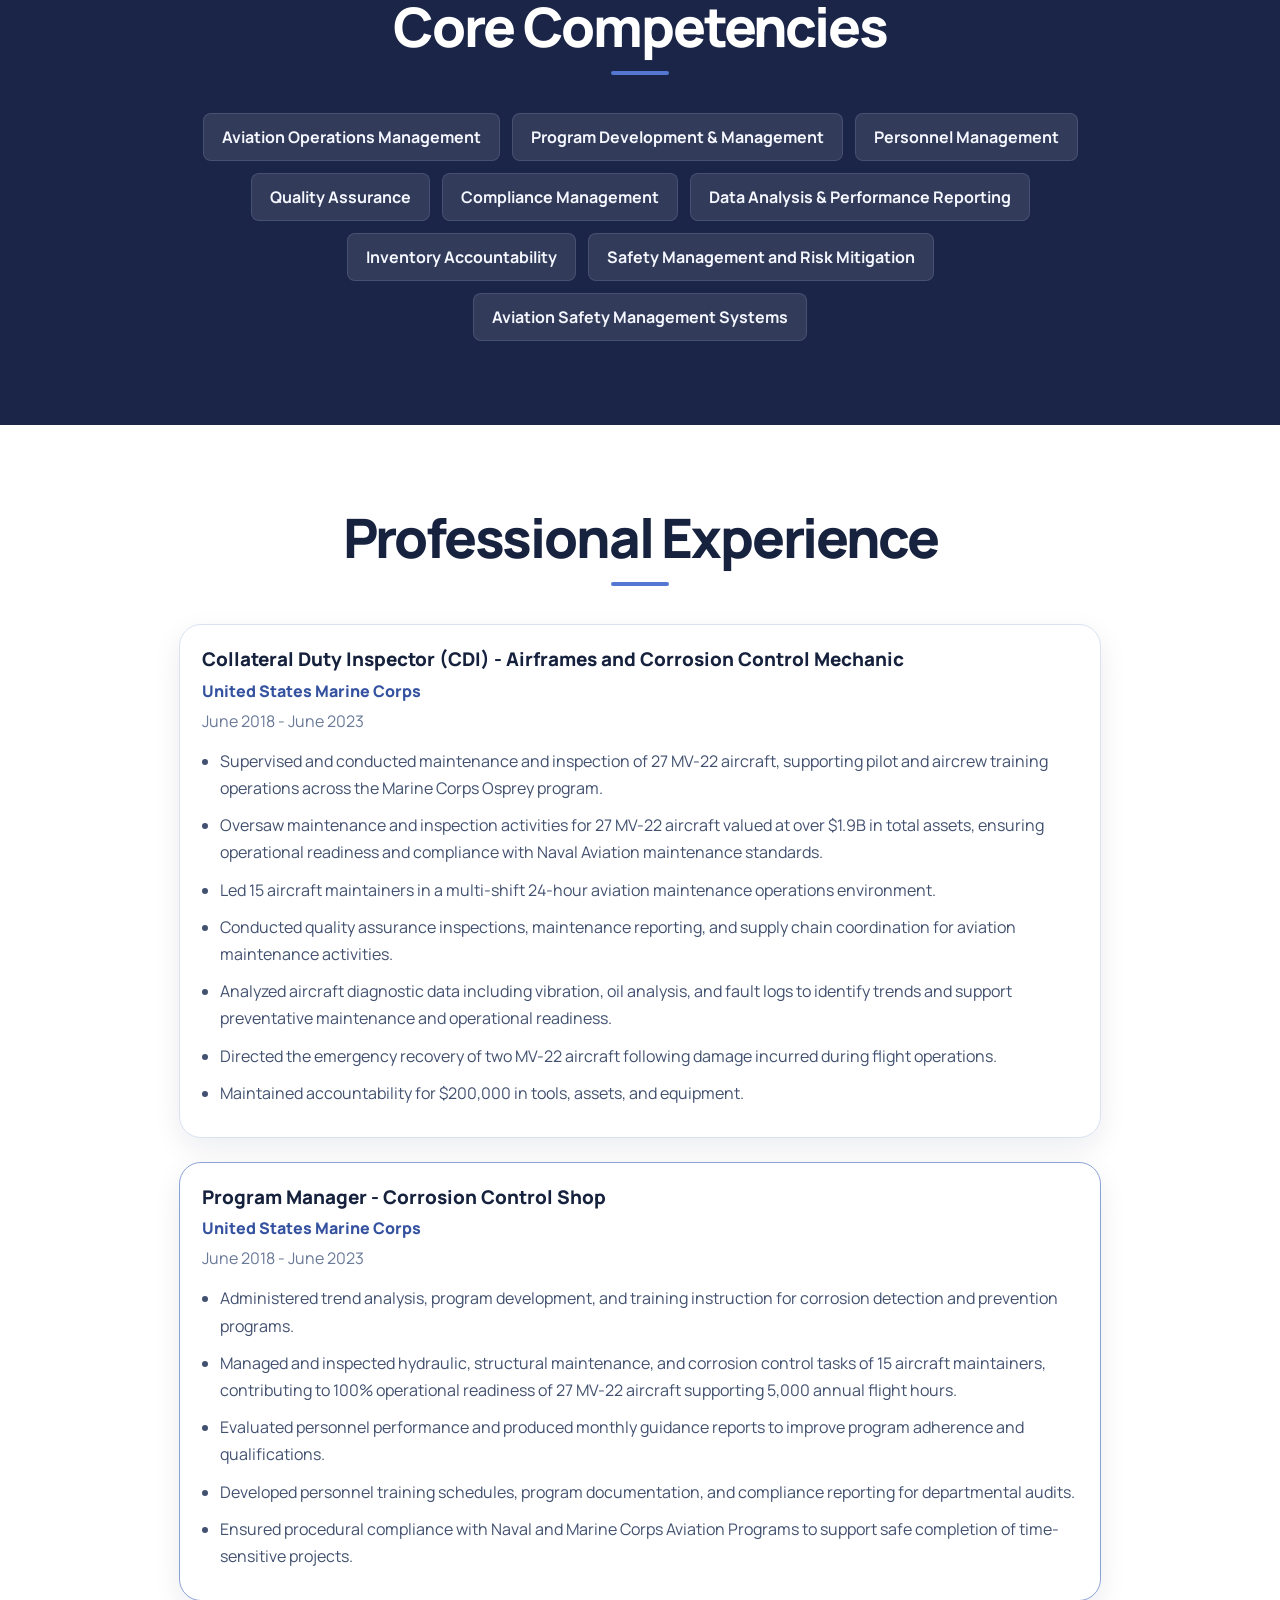
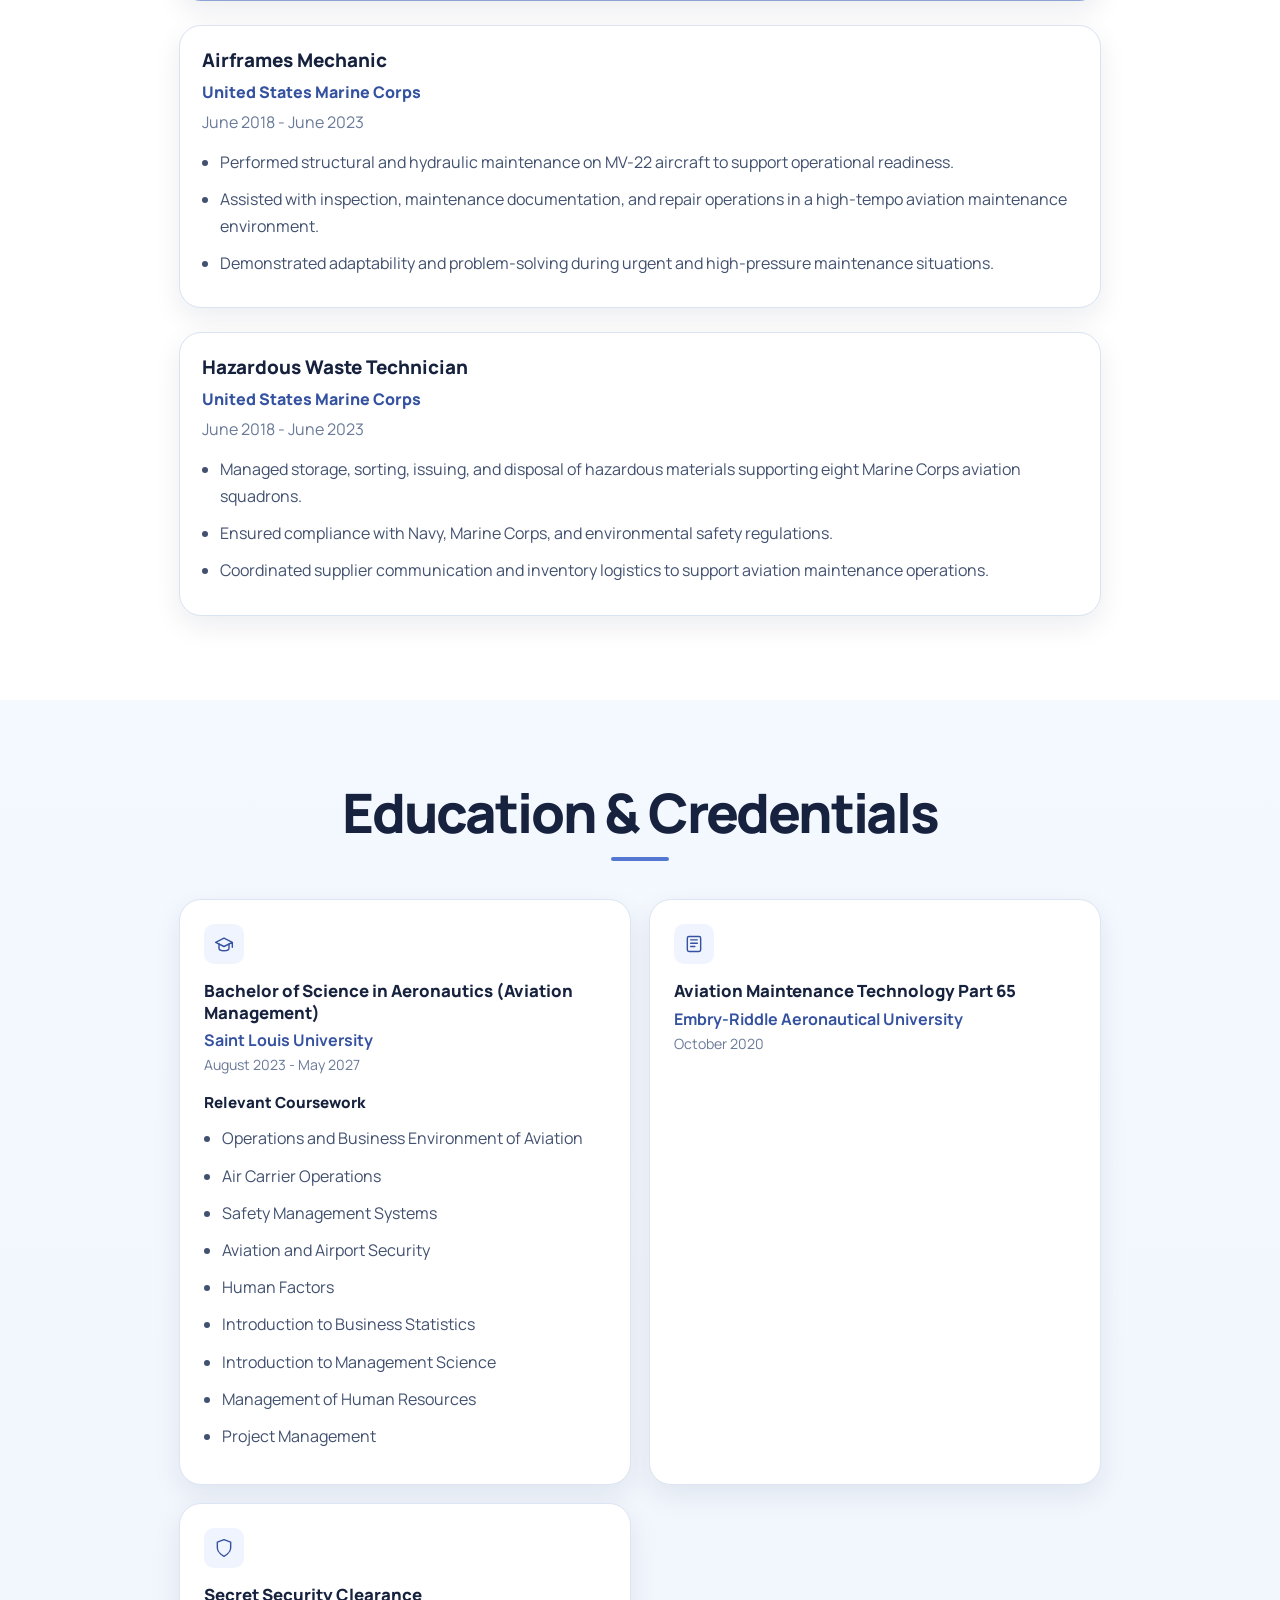
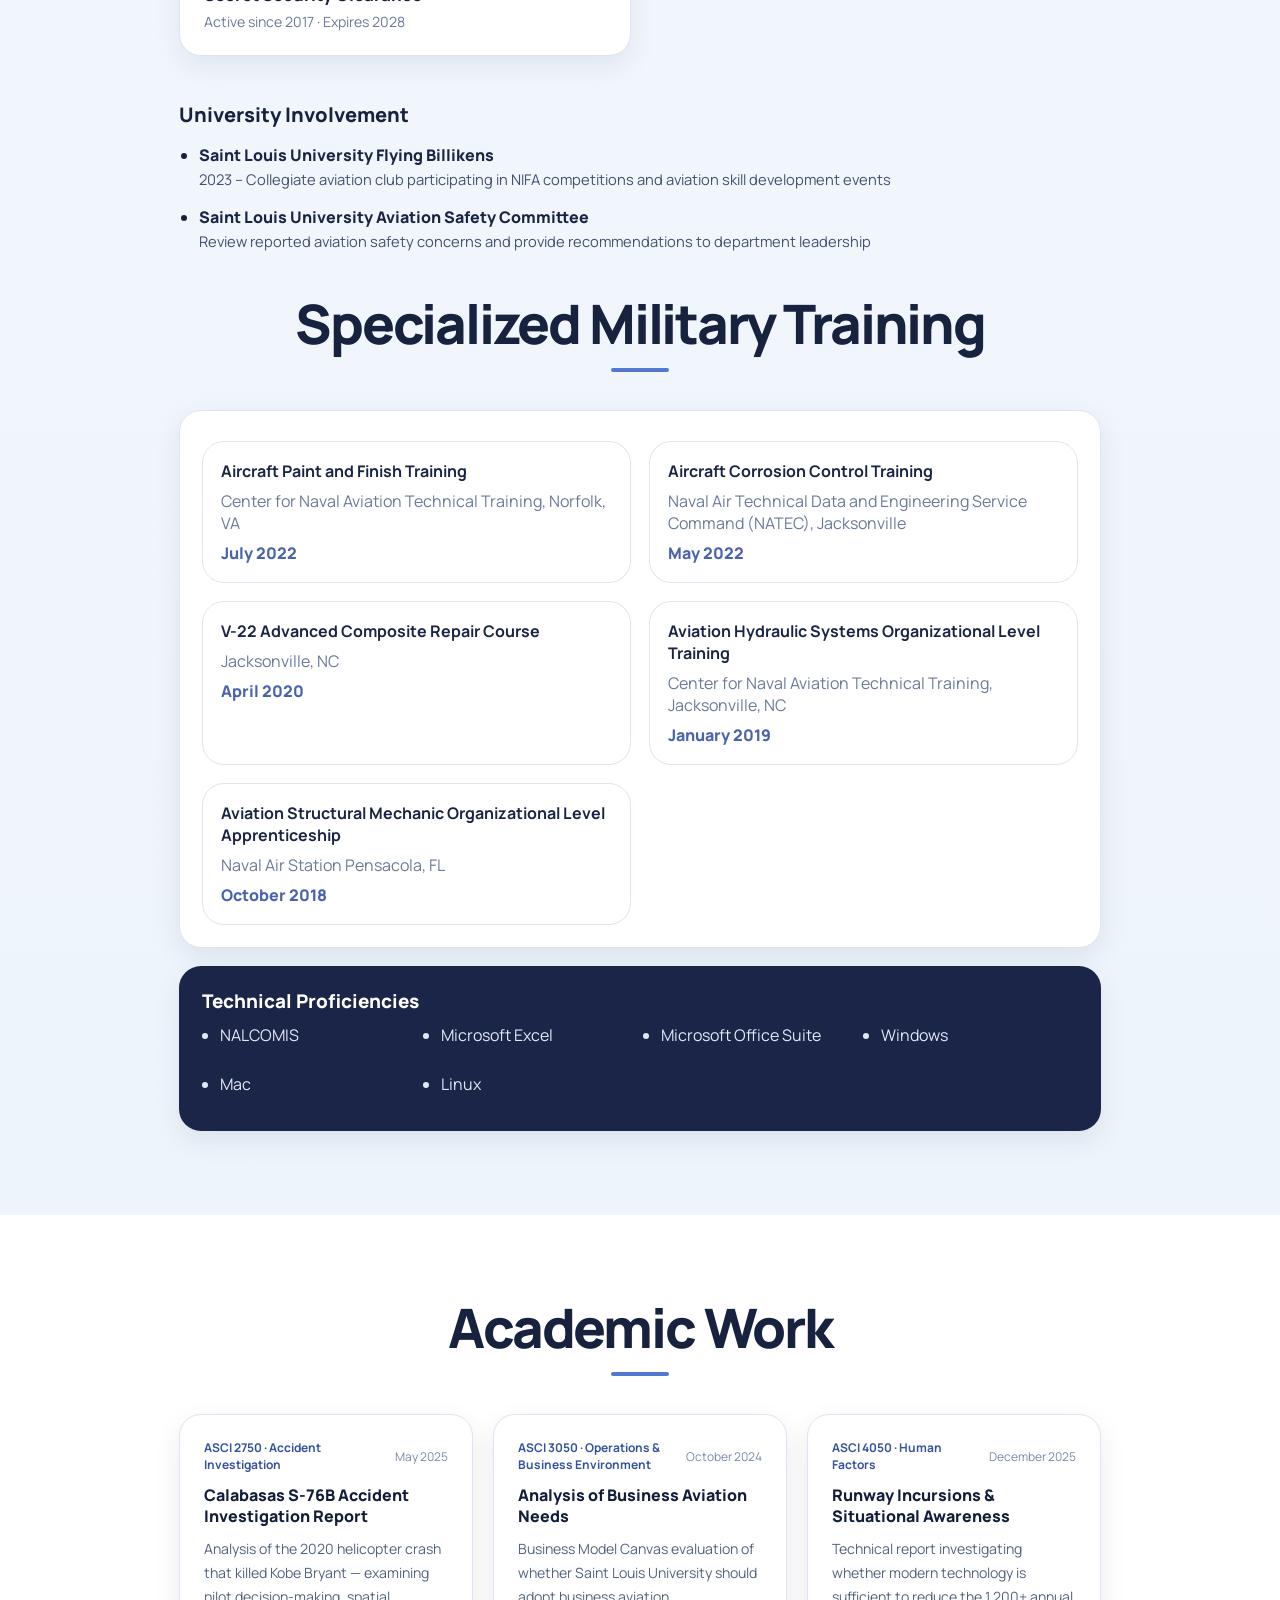
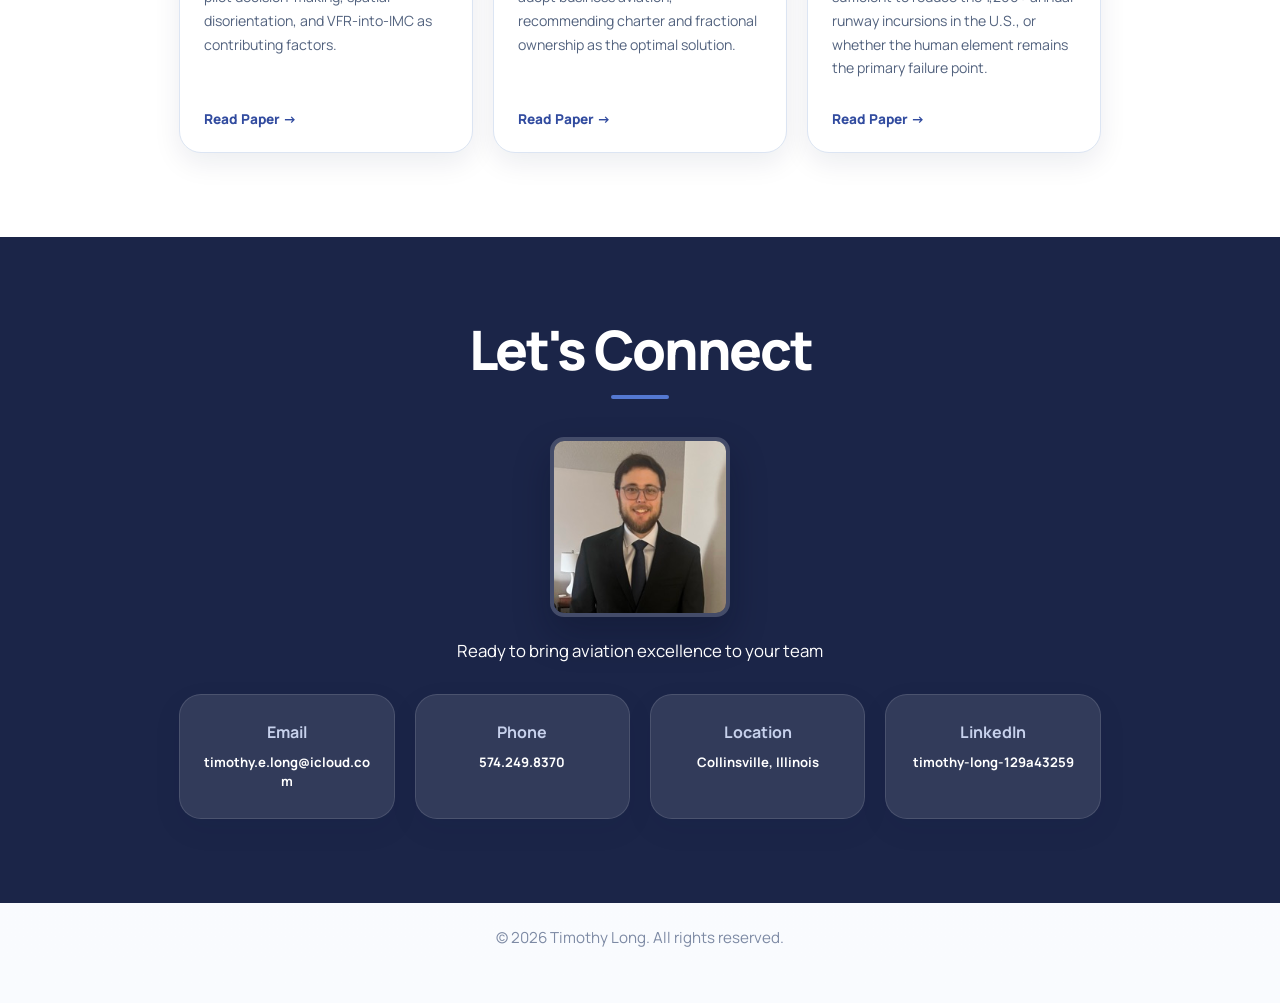
==== commit a5275aec: "Move Specialized Military Training title to match section heading style Co-Authored-By: Claude Sonne" ====
--- a/index.html
+++ b/index.html
@@ -248,9 +248,13 @@
           </ul>
         </div>
 
+        <div class="section-heading section-heading-center">
+          <h2>Specialized Military Training</h2>
+          <div class="section-rule"></div>
+        </div>
+
         <div class="info-grid">
           <article class="info-card info-card-wide">
-            <h3 class="card-section-title">Specialized Military Training</h3>
             <div class="training-grid">
               <div class="training-card">
                 <strong>Aircraft Paint and Finish Training</strong>
--- a/styles.css
+++ b/styles.css
@@ -559,14 +559,6 @@
   }
 }
 
-.card-section-title {
-  font-size: clamp(2.3rem, 5vw, 3.4rem);
-  line-height: 1.05;
-  letter-spacing: -0.04em;
-  font-weight: 800;
-  color: #17223f;
-  margin-bottom: 0;
-}
 
 .technical-card {
   background: #1b2548;
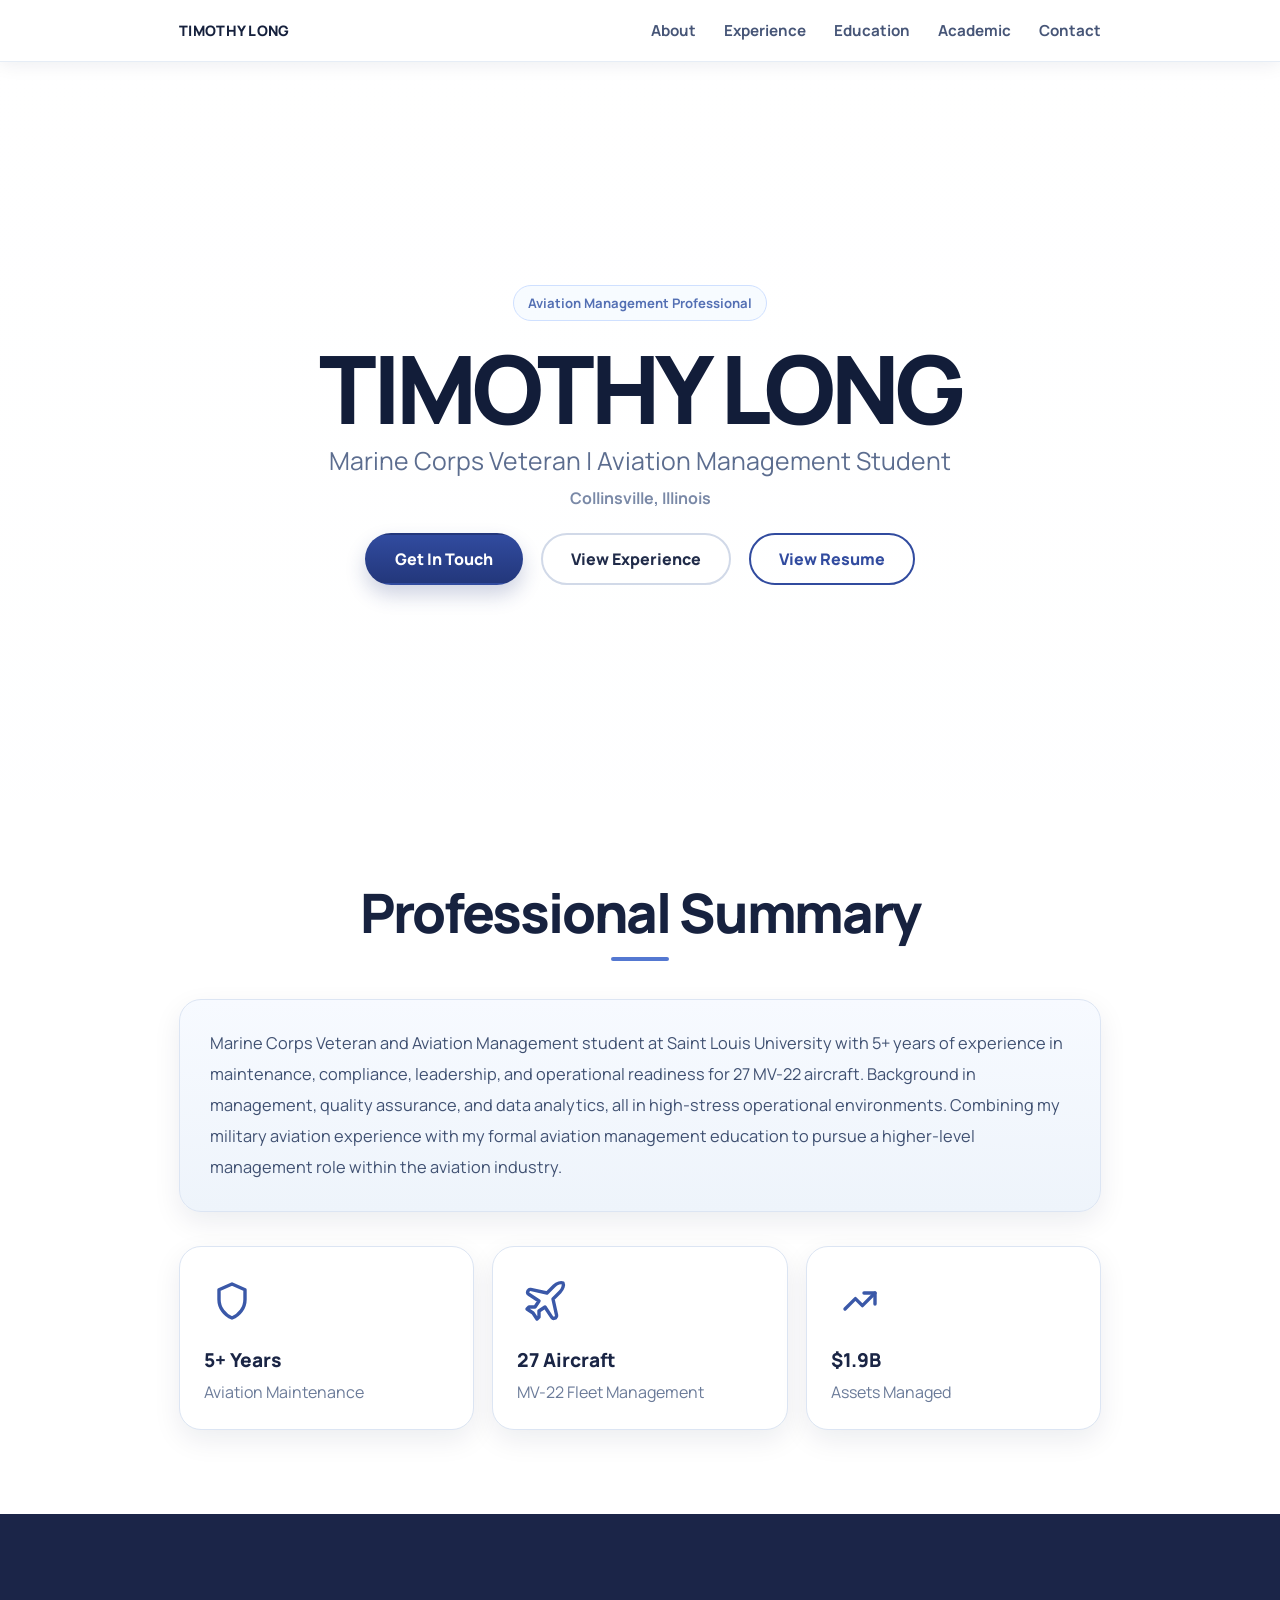
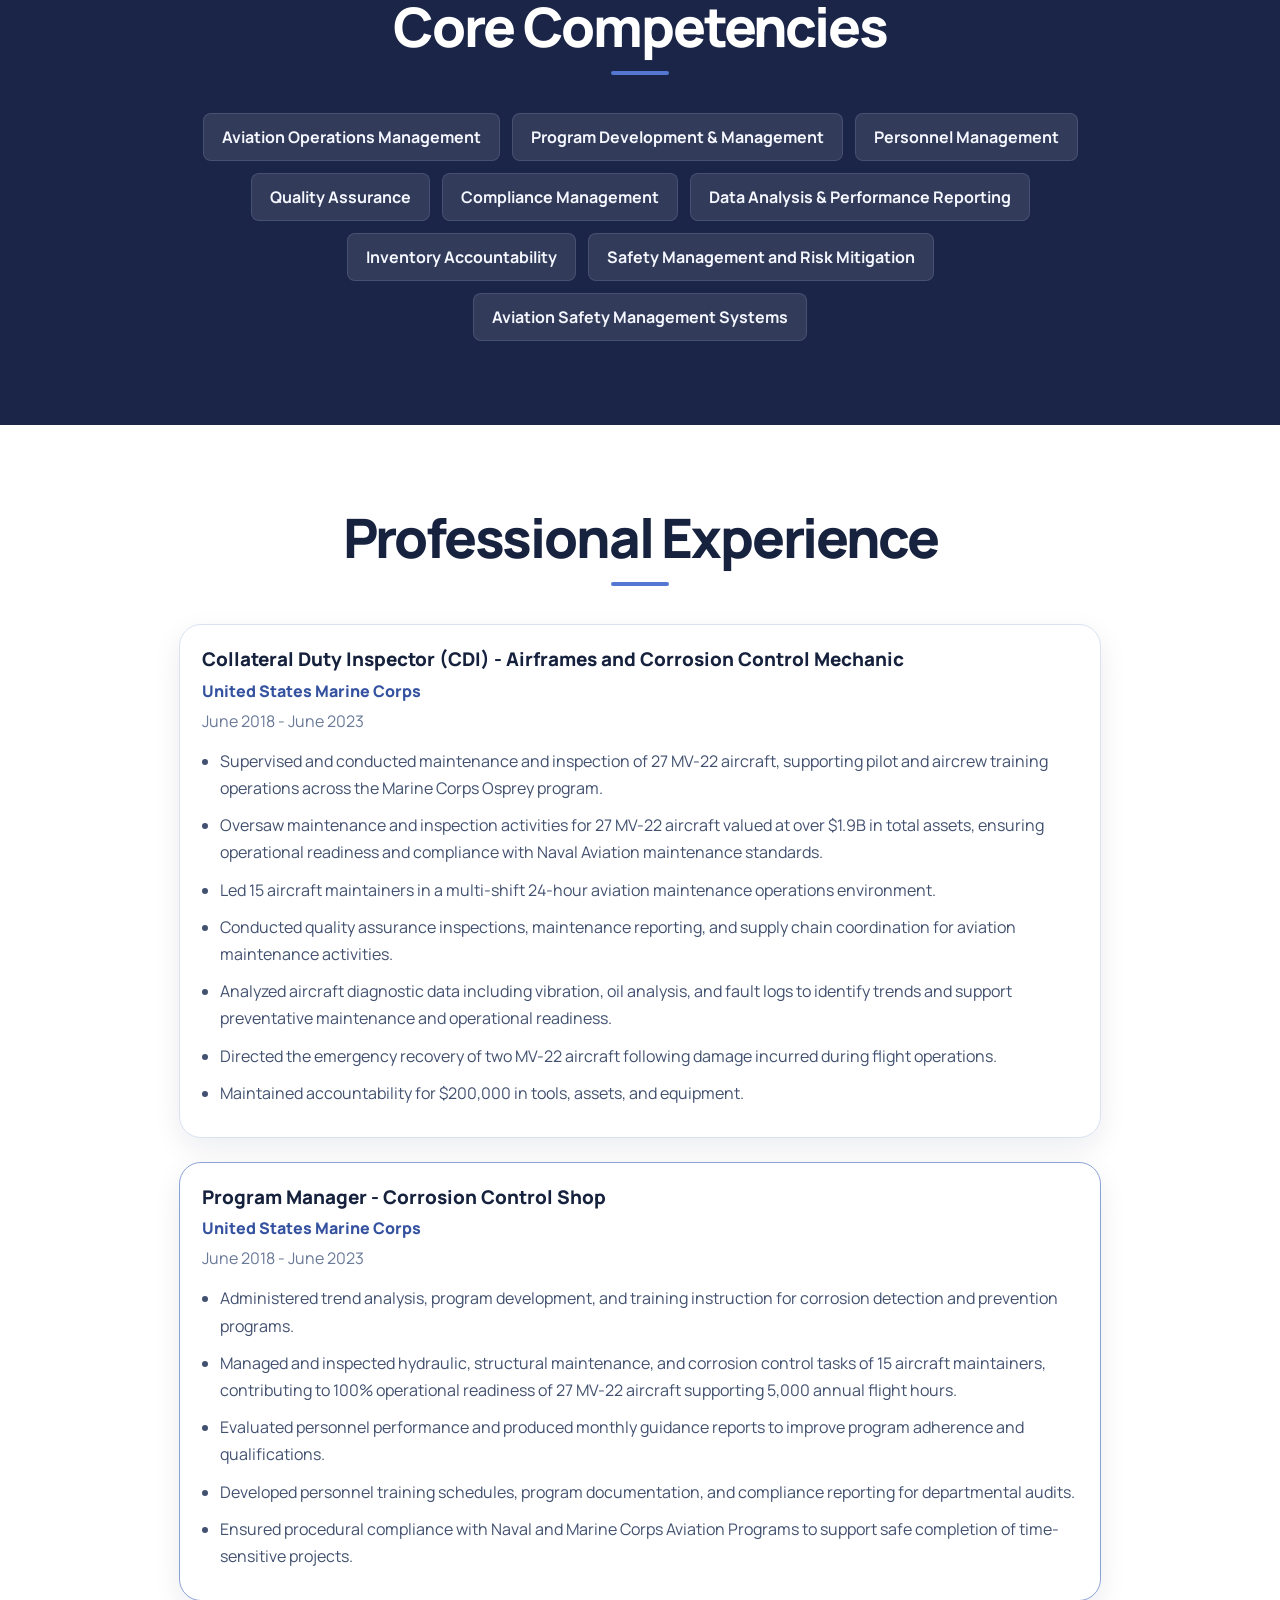
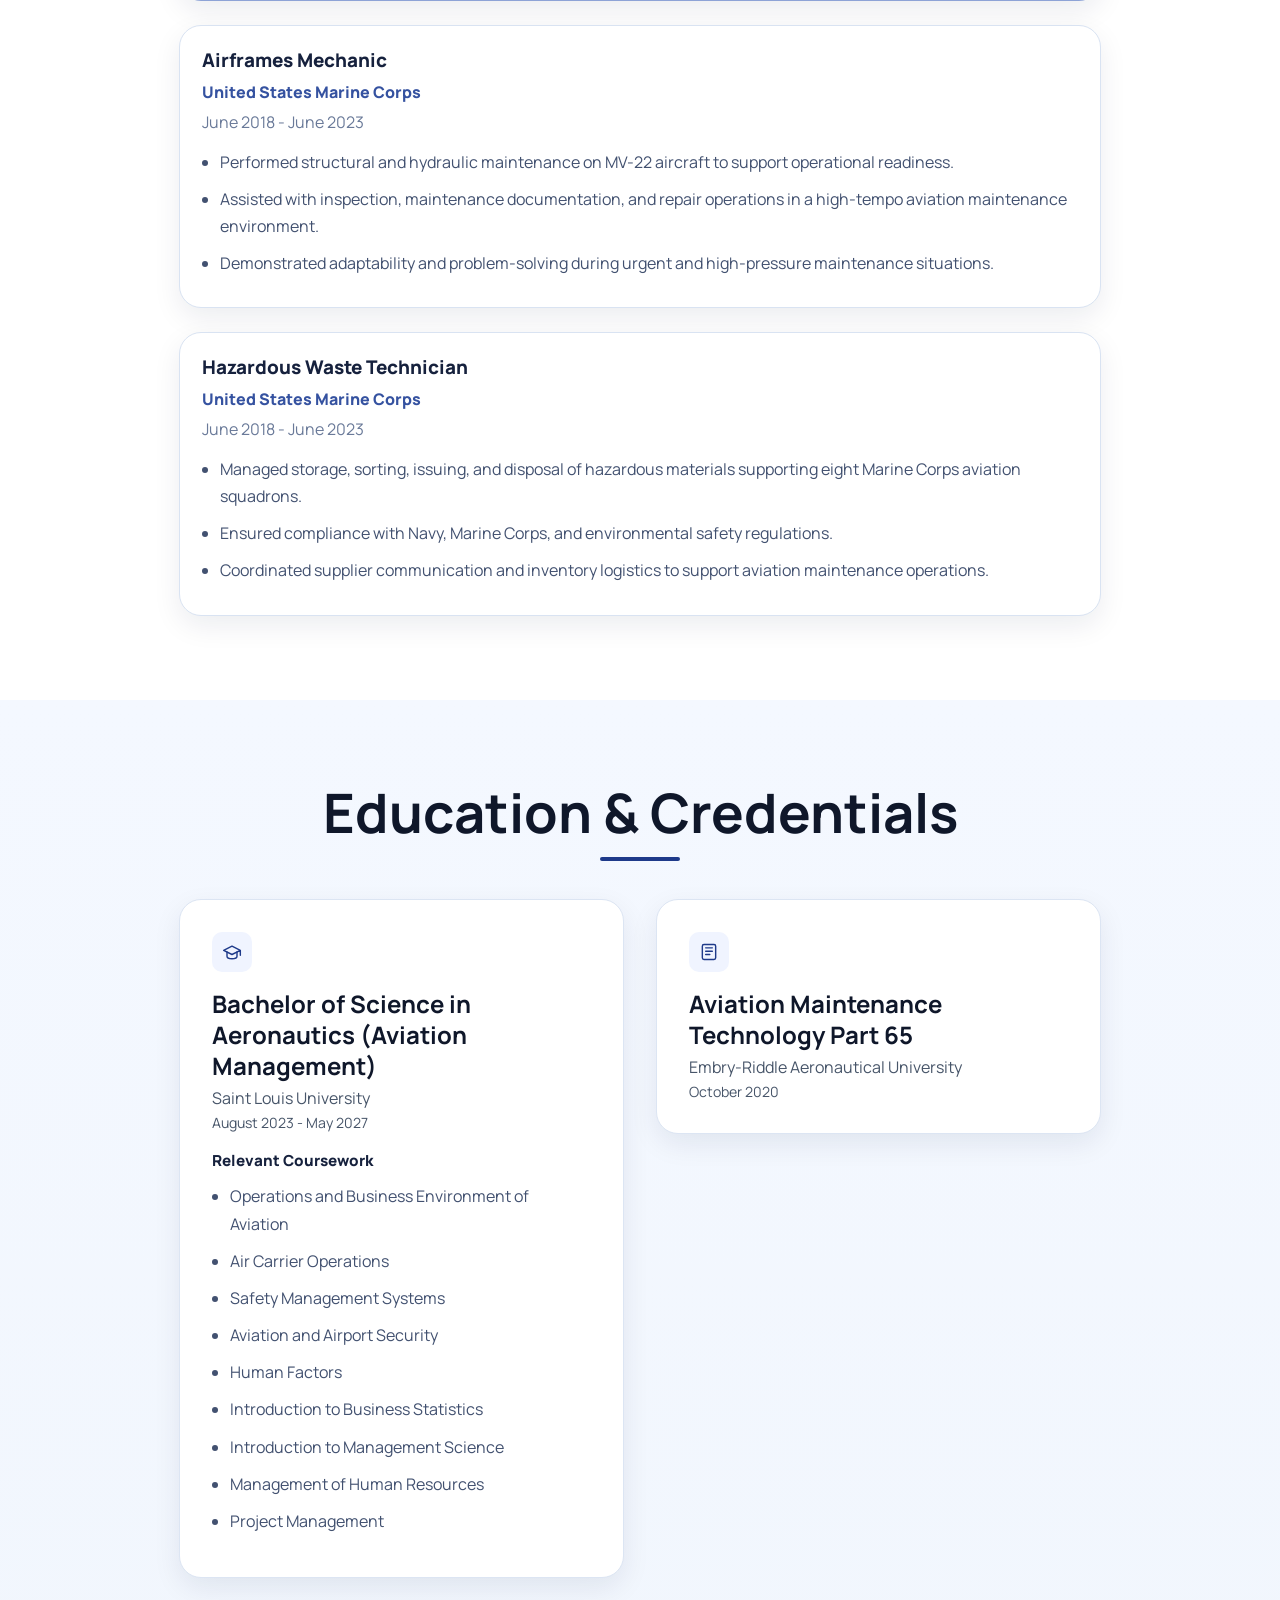
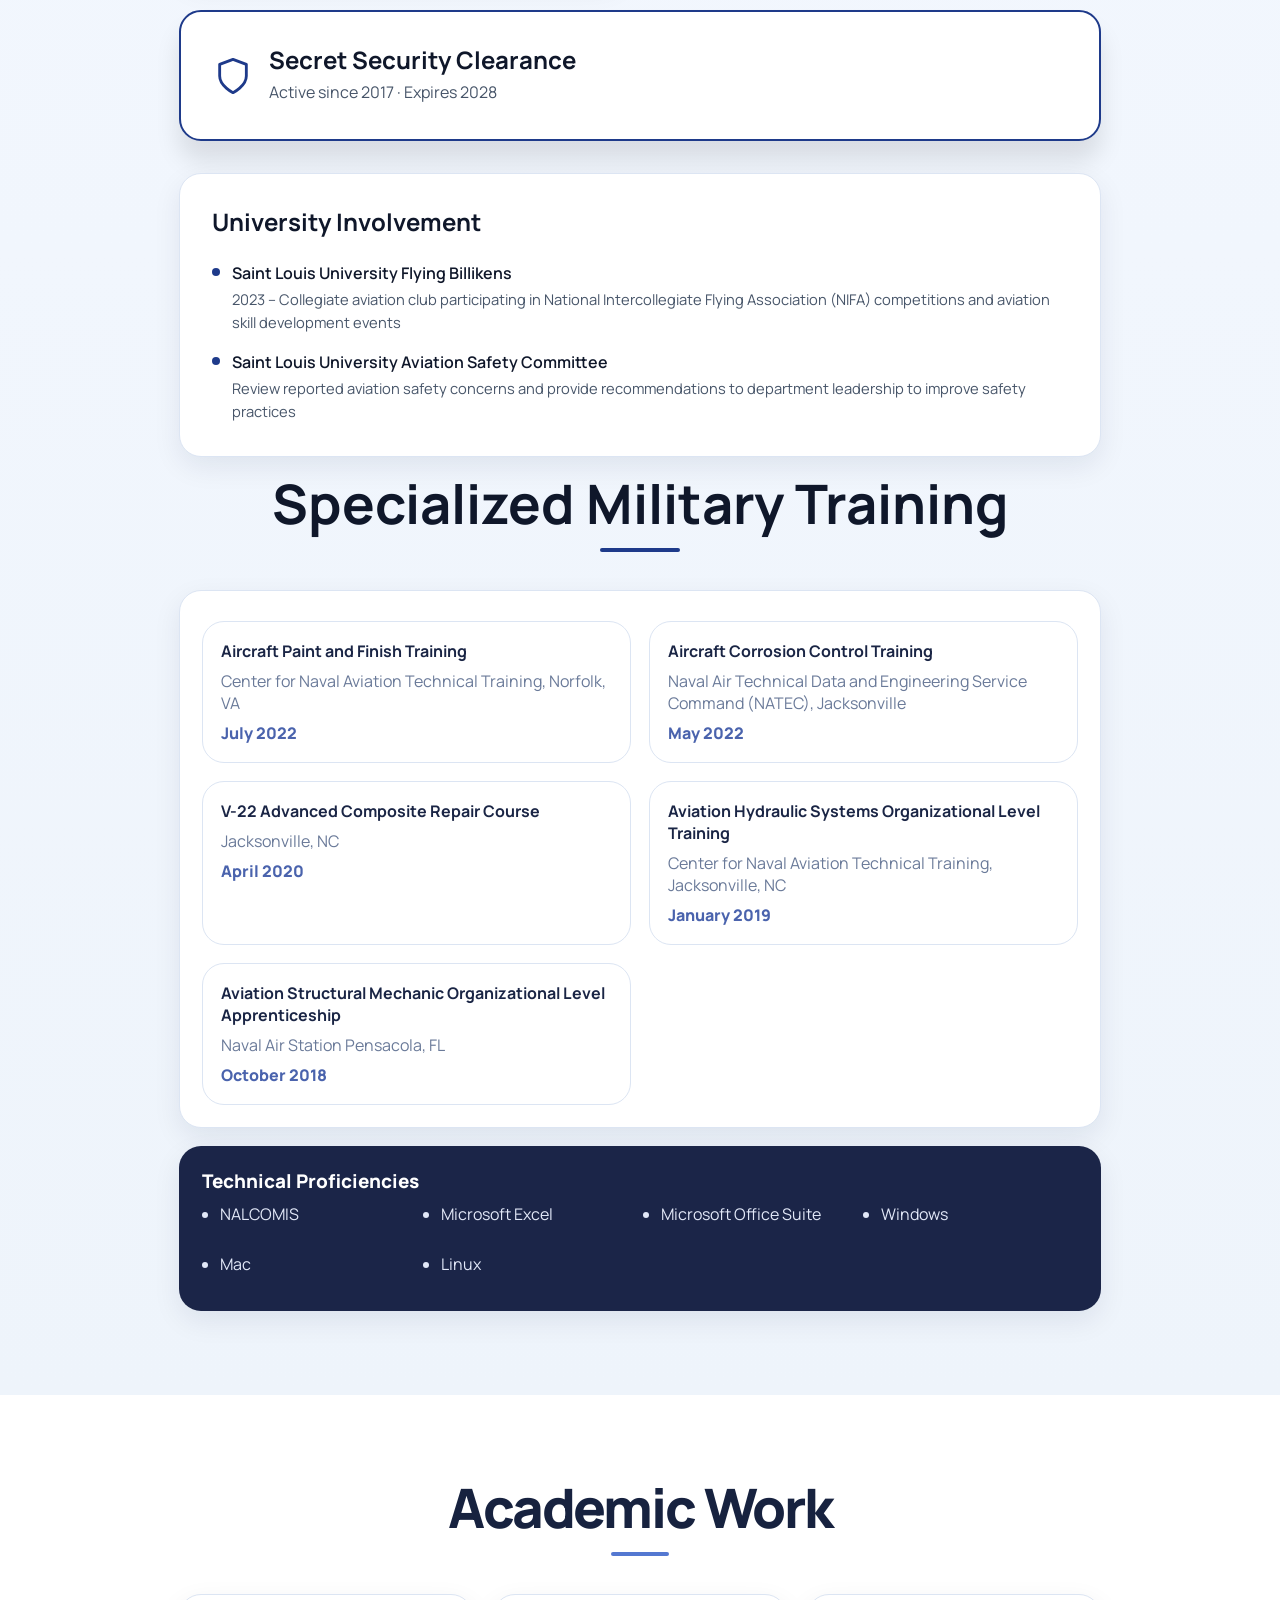
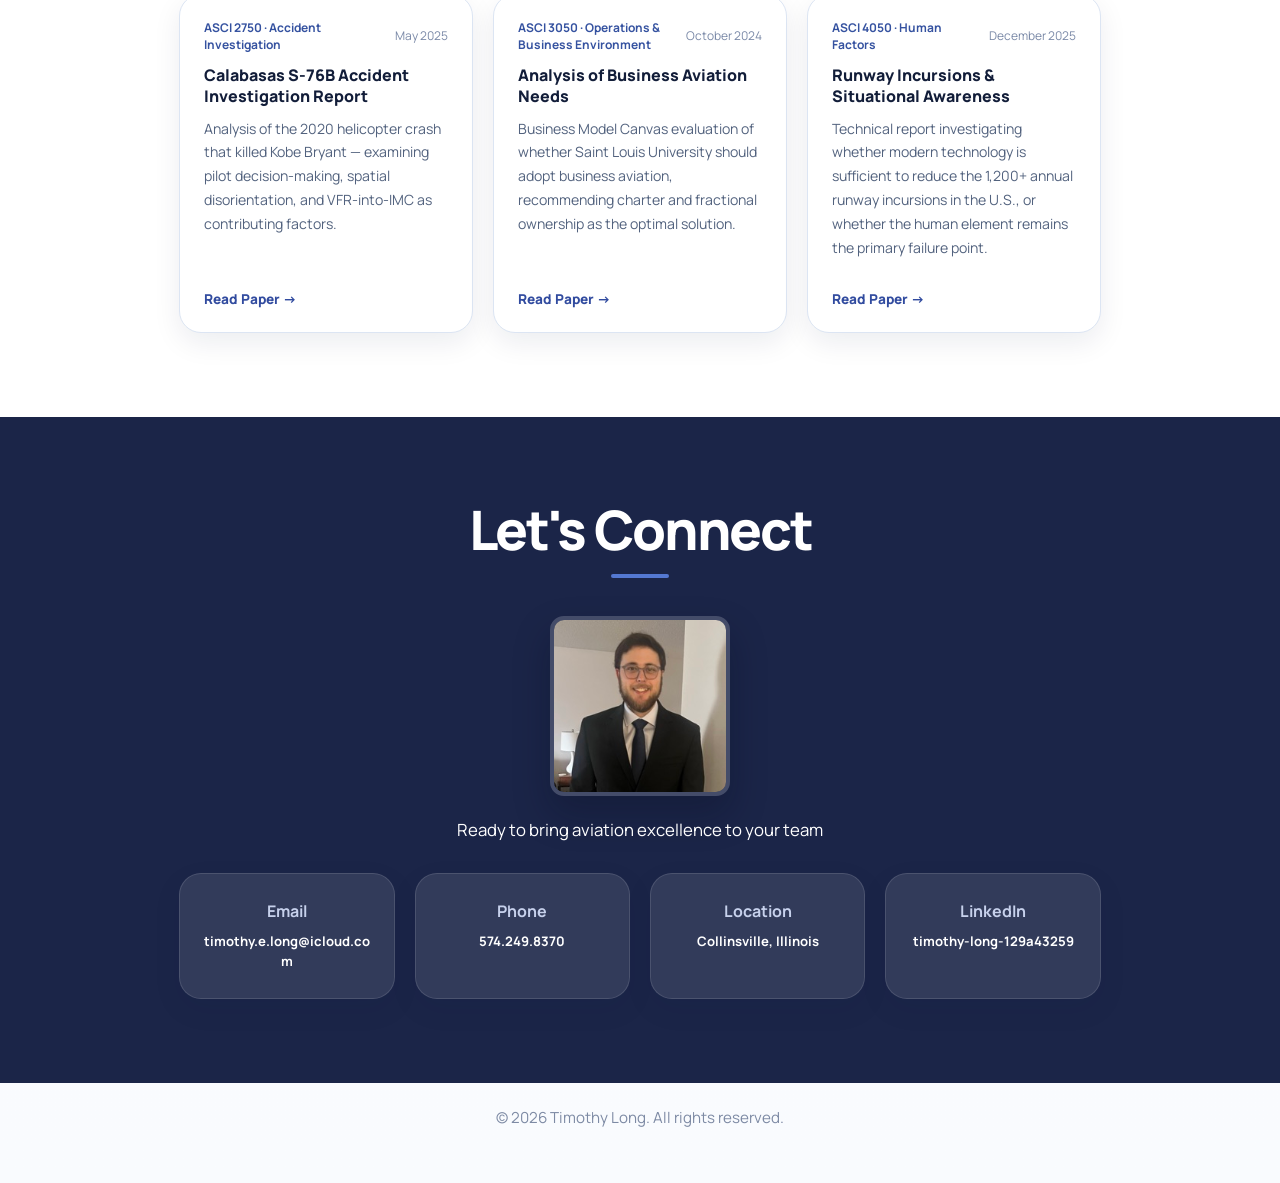
==== commit 669b3750: "Match Education section styling to base44 — weight, tracking, color, clearance card border, involvem" ====
--- a/index.html
+++ b/index.html
@@ -225,25 +225,36 @@
             <span class="edu-date">October 2020</span>
           </article>
 
-          <article class="edu-card">
-            <div class="edu-icon">
+        </div>
+
+        <div class="edu-card edu-card-clearance">
+          <div class="edu-clearance-inner">
+            <div class="edu-clearance-icon">
               <svg viewBox="0 0 24 24" fill="none" stroke="currentColor" stroke-width="1.7" stroke-linecap="round" stroke-linejoin="round"><path d="M12 22s8-4 8-10V5l-8-3-8 3v7c0 6 8 10 8 10z"/></svg>
             </div>
-            <h3>Secret Security Clearance</h3>
-            <span class="edu-date">Active since 2017 · Expires 2028</span>
-          </article>
+            <div>
+              <h3>Secret Security Clearance</h3>
+              <p class="edu-institution">Active since 2017 · Expires 2028</p>
+            </div>
+          </div>
         </div>
 
         <div class="university-involvement">
           <h3>University Involvement</h3>
           <ul class="involvement-list">
             <li>
-              <strong>Saint Louis University Flying Billikens</strong>
-              <span>2023 – Collegiate aviation club participating in NIFA competitions and aviation skill development events</span>
+              <div class="involvement-dot"></div>
+              <div>
+                <strong>Saint Louis University Flying Billikens</strong>
+                <span>2023 – Collegiate aviation club participating in National Intercollegiate Flying Association (NIFA) competitions and aviation skill development events</span>
+              </div>
             </li>
             <li>
-              <strong>Saint Louis University Aviation Safety Committee</strong>
-              <span>Review reported aviation safety concerns and provide recommendations to department leadership</span>
+              <div class="involvement-dot"></div>
+              <div>
+                <strong>Saint Louis University Aviation Safety Committee</strong>
+                <span>Review reported aviation safety concerns and provide recommendations to department leadership to improve safety practices</span>
+              </div>
             </li>
           </ul>
         </div>
--- a/styles.css
+++ b/styles.css
@@ -464,12 +464,25 @@
   color: #4a63ad;
 }
 
+/* Education section heading overrides */
+#education .section-heading h2 {
+  font-weight: 700;
+  letter-spacing: 0;
+  color: #0f172a;
+}
+
+#education .section-rule {
+  width: 80px;
+  background: #1e3a8a;
+}
+
 .edu-grid {
   display: grid;
   grid-template-columns: repeat(2, minmax(0, 1fr));
-  gap: 18px;
+  align-items: start;
+  gap: 32px;
   max-width: 940px;
-  margin: 0 auto 18px;
+  margin: 0 auto 32px;
 }
 
 .edu-card {
@@ -477,7 +490,7 @@
   border: 1px solid var(--line);
   border-radius: 22px;
   box-shadow: var(--shadow);
-  padding: 24px;
+  padding: 32px;
 }
 
 .edu-icon {
@@ -489,7 +502,7 @@
   margin-bottom: 16px;
   border-radius: 10px;
   background: #f0f4ff;
-  color: #3552a0;
+  color: #1e3a8a;
 }
 
 .edu-icon svg {
@@ -499,56 +512,100 @@
 
 .edu-card h3 {
   margin-bottom: 6px;
-  font-size: 1.05rem;
-  font-weight: 800;
-  color: #17223f;
+  font-size: 1.5rem;
+  font-weight: 700;
+  color: #0f172a;
 }
 
 .edu-institution {
   margin-bottom: 4px;
-  font-weight: 700;
-  color: #3552a0;
+  font-weight: 400;
+  color: #475569;
 }
 
 .edu-date {
   display: block;
   margin-bottom: 0;
   font-size: 0.88rem;
-  color: #6a7a99;
+  color: #475569;
+}
+
+.edu-card-clearance {
+  max-width: 940px;
+  margin: 0 auto 32px;
+  border: 2px solid #1e3a8a;
+  box-shadow: 0 20px 25px rgba(0,0,0,0.1);
+}
+
+.edu-clearance-inner {
+  display: flex;
+  align-items: center;
+  gap: 16px;
+}
+
+.edu-clearance-icon {
+  flex-shrink: 0;
+  width: 40px;
+  height: 40px;
+  color: #1e3a8a;
+}
+
+.edu-clearance-icon svg {
+  width: 40px;
+  height: 40px;
 }
 
 .university-involvement {
   max-width: 940px;
   margin: 0 auto 18px;
-  padding: 28px 0 10px;
+  padding: 32px;
+  background: #ffffff;
+  border: 1px solid var(--line);
+  border-radius: 22px;
+  box-shadow: var(--shadow);
 }
 
 .university-involvement h3 {
-  font-size: 1.25rem;
-  font-weight: 800;
-  color: #17223f;
-  margin-bottom: 16px;
+  font-size: 1.5rem;
+  font-weight: 700;
+  color: #0f172a;
+  margin-bottom: 24px;
 }
 
 .involvement-list {
-  list-style: disc;
-  padding-left: 20px;
+  list-style: none;
+  padding: 0;
   margin: 0;
+  display: flex;
+  flex-direction: column;
+  gap: 16px;
 }
 
 .involvement-list li {
-  margin-bottom: 14px;
+  display: flex;
+  align-items: flex-start;
+  gap: 12px;
+}
+
+.involvement-dot {
+  flex-shrink: 0;
+  width: 8px;
+  height: 8px;
+  margin-top: 6px;
+  border-radius: 50%;
+  background: #1e3a8a;
 }
 
 .involvement-list strong {
   display: block;
-  color: #1a2545;
-  font-weight: 800;
-  margin-bottom: 2px;
+  color: #0f172a;
+  font-weight: 600;
+  margin-bottom: 4px;
 }
 
 .involvement-list span {
-  color: #425170;
+  display: block;
+  color: #475569;
   font-size: 0.92rem;
   line-height: 1.6;
 }
